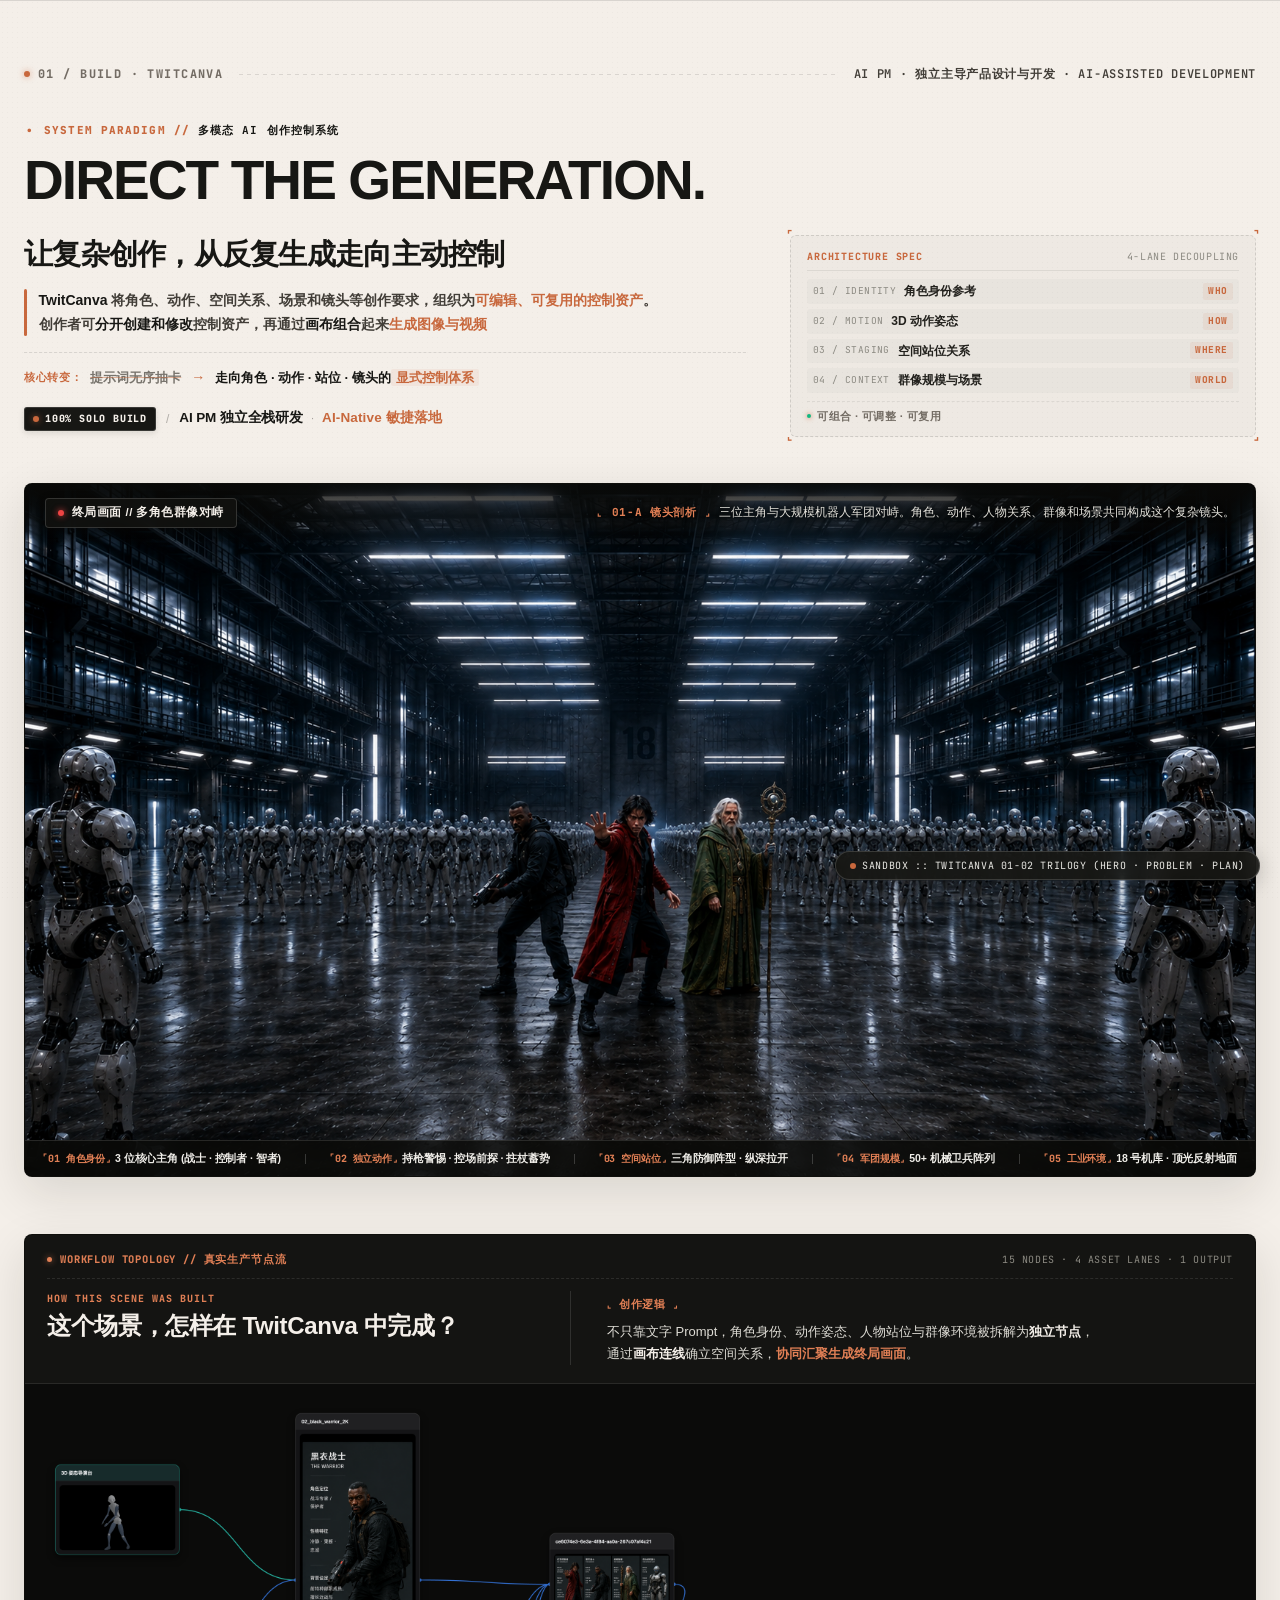
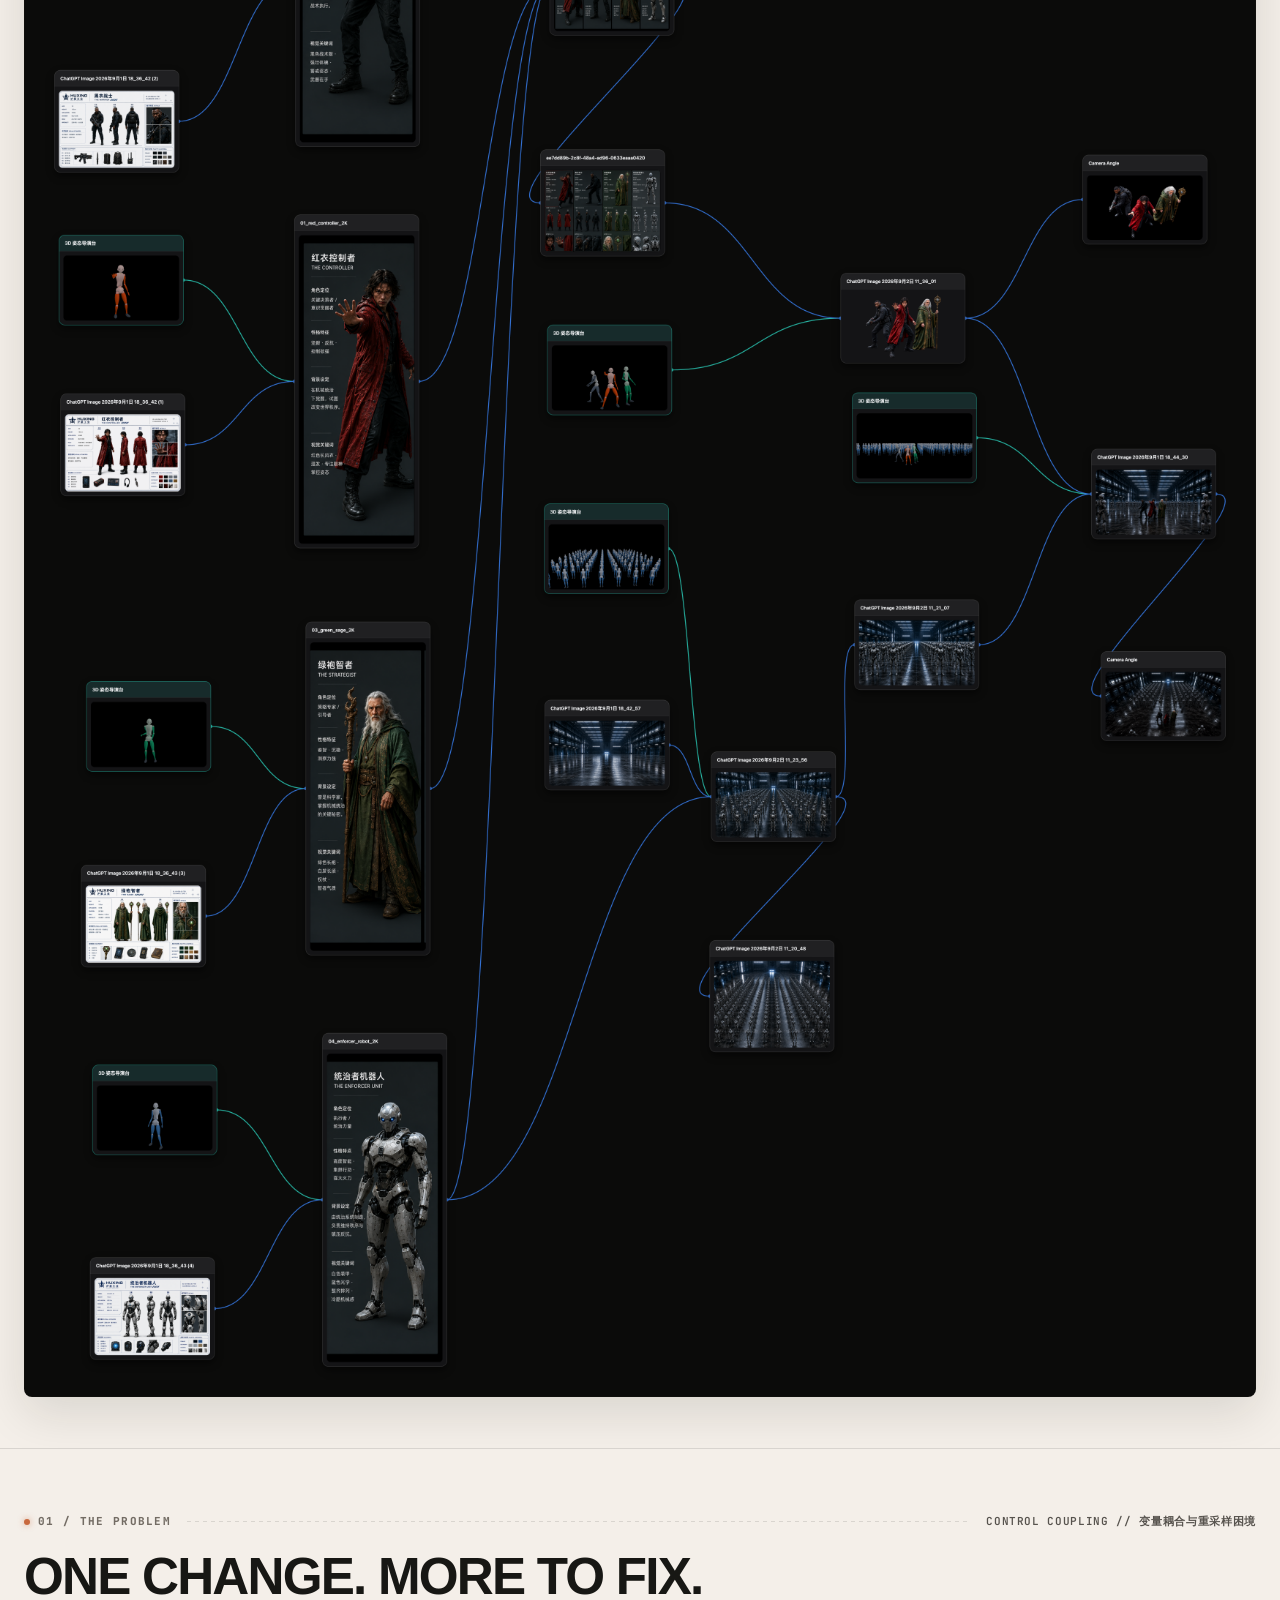
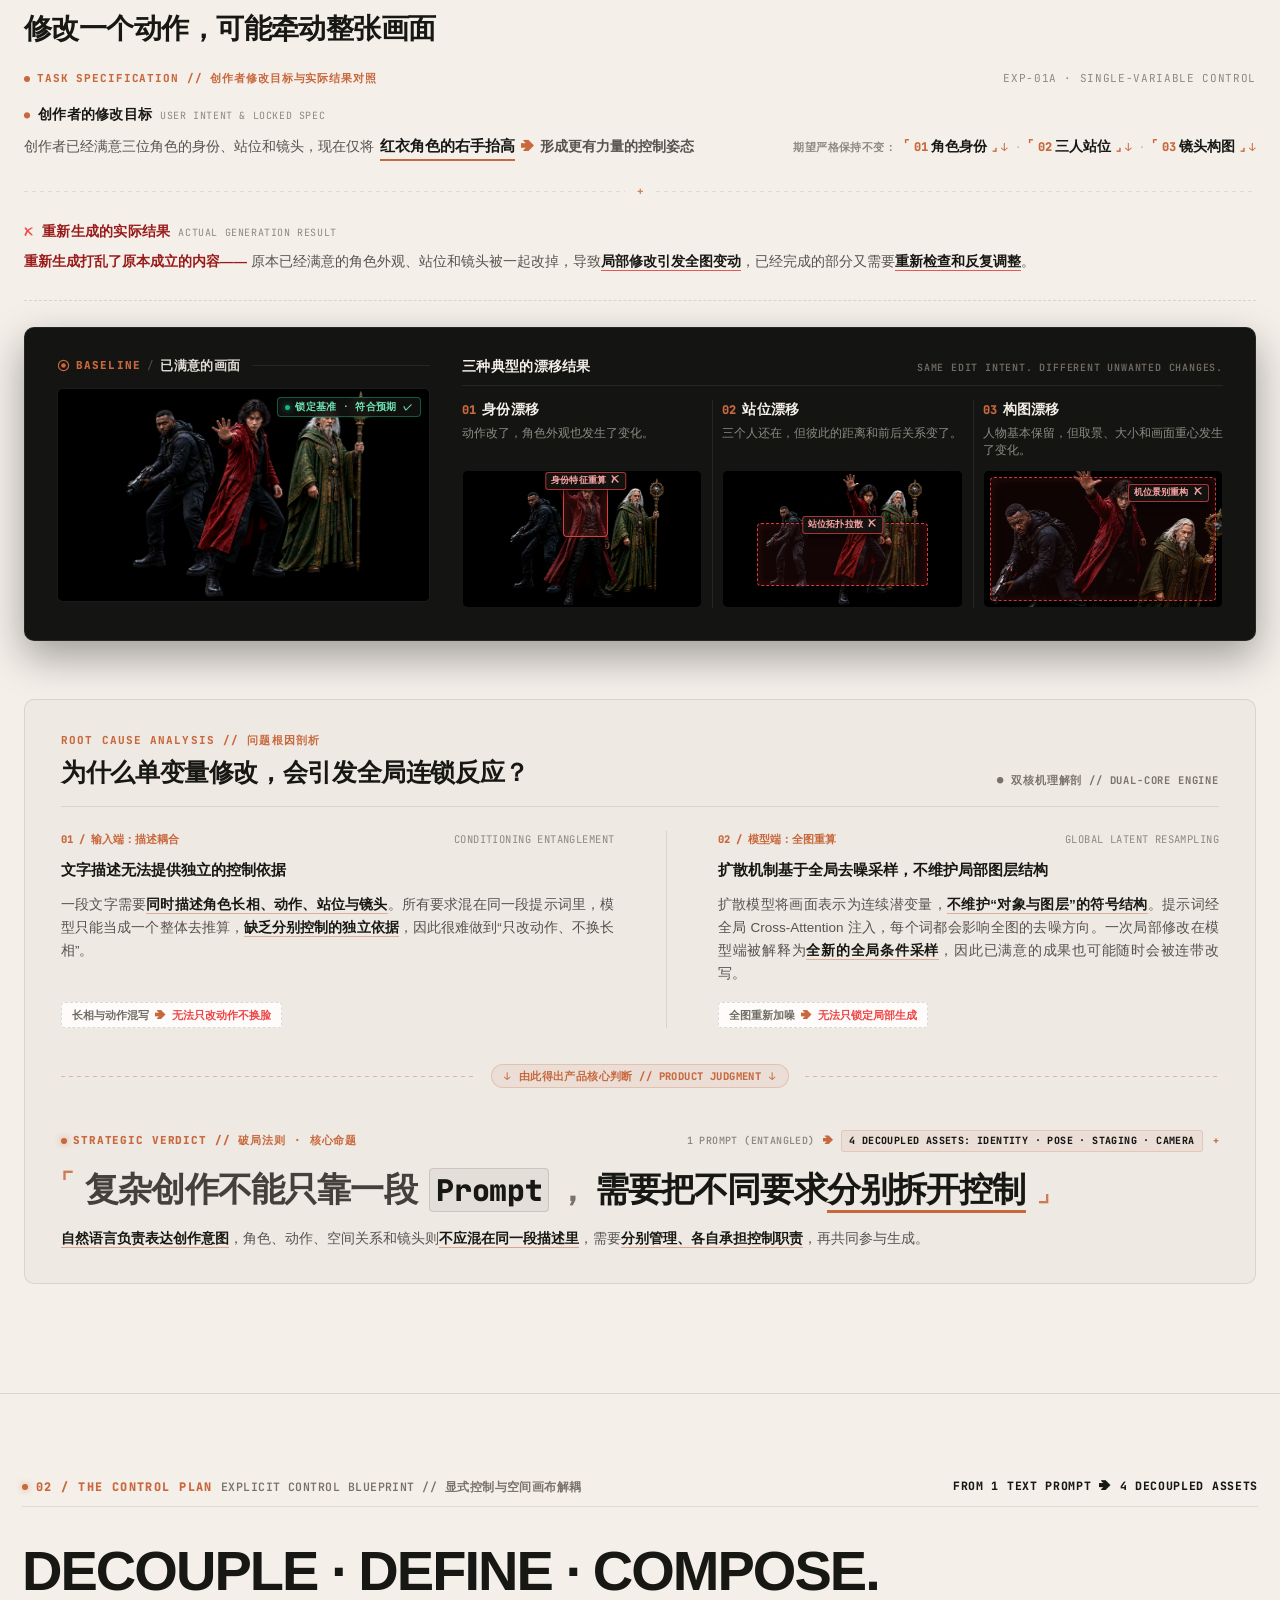
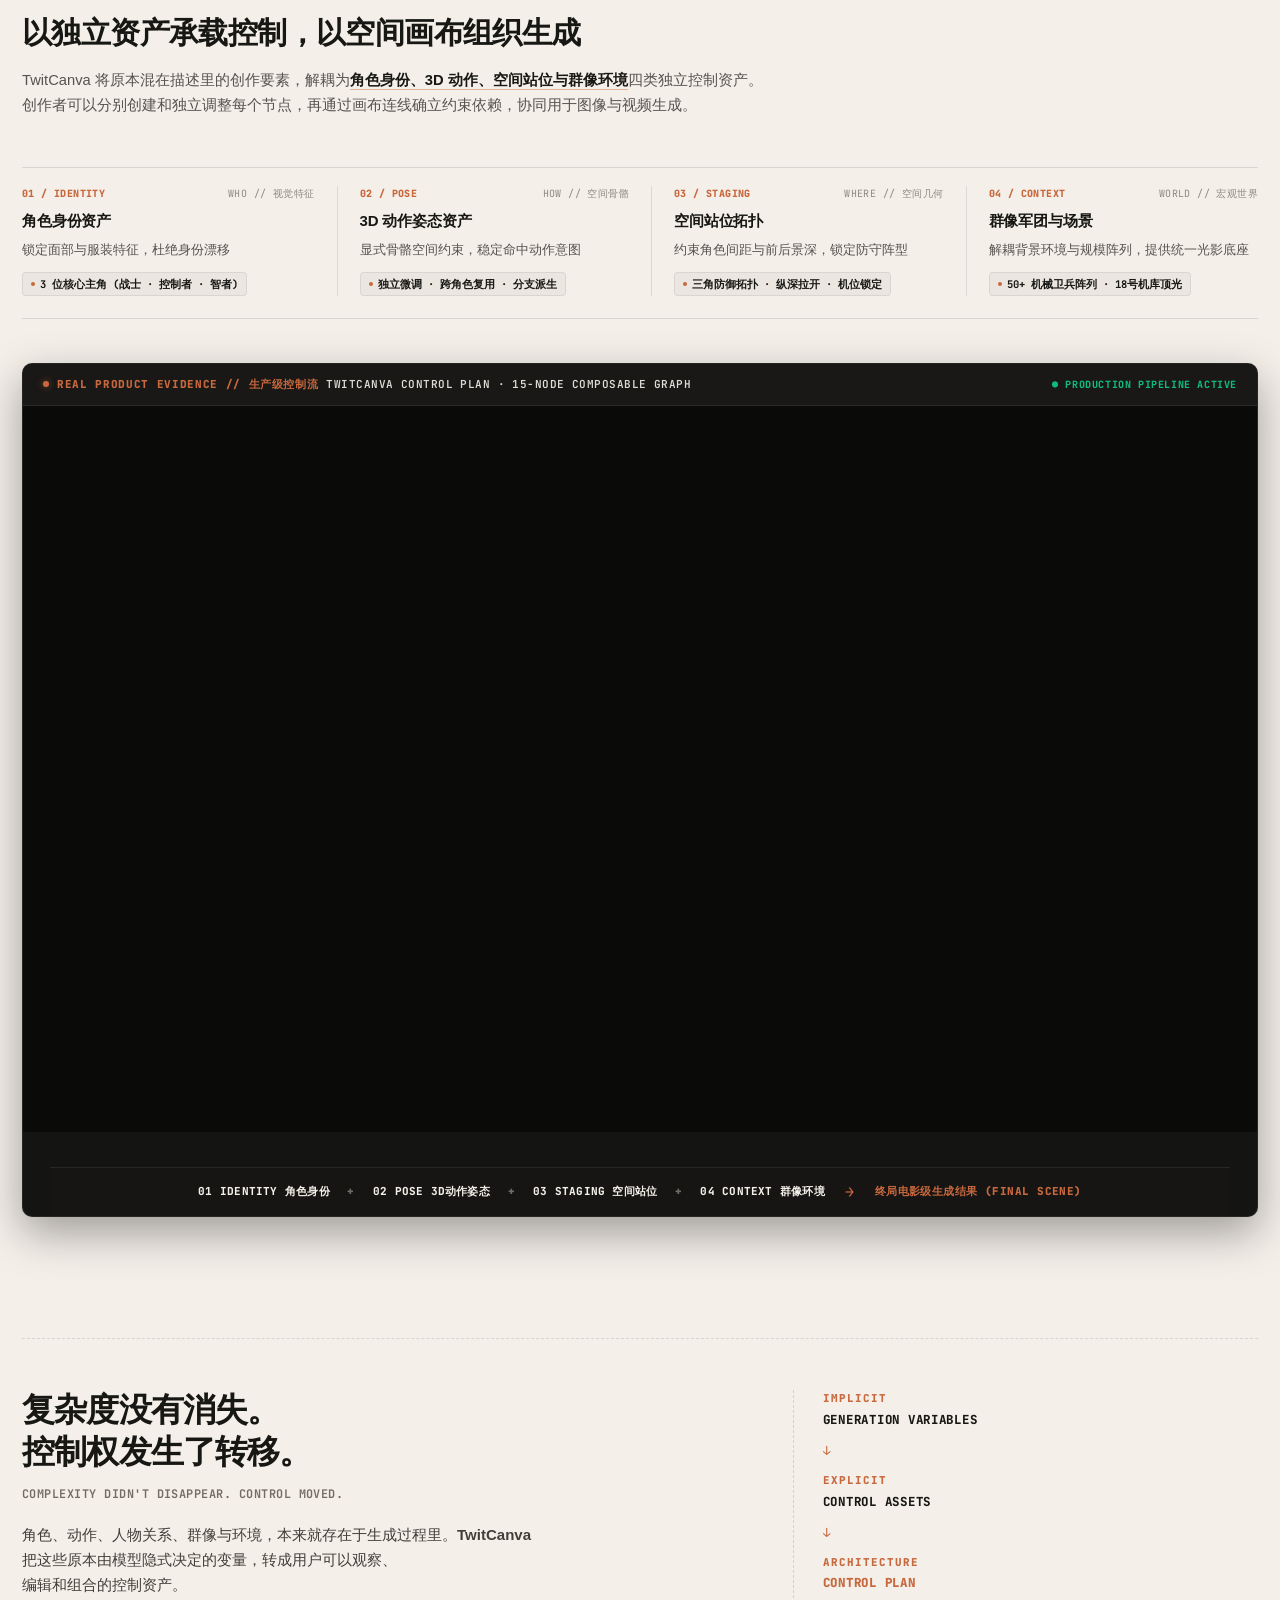
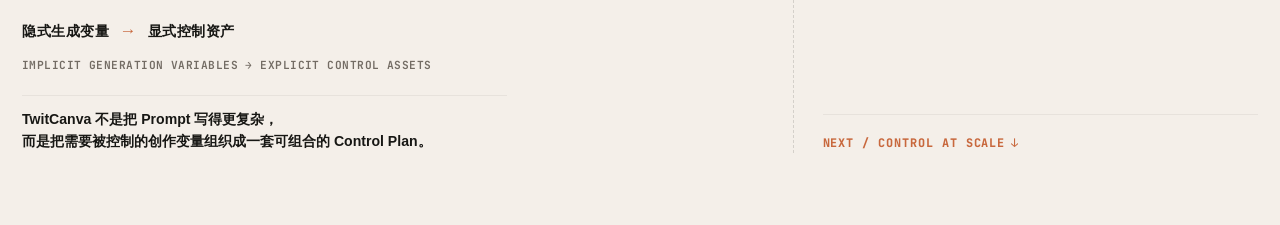
==== preview-01-02.html @ 0ec46e68 "feat(twitcanva-plan): restructure 02 plan with full-width banner, 4-lane decoupled asset strip, and " ====
<!DOCTYPE html>
<html lang="zh-CN">
<head>
  <meta charset="UTF-8">
  <meta name="viewport" content="width=device-width, initial-scale=1.0">
  <title>TwitCanva 01-02 Trilogy · Hero · Problem · Plan (Dedicated Sandbox)</title>
  <link rel="preconnect" href="https://fonts.googleapis.com">
  <link rel="preconnect" href="https://fonts.gstatic.com" crossorigin>
  <link href="https://fonts.googleapis.com/css2?family=Inter:wght@400;500;600;700;800;900&family=JetBrains+Mono:wght@400;500;600;700;800&family=Playfair+Display:ital,wght@0,600;0,700;0,800;1,700;1,800&display=swap" rel="stylesheet">
  <link rel="stylesheet" href="./styles.css">
  <link rel="stylesheet" href="./css/01-twitcanva-01-02-r2.css?v=20260909_init">
  <style>
    body {
      margin: 0;
      padding: 0;
      background: #f4efe9;
      font-family: -apple-system, BlinkMacSystemFont, "Segoe UI", Roboto, "PingFang SC", sans-serif;
    }
    .sandbox-floating-badge {
      position: fixed;
      bottom: 20px;
      right: 20px;
      background: rgba(23, 23, 20, 0.88);
      backdrop-filter: blur(8px);
      -webkit-backdrop-filter: blur(8px);
      color: #eae9e4;
      padding: 6px 14px;
      border-radius: 999px;
      border: 1px solid rgba(255, 255, 255, 0.15);
      font-family: var(--font-mono, monospace);
      font-size: 10px;
      letter-spacing: 0.06em;
      z-index: 99999;
      pointer-events: none;
      box-shadow: 0 4px 20px rgba(0, 0, 0, 0.2);
    }
    .sandbox-floating-badge .dot {
      display: inline-block;
      width: 6px;
      height: 6px;
      border-radius: 50%;
      background: #c8683d;
      margin-right: 6px;
    }
  </style>
</head>
<body>

  <!-- Standalone Sandbox Badge -->
  <div class="sandbox-floating-badge">
    <span class="dot"></span>SANDBOX :: TWITCANVA 01-02 TRILOGY (HERO · PROBLEM · PLAN)
  </div>

  <main>
    <section class="tc-h1-r1" id="twitcanva-h1-r1" aria-label="01 / BUILD · TwitCanva Hero">
      <div class="tc-h1-r1__container">

        <!-- 01. Meta Header (Engineering Ruler Bar) -->
        <header class="tc-h1-r1__header">
          <div class="tc-h1-r1__meta-left">
            <span class="pulse-dot"></span>
            <span>01 / BUILD · TWITCANVA</span>
          </div>
          <div class="tc-h1-r1__meta-ruler-line" aria-hidden="true"></div>
          <div class="tc-h1-r1__meta-right">
            <span>AI PM · 独立主导产品设计与开发 · AI-assisted Development</span>
          </div>
        </header>

        <!-- 02. Product Statement (Asymmetric 60:40 Editorial Grid with R5 Copy) -->
        <div class="tc-h1-r1__statement">
          <!-- Top Category Kicker -->
          <div class="tc-h1-r1__category">
            <span class="category-tag">SYSTEM PARADIGM //</span>
            <span class="category-text">多模态 AI 创作控制系统</span>
          </div>

          <!-- Single-line English Master Display -->
          <h1 class="tc-h1-r1__title">DIRECT THE GENERATION.</h1>

          <!-- Asymmetric 60:40 Body Grid -->
          <div class="tc-h1-r1__statement-grid">
            <!-- Left 64%: Core Headline & Main Narrative Paragraph -->
            <div class="tc-h1-r1__statement-left">
              <h2 class="tc-h1-r1__headline-zh">让复杂创作，从反复生成走向主动控制</h2>

              <div class="tc-h1-r1__lead-wrap">
                <span class="tc-h1-r1__lead-spine" aria-hidden="true"></span>
                <p class="tc-h1-r1__lead">
                  <strong class="tc-hl">TwitCanva</strong> 将角色、动作、空间关系、场景和镜头等创作要求，组织为<strong class="tc-hl tc-hl--orange">可编辑、可复用的控制资产</strong>。<br>创作者可<strong class="tc-hl">分开创建和修改</strong>控制资产，再通过<strong class="tc-hl">画布组合</strong>起来<strong class="tc-hl tc-hl--orange">生成图像与视频</strong>
                </p>
              </div>

              <!-- Pure Narrative Contrast Flow (No Box, Pure Text Stream) -->
              <div class="tc-h1-r1__contrast-flow" aria-label="核心转变对撞导轨">
                <span class="flow-prefix">核心转变：</span>
                <span class="flow-from">提示词无序抽卡</span>
                <span class="flow-arrow" aria-hidden="true">&rarr;</span>
                <span class="flow-to">走向<strong>角色 · 动作 · 站位 · 镜头</strong>的<span class="highlight-accent">显式控制体系</span></span>
              </div>

              <!-- De-boxed Pure Engineering Solo Credit Line (Zero Box Containers) -->
              <div class="tc-h1-r1__solo-line" aria-label="个人独立全栈研发凭证">
                <span class="solo-badge-tag"><span class="pulse-dot"></span> 100% SOLO BUILD</span>
                <span class="solo-sep" aria-hidden="true">/</span>
                <span class="solo-text">
                  <strong class="solo-role-hl">AI PM 独立全栈研发</strong>
                  <span class="solo-dot-sep">·</span>
                  <strong class="solo-paradigm-hl">AI-Native 敏捷落地</strong>
                </span>
              </div>
            </div>

            <!-- Right 36%: 4-Lane Decoupling Architectural Spec Rail -->
            <div class="tc-h1-r1__statement-right">
              <div class="tc-h1-r1__spec-rail-box">
                <span class="spec-corner spec-corner--tl">⌜</span>
                <span class="spec-corner spec-corner--tr">⌝</span>
                <span class="spec-corner spec-corner--bl">⌞</span>
                <span class="spec-corner spec-corner--br">⌟</span>
                <div class="spec-rail-header">
                  <span class="spec-badge">ARCHITECTURE SPEC</span>
                  <span class="spec-meta">4-LANE DECOUPLING</span>
                </div>
                <div class="spec-rail-list">
                  <div class="spec-rail-item">
                    <span class="item-code">01 / IDENTITY</span>
                    <span class="item-name">角色身份参考</span>
                    <span class="item-tag">WHO</span>
                  </div>
                  <div class="spec-rail-item">
                    <span class="item-code">02 / MOTION</span>
                    <span class="item-name">3D 动作姿态</span>
                    <span class="item-tag">HOW</span>
                  </div>
                  <div class="spec-rail-item">
                    <span class="item-code">03 / STAGING</span>
                    <span class="item-name">空间站位关系</span>
                    <span class="item-tag">WHERE</span>
                  </div>
                  <div class="spec-rail-item">
                    <span class="item-code">04 / CONTEXT</span>
                    <span class="item-name">群像规模与场景</span>
                    <span class="item-tag">WORLD</span>
                  </div>
                </div>
                <div class="spec-rail-footer">
                  <span class="telemetry-dot"></span>
                  <span>可组合 · 可调整 · 可复用</span>
                </div>
              </div>
            </div>
          </div>
        </div>

        <!-- 03. Final Scene Stage (Cinema Master Viewport - Integrated In-Canvas HUD) -->
        <div class="tc-h1-r1__result">
          <div class="tc-h1-r1__media-frame tc-h1-r1__media-frame--final">
            
            <!-- Top HUD Overlay (Scene Name & Lens Breakdown) -->
            <div class="tc-h1-r1__frame-top-hud">
              <div class="hud-badge">
                <span class="rec-dot"></span>
                <span class="hud-title">终局画面 // 多角色群像对峙</span>
              </div>
              <div class="hud-caption">
                <span class="caption-tag">⌞ 01-A 镜头剖析 ⌟</span>
                <span class="caption-text">三位主角与大规模机器人军团对峙。角色、动作、人物关系、群像和场景共同构成这个复杂镜头。</span>
              </div>
            </div>

            <!-- 16:9 Cinema Image -->
            <img class="tc-h1-r1__img--final" src="assets/images/twitcanva/twitcanva-h1-final-scene.png" alt="多角色群像对峙：三位核心角色 VS 机械军团" loading="eager" decoding="async">

            <!-- Bottom Dock Overlay (5-Dimension Scene Decoder) -->
            <div class="tc-h1-r1__frame-bottom-dock" aria-label="场景 5 维要素微解构">
              <div class="dock-item">
                <span class="dock-bracket">⌜01 角色身份⌟</span>
                <span class="dock-val">3 位核心主角 (战士 · 控制者 · 智者)</span>
              </div>
              <span class="dock-divider" aria-hidden="true"></span>
              <div class="dock-item">
                <span class="dock-bracket">⌜02 独立动作⌟</span>
                <span class="dock-val">持枪警惕 · 控场前探 · 拄杖蓄势</span>
              </div>
              <span class="dock-divider" aria-hidden="true"></span>
              <div class="dock-item">
                <span class="dock-bracket">⌜03 空间站位⌟</span>
                <span class="dock-val">三角防御阵型 · 纵深拉开</span>
              </div>
              <span class="dock-divider" aria-hidden="true"></span>
              <div class="dock-item">
                <span class="dock-bracket">⌜04 军团规模⌟</span>
                <span class="dock-val">50+ 机械卫兵阵列</span>
              </div>
              <span class="dock-divider" aria-hidden="true"></span>
              <div class="dock-item">
                <span class="dock-bracket">⌜05 工业环境⌟</span>
                <span class="dock-val">18 号机库 · 顶光反射地面</span>
              </div>
            </div>

          </div>
        </div>

        <!-- 04. Real Workflow Workbench (Option 1: Unified Workbench Housing) -->
        <div class="tc-h1-r1__control">
          
          <!-- Unified Workbench Window Housing (Solid Dark Header + Full Canvas Lower Bed) -->
          <div class="tc-h1-r1__workbench-window">
            
            <!-- Upper Control Bay (Solid Dark Header, Physically Attached to Canvas) -->
            <div class="workbench-control-bay">
              <div class="console-status-bar">
                <div class="status-left">
                  <span class="hud-pulse-dot"></span>
                  <span class="hud-badge-text">WORKFLOW TOPOLOGY // 真实生产节点流</span>
                </div>
                <div class="status-right">
                  <span class="hud-spec-tag">15 NODES · 4 ASSET LANES · 1 OUTPUT</span>
                </div>
              </div>

              <div class="console-main-grid">
                <!-- Left Title Block -->
                <div class="console-title-col">
                  <span class="console-kicker">HOW THIS SCENE WAS BUILT</span>
                  <h3 class="console-title">这个场景，怎样在 TwitCanva 中完成？</h3>
                </div>

                <!-- Center Divider -->
                <div class="console-divider" aria-hidden="true"></div>

                <!-- Right Narrative Block -->
                <div class="console-narrative-col">
                  <div class="narrative-tag">
                    <span class="bracket">⌞ 创作逻辑 ⌟</span>
                  </div>
                  <p class="console-desc">
                    不只靠文字 Prompt，角色身份、动作姿态、人物站位与群像环境被拆解为<strong class="desc-hl">独立节点</strong>，通过<strong class="desc-hl">画布连线</strong>确立空间关系，<span class="desc-accent">协同汇聚生成终局画面</span>。
                  </p>
                </div>
              </div>
            </div>

            <!-- Lower Canvas Bed (Full Natural Height, Zero Obstruction) -->
            <div class="workbench-canvas-bed">
              <img class="tc-h1-r1__img--canvas" src="assets/images/twitcanva/twitcanva-h1-control-canvas.png" alt="TwitCanva H1 控制画布工作流拓扑" loading="eager" decoding="async">
            </div>

          </div>
        </div>



      </div><!-- /.tc-h1-r1__container -->
    </section>

    <!-- ================================================================= -->
    <!-- 01 / THE PROBLEM — SCHEME 1 NEW PROPOSAL (Narrative & Mechanism)  -->
    <!-- ================================================================= -->
    <section class="tc-problem-r2" id="twitcanva-problem" aria-label="01 / THE PROBLEM · Control Coupling">
      <span id="twitcanva-problem-new" style="position:absolute; top:0; pointer-events:none;" aria-hidden="true"></span>
      <div class="tc-problem-r2__container">

        <!-- 01. Meta Header & Scheme Tag -->
        <header class="tc-problem-r2__header">
          <div class="tc-problem-r2__meta-left">
            <span class="pulse-dot"></span>
            <span>01 / THE PROBLEM</span>
          </div>
          <div class="tc-problem-r2__meta-ruler-line" aria-hidden="true"></div>
          <div class="tc-problem-r2__meta-right">
            <span>CONTROL COUPLING // 变量耦合与重采样困境</span>
          </div>
        </header>

        <!-- 02. Statement Block -->
        <div class="tc-problem-r2__statement">
          <h1 class="tc-problem-r2__title">ONE CHANGE. MORE TO FIX.</h1>
          <h2 class="tc-problem-r2__headline-zh">修改一个动作，可能牵动整张画面</h2>
        </div>

        <!-- 03. Dual-Track Specification Stream (双轨测绘对撞标尺 · 100% 去方块化) -->
        <div class="tc-problem-r2__dual-track-spec">
          
          <!-- Top Meta Row -->
          <div class="tc-problem-r2__track-meta-row">
            <div class="track-meta-badge">
              <span class="track-dot"></span>
              <span class="track-kicker">TASK SPECIFICATION // 创作者修改目标与实际结果对照</span>
            </div>
            <span class="track-spec-code">EXP-01A · SINGLE-VARIABLE CONTROL</span>
          </div>

          <!-- Rail 1: User Intent & Locked Baseline (创作者精密目标轨) -->
          <div class="tc-problem-r2__spec-rail tc-problem-r2__spec-rail--intent">
            <div class="rail-axis-tag">
              <span class="axis-icon">●</span>
              <strong class="axis-title">创作者的修改目标</strong>
              <span class="axis-sub">USER INTENT & LOCKED SPEC</span>
            </div>

            <div class="rail-statement-row">
              <div class="rail-intent-phrase">
                <span class="phrase-prefix">创作者已经满意三位角色的身份、站位和镜头，现在仅将</span>
                <strong class="phrase-target">红衣角色的右手抬高</strong>
                <span class="phrase-arrow">➔</span>
                <span class="phrase-goal">形成更有力量的控制姿态</span>
              </div>

              <div class="rail-locked-cluster">
                <span class="locked-kicker">期望严格保持不变：</span>
                <div class="locked-triad-stream">
                  <div class="locked-token-item">
                    <span class="token-bracket">⌜</span>
                    <span class="token-idx">01</span>
                    <strong class="token-name">角色身份</strong>
                    <span class="token-bracket">⌟</span>
                    <span class="token-trace-arrow" aria-hidden="true">↓</span>
                  </div>
                  <span class="token-sep">·</span>
                  <div class="locked-token-item">
                    <span class="token-bracket">⌜</span>
                    <span class="token-idx">02</span>
                    <strong class="token-name">三人站位</strong>
                    <span class="token-bracket">⌟</span>
                    <span class="token-trace-arrow" aria-hidden="true">↓</span>
                  </div>
                  <span class="token-sep">·</span>
                  <div class="locked-token-item">
                    <span class="token-bracket">⌜</span>
                    <span class="token-idx">03</span>
                    <strong class="token-name">镜头构图</strong>
                    <span class="token-bracket">⌟</span>
                    <span class="token-trace-arrow" aria-hidden="true">↓</span>
                  </div>
                </div>
              </div>
            </div>
          </div>

          <!-- Dividing Telemetry Hairline with Crosshairs -->
          <div class="tc-problem-r2__rail-divider" aria-hidden="true">
            <span class="divider-hairline"></span>
            <span class="divider-crosshair">+</span>
            <span class="divider-hairline"></span>
          </div>

          <!-- Rail 2: Actual Generation Result (重新生成的实际结果轨) -->
          <div class="tc-problem-r2__spec-rail tc-problem-r2__spec-rail--reality">
            <div class="rail-axis-tag rail-axis-tag--alert">
              <span class="axis-icon axis-icon--alert">✗</span>
              <strong class="axis-title">重新生成的实际结果</strong>
              <span class="axis-sub">ACTUAL GENERATION RESULT</span>
            </div>

            <div class="rail-reality-phrase">
              <span class="reality-lead">重新生成打乱了原本成立的内容——</span>
              <span class="reality-body">原本已经满意的角色外观、站位和镜头被一起改掉，导致<strong class="reality-highlight">局部修改引发全图变动</strong>，已经完成的部分又需要<strong class="reality-highlight">重新检查和反复调整</strong>。</span>
            </div>
          </div>

        </div>

        <!-- 04. Forensic Comparator Stage ("左 1 右 3" 暗室对照监视台) -->
        <div class="tc-problem-r2__stage-console">
          
          <!-- Left Column: Baseline (~33%) -->
          <div class="tc-problem-r2__baseline-panel">
            <div class="baseline-panel-head">
              <div class="baseline-panel-badge">
                <span class="baseline-target-dot" aria-hidden="true">
                  <svg width="13" height="13" viewBox="0 0 14 14" fill="none">
                    <circle cx="7" cy="7" r="5.5" stroke="#c8683d" stroke-width="1.3"/>
                    <circle cx="7" cy="7" r="2.5" fill="#c8683d"/>
                  </svg>
                </span>
                <span class="baseline-tag-en">BASELINE</span>
                <span class="baseline-tag-sep">/</span>
                <span class="baseline-tag-zh">已满意的画面</span>
              </div>
              <div class="baseline-head-hairline" aria-hidden="true"></div>
            </div>

            <div class="baseline-media-frame">
              <img src="assets/images/twitcanva/twitcanva-p1-baseline-thumb.png" alt="基准参照组：三人原始正确状态" loading="eager" decoding="async">
              <div class="baseline-status-badge">
                <span class="status-dot"></span>
                <span>锁定基准 · 符合预期 ✓</span>
              </div>
            </div>


          </div>

          <!-- Right Column: 3 Drift Failure Modes (~67%) -->
          <div class="tc-problem-r2__drifts-panel">
            <div class="drifts-panel-head">
              <h3 class="drifts-panel-title">三种典型的漂移结果</h3>
              <span class="drifts-panel-telemetry">SAME EDIT INTENT. DIFFERENT UNWANTED CHANGES.</span>
            </div>

            <div class="drifts-triad-grid">
              <!-- Drift 01: Character -->
              <div class="drift-channel-card">
                <div class="drift-channel-header">
                  <div class="drift-channel-title-row">
                    <span class="drift-channel-num">01</span>
                    <strong class="drift-channel-name">身份漂移</strong>
                  </div>
                  <p class="drift-channel-desc">动作改了，角色外观也发生了变化。</p>
                </div>
                <div class="drift-channel-media">
                  <img src="assets/images/twitcanva/twitcanva-p1-reroll-01-character-thumb.png" alt="Reroll 01: 角色身份漂移" loading="eager" decoding="async">
                  <!-- Forensic Error Box -->
                  <div class="drift-reticle-box drift-reticle-box--character">
                    <span class="drift-reticle-pill">身份特征重算 ✗</span>
                  </div>
                </div>
              </div>

              <!-- Drift 02: Relation -->
              <div class="drift-channel-card">
                <div class="drift-channel-header">
                  <div class="drift-channel-title-row">
                    <span class="drift-channel-num">02</span>
                    <strong class="drift-channel-name">站位漂移</strong>
                  </div>
                  <p class="drift-channel-desc">三个人还在，但彼此的距离和前后关系变了。</p>
                </div>
                <div class="drift-channel-media">
                  <img src="assets/images/twitcanva/twitcanva-p1-reroll-02-relation-thumb.png" alt="Reroll 02: 空间站位漂移" loading="eager" decoding="async">
                  <!-- Forensic Error Box -->
                  <div class="drift-reticle-box drift-reticle-box--relation">
                    <span class="drift-reticle-pill">站位拓扑拉散 ✗</span>
                  </div>
                </div>
              </div>

              <!-- Drift 03: Composition -->
              <div class="drift-channel-card">
                <div class="drift-channel-header">
                  <div class="drift-channel-title-row">
                    <span class="drift-channel-num">03</span>
                    <strong class="drift-channel-name">构图漂移</strong>
                  </div>
                  <p class="drift-channel-desc">人物基本保留，但取景、大小和画面重心发生了变化。</p>
                </div>
                <div class="drift-channel-media">
                  <img src="assets/images/twitcanva/twitcanva-p1-reroll-03-composition-thumb.png" alt="Reroll 03: 镜头构图漂移" loading="eager" decoding="async">
                  <!-- Forensic Error Box -->
                  <div class="drift-reticle-box drift-reticle-box--composition">
                    <span class="drift-reticle-pill">机位景别重构 ✗</span>
                  </div>
                </div>
              </div>
            </div>
          </div>

        </div>

        <!-- 05 & 06. Unified Diagnosis & Product Judgment Foundation (根因诊断与产品决断一体化底座) -->
        <div class="tc-problem-r2__insight-foundation">
          
          <!-- Upper Deck: Dual-Core Root Cause Diagnosis -->
          <div class="foundation-diagnosis">
            <div class="diagnosis-header">
              <div class="diagnosis-header-left">
                <span class="foundation-kicker">ROOT CAUSE ANALYSIS // 问题根因剖析</span>
                <h3 class="diagnosis-title">为什么单变量修改，会引发全局连锁反应？</h3>
              </div>
              <div class="diagnosis-telemetry">
                <span class="telemetry-pill">● 双核机理解剖 // DUAL-CORE ENGINE</span>
              </div>
            </div>

            <div class="diagnosis-grid">
              <!-- 01 Input Conditioning Entanglement -->
              <div class="diagnosis-column">
                <div class="diagnosis-col-top">
                  <span class="col-num">01 / 输入端：描述耦合</span>
                  <span class="col-tech">CONDITIONING ENTANGLEMENT</span>
                </div>
                <h4 class="col-title">文字描述无法提供独立的控制依据</h4>
                <p class="col-body">
                  一段文字需要<strong>同时描述角色长相、动作、站位与镜头</strong>。所有要求混在同一段提示词里，模型只能当成一个整体去推算，<strong>缺乏分别控制的独立依据</strong>，因此很难做到“只改动作、不换长相”。
                </p>
                <div class="col-formula">
                  <span class="formula-in">长相与动作混写</span>
                  <span class="formula-arrow">➔</span>
                  <span class="formula-out formula-out--err">无法只改动作不换脸</span>
                </div>
              </div>

              <!-- 02 Model Global Latent Resampling -->
              <div class="diagnosis-column">
                <div class="diagnosis-col-top">
                  <span class="col-num">02 / 模型端：全图重算</span>
                  <span class="col-tech">GLOBAL LATENT RESAMPLING</span>
                </div>
                <h4 class="col-title">扩散机制基于全局去噪采样，不维护局部图层结构</h4>
                <p class="col-body">
                  扩散模型将画面表示为连续潜变量，<strong>不维护“对象与图层”的符号结构</strong>。提示词经全局 Cross-Attention 注入，每个词都会影响全图的去噪方向。一次局部修改在模型端被解释为<strong>全新的全局条件采样</strong>，因此已满意的成果也可能随时会被连带改写。
                </p>
                <div class="col-formula">
                  <span class="formula-in">全图重新加噪</span>
                  <span class="formula-arrow">➔</span>
                  <span class="formula-out formula-out--err">无法只锁定局部生成</span>
                </div>
              </div>
            </div>
          </div>

          <!-- Pivot Bridge: Causal Deduction Line (因果演进推导桥梁) -->
          <div class="foundation-pivot-bridge" aria-hidden="true">
            <span class="pivot-hairline"></span>
            <div class="pivot-badge">
              <span class="pivot-arrow">↓</span>
              <span class="pivot-text">由此得出产品核心判断 // PRODUCT JUDGMENT</span>
              <span class="pivot-arrow">↓</span>
            </div>
            <span class="pivot-hairline"></span>
          </div>

          <!-- Lower Deck: Product Judgment & Strategic Verdict (战略定论思想纪念碑) -->
          <div class="foundation-verdict-deck">
            <div class="verdict-main-copy">
              
              <!-- Meta Header & Topology Telemetry Row -->
              <div class="verdict-kicker-row">
                <div class="verdict-kicker-left">
                  <span class="verdict-dot"></span>
                  <span class="verdict-kicker">STRATEGIC VERDICT // 破局法则 · 核心命题</span>
                </div>
                <div class="verdict-topology-spec">
                  <span class="topo-chip">1 PROMPT (ENTANGLED)</span>
                  <span class="topo-arrow">➔</span>
                  <span class="topo-chip topo-chip--accent">4 DECOUPLED ASSETS: IDENTITY · POSE · STAGING · CAMERA</span>
                  <span class="topo-crosshair" aria-hidden="true">+</span>
                </div>
              </div>

              <!-- Monument Headline with Semantic Contrast and Architectural Brackets -->
              <div class="verdict-monument-wrap">
                <h3 class="verdict-headline verdict-headline--monument">
                  <span class="bracket-lead" aria-hidden="true">⌜</span>
                  <span class="verdict-phrase-premise">复杂创作不能只靠一段 <code class="mono-code">Prompt</code></span><span class="verdict-comma">，</span><span class="verdict-phrase-thesis">需要把不同要求<strong class="thesis-action-target">分别拆开控制</strong></span>
                  <span class="bracket-tail" aria-hidden="true">⌟</span>
                </h3>
              </div>

              <!-- Supporting Monolithic Thesis Line -->
              <p class="verdict-lead">
                <strong>自然语言负责表达创作意图</strong>，角色、动作、空间关系和镜头则<strong>不应混在同一段描述里</strong>，需要<strong>分别管理、各自承担控制职责</strong>，再共同参与生成。
              </p>
            </div>
          </div>

        </div>

      </div><!-- /.tc-problem-r2__container -->
    </section>

    <!-- 02 / THE CONTROL PLAN — TWITCANVA DESIGN R1.1 (Compact System Blueprint) -->
    <section class="tc-plan-r1" id="twitcanva-control-plan-r1" aria-label="02 / THE CONTROL PLAN · Decompose Before Generate">
      <div class="tc-plan-r1__container">
        <!-- BEAT A: FULL-WIDTH STATEMENT & SPEC BANNER -->
        <div class="tc-plan-r1__banner">
          <header class="tc-plan-r1__meta-header">
            <div class="tc-plan-r1__meta-left">
              <span class="tc-plan-r1__pulse-dot"></span>
              <span class="tc-plan-r1__meta-eyebrow">02 / THE CONTROL PLAN</span>
              <span class="tc-plan-r1__meta-sub">EXPLICIT CONTROL BLUEPRINT // 显式控制与空间画布解耦</span>
            </div>
            <div class="tc-plan-r1__meta-right">
              <span>FROM 1 TEXT PROMPT ➔ 4 DECOUPLED ASSETS</span>
            </div>
          </header>

          <div class="tc-plan-r1__statement-deck">
            <h1 class="tc-plan-r1__title">
              <span>DECOUPLE · DEFINE · COMPOSE.</span>
            </h1>
            <h2 class="tc-plan-r1__headline-zh">以独立资产承载控制，以空间画布组织生成</h2>
            <p class="tc-plan-r1__lead">
              TwitCanva 将原本混在描述里的创作要素，解耦为<strong>角色身份、3D 动作、空间站位与群像环境</strong>四类独立控制资产。创作者可以分别创建和独立调整每个节点，再通过画布连线确立约束依赖，协同用于图像与视频生成。
            </p>
          </div>
        </div>

        <!-- BEAT B: 4-LANE DECOUPLED ASSET SPEC (四维解耦控制资产导轨) -->
        <div class="tc-plan-r1__asset-grid" aria-label="四维控制资产图谱">
          
          <!-- Column 01: Identity -->
          <div class="tc-plan-r1__asset-card">
            <div class="asset-card-head">
              <span class="asset-num">01 / IDENTITY</span>
              <span class="asset-role">WHO // 视觉特征</span>
            </div>
            <h3 class="asset-title">角色身份资产</h3>
            <p class="asset-core">锁定面部与服装特征，杜绝身份漂移</p>
            <div class="asset-spec-tag">
              <span class="tag-dot"></span>
              <span>3 位核心主角 (战士 · 控制者 · 智者)</span>
            </div>
          </div>

          <!-- Column 02: Pose -->
          <div class="tc-plan-r1__asset-card">
            <div class="asset-card-head">
              <span class="asset-num">02 / POSE</span>
              <span class="asset-role">HOW // 空间骨骼</span>
            </div>
            <h3 class="asset-title">3D 动作姿态资产</h3>
            <p class="asset-core">显式骨骼空间约束，稳定命中动作意图</p>
            <div class="asset-spec-tag">
              <span class="tag-dot"></span>
              <span>独立微调 · 跨角色复用 · 分支派生</span>
            </div>
          </div>

          <!-- Column 03: Staging -->
          <div class="tc-plan-r1__asset-card">
            <div class="asset-card-head">
              <span class="asset-num">03 / STAGING</span>
              <span class="asset-role">WHERE // 空间几何</span>
            </div>
            <h3 class="asset-title">空间站位拓扑</h3>
            <p class="asset-core">约束角色间距与前后景深，锁定防守阵型</p>
            <div class="asset-spec-tag">
              <span class="tag-dot"></span>
              <span>三角防御拓扑 · 纵深拉开 · 机位锁定</span>
            </div>
          </div>

          <!-- Column 04: Context -->
          <div class="tc-plan-r1__asset-card">
            <div class="asset-card-head">
              <span class="asset-num">04 / CONTEXT</span>
              <span class="asset-role">WORLD // 宏观世界</span>
            </div>
            <h3 class="asset-title">群像军团与场景</h3>
            <p class="asset-core">解耦背景环境与规模阵列，提供统一光影底座</p>
            <div class="asset-spec-tag">
              <span class="tag-dot"></span>
              <span>50+ 机械卫兵阵列 · 18号机库顶光</span>
            </div>
          </div>

        </div>

        <!-- BEAT C: REAL CONTROL PLAN CANVAS (1240px 真实生产节点流工作台) -->
        <div class="tc-plan-r1__canvas-workbench">
          <div class="workbench-bar">
            <div class="workbench-bar-left">
              <span class="workbench-dot"></span>
              <span class="workbench-kicker">REAL PRODUCT EVIDENCE // 生产级控制流</span>
              <span class="workbench-title">TWITCANVA CONTROL PLAN · 15-NODE COMPOSABLE GRAPH</span>
            </div>
            <div class="workbench-bar-right">
              <span class="workbench-status">● PRODUCTION PIPELINE ACTIVE</span>
            </div>
          </div>

          <div class="workbench-stage">
            <img class="tc-plan-r1__img-canvas" src="assets/images/twitcanva/twitcanva-p2-control-plan-canvas.png" alt="TwitCanva 02 Control Plan 真实控制画布蓝图" loading="eager" decoding="async">
          </div>

          <!-- System Formula Rail (Single Top Hairline, Pure Notation) -->
          <div class="tc-plan-r1__formula-rail" aria-label="四维生成系统公式">
            <span class="tc-plan-r1__formula-item">01 IDENTITY 角色身份</span>
            <span class="tc-plan-r1__formula-op">+</span>
            <span class="tc-plan-r1__formula-item">02 POSE 3D动作姿态</span>
            <span class="tc-plan-r1__formula-op">+</span>
            <span class="tc-plan-r1__formula-item">03 STAGING 空间站位</span>
            <span class="tc-plan-r1__formula-op">+</span>
            <span class="tc-plan-r1__formula-item">04 CONTEXT 群像环境</span>
            <span class="tc-plan-r1__formula-arrow" aria-hidden="true">&rarr;</span>
            <span class="tc-plan-r1__formula-dest">终局电影级生成结果 (FINAL SCENE)</span>
          </div>
        </div>

        <!-- BEAT D: PRODUCT JUDGMENT (ASYMMETRIC SPLIT: LEFT 62% + RIGHT 38%) -->
        <div class="tc-plan-r1__judgment-grid">
          <!-- Left 62%: Thesis & Definition -->
          <div class="tc-plan-r1__judgment-left">
            <h2 class="tc-plan-r1__judgment-headline">
              <span>复杂度没有消失。</span>
              <span>控制权发生了转移。</span>
            </h2>
            <div class="tc-plan-r1__judgment-sub-en">COMPLEXITY DIDN'T DISAPPEAR. CONTROL MOVED.</div>
            
            <p class="tc-plan-r1__judgment-lead">
              角色、动作、人物关系、群像与环境，本来就存在于生成过程里。TwitCanva 把这些原本由模型隐式决定的变量，转成用户可以观察、编辑和组合的控制资产。
            </p>

            <div class="tc-plan-r1__thesis-flow">
              <span>隐式生成变量</span>
              <span class="tc-plan-r1__thesis-arrow" aria-hidden="true">&rarr;</span>
              <span>显式控制资产</span>
            </div>
            <div class="tc-plan-r1__thesis-sub-en">IMPLICIT GENERATION VARIABLES &rarr; EXPLICIT CONTROL ASSETS</div>

            <div class="tc-plan-r1__definition-note">
              TwitCanva 不是把 Prompt 写得更复杂，而是把需要被控制的创作变量组织成一套可组合的 Control Plan。
            </div>
          </div>

          <!-- Right 38%: Vertical Concept Ladder -->
          <div class="tc-plan-r1__judgment-right">
            <div class="tc-plan-r1__ladder" aria-label="概念升维进阶链">
              <div class="tc-plan-r1__ladder-node">
                <span class="tc-plan-r1__ladder-kicker">IMPLICIT</span>
                <span class="tc-plan-r1__ladder-title">GENERATION VARIABLES</span>
              </div>
              
              <div class="tc-plan-r1__ladder-arrow" aria-hidden="true">&darr;</div>

              <div class="tc-plan-r1__ladder-node">
                <span class="tc-plan-r1__ladder-kicker">EXPLICIT</span>
                <span class="tc-plan-r1__ladder-title">CONTROL ASSETS</span>
              </div>

              <div class="tc-plan-r1__ladder-arrow" aria-hidden="true">&darr;</div>

              <div class="tc-plan-r1__ladder-node tc-plan-r1__ladder-node--target">
                <span class="tc-plan-r1__ladder-kicker">ARCHITECTURE</span>
                <span class="tc-plan-r1__ladder-title">CONTROL PLAN</span>
              </div>
            </div>

            <div class="tc-plan-r1__transition-wrap">
              <a href="#ui-skill-lab" class="tc-plan-r1__transition">
                <span>NEXT / CONTROL AT SCALE</span>
                <span aria-hidden="true">&darr;</span>
              </a>
            </div>
          </div>
        </div>
      </div>
    </section>

  </main>

</body>
</html>
---- styles.css ----
/* ==========================================================================
   AI PRODUCT PORTFOLIO — MODULAR MASTER STYLESHEET
   Architecture: Physically Isolated Sub-modules
   ========================================================================== */

@import "./css/00-global.css";
@import "./css/01-twitcanva.css";
@import "./css/01-twitcanva-h1-r1.css";
@import "./css/01-twitcanva-problem-r1.css";
@import "./css/01-twitcanva-control-plan-r1.css";
@import "./css/01-twitcanva-crowd-r2.css";
@import "./css/01-twitcanva-pose-r1.css";
@import "./css/01-twitcanva-system-r1.css?v=20260908_swiss_master";
@import "./css/01-twitcanva-thesis-r1.css";
@import "./css/02-hermes.css";
@import "./css/03-ui-skill-lab.css";
@import "./css/04-guangfan.css";
@import "./css/05-footer.css";
---- css/01-twitcanva-01-02-r2.css ----
/* ==========================================================================
   TWITCANVA 01-02 COGNITIVE TRILOGY SANDBOX STYLESHEET (R2)
   Covers: 01 HERO (h1-r1) · 01 PROBLEM (problem-r1) · 02 PLAN (control-plan-r1)
   Physical Isolation: preview-01-02.html ONLY
   ========================================================================== */

/* --- MODULE 01: HERO (R4 TASTESKILL REDESIGN) --- */
/* ==========================================================================
   MODULE 01: TWITCANVA 00 HERO — R4 TASTESKILL RECONSTRUCTION
   Namespace: .tc-h1-r1-*
   TasteSkill Calibration:
     VARIANCE: 7 (Editorial Asymmetry & High-Contrast Typography)
     MOTION: 4 (Restrained Micro-interactions)
     DENSITY: 4 (Airy Engineering Blueprint Whitespace)
     PALETTE: Warm Paper (#f4efe9), Deep Ink (#171714), Muted Orange (#c8683d)
   ========================================================================== */

.tc-h1-r1 {
  width: 100%;
  position: relative;
  background-color: var(--paper, #f4efe9);
  padding: clamp(3.5rem, 5vw, 5.5rem) 0 clamp(2.5rem, 4vw, 4rem);
  border-top: 1px solid var(--line, rgba(23, 23, 20, 0.12));
}

.tc-h1-r1__container {
  width: min(1240px, calc(100% - 48px));
  margin: 0 auto;
  display: flex;
  flex-direction: column;
}

/* --------------------------------------------------------------------------
   01. META HEADER (Engineering Ruler Bar)
   -------------------------------------------------------------------------- */
.tc-h1-r1__header {
  display: flex;
  align-items: center;
  justify-content: space-between;
  gap: 16px;
  margin-bottom: clamp(2rem, 3vw, 2.8rem);
  font-family: var(--font-mono, monospace);
  font-size: 11px;
}

.tc-h1-r1__meta-left {
  display: inline-flex;
  align-items: center;
  gap: 8px;
  font-weight: 750;
  letter-spacing: 0.12em;
  color: var(--muted, #736c64);
  text-transform: uppercase;
  flex-shrink: 0;
}

.tc-h1-r1__meta-left .pulse-dot {
  width: 6px;
  height: 6px;
  border-radius: 50%;
  background-color: #c8683d;
  box-shadow: 0 0 6px rgba(200, 104, 61, 0.6);
  animation: tcPulse 2.4s infinite ease-in-out;
}

@keyframes tcPulse {
  0%, 100% { opacity: 1; transform: scale(1); }
  50% { opacity: 0.4; transform: scale(0.85); }
}

.tc-h1-r1__meta-ruler-line {
  flex: 1;
  height: 1px;
  background: repeating-linear-gradient(90deg, rgba(23, 23, 20, 0.12) 0, rgba(23, 23, 20, 0.12) 4px, transparent 4px, transparent 8px);
}

.tc-h1-r1__meta-right {
  font-weight: 600;
  letter-spacing: 0.06em;
  color: var(--ink-secondary, #57534e);
  flex-shrink: 0;
}

/* --------------------------------------------------------------------------
   02. PRODUCT STATEMENT (Asymmetric 60:40 Editorial Grid with R5 Copy)
   -------------------------------------------------------------------------- */
.tc-h1-r1__statement {
  display: flex;
  flex-direction: column;
  margin-bottom: clamp(2.4rem, 3.6vw, 3.8rem);
}

.tc-h1-r1__category {
  display: inline-flex;
  align-items: center;
  gap: 8px;
  font-family: var(--font-mono, monospace);
  font-size: 11px;
  font-weight: 700;
  letter-spacing: 0.1em;
  text-transform: uppercase;
  margin-bottom: 12px;
}

.tc-h1-r1__category .category-tag {
  color: #c8683d;
  font-weight: 800;
}

.tc-h1-r1__category .category-text {
  color: #171714;
}

/* Single-Line Master Title */
.tc-h1-r1__title {
  font-family: var(--font-display, "Playfair Display", "Inter Tight", serif);
  font-size: clamp(34px, 4.3vw, 56px);
  font-weight: 850;
  line-height: 1.04;
  letter-spacing: -0.035em;
  color: var(--ink, #171714);
  text-transform: uppercase;
  margin: 0 0 clamp(20px, 2.5vw, 26px) 0;
  white-space: nowrap;
}

@media (max-width: 900px) {
  .tc-h1-r1__title {
    white-space: normal;
    word-break: break-word;
  }
}

/* Asymmetric Grid: 64% Narrative Left + 36% Architecture Spec Right */
.tc-h1-r1__statement-grid {
  display: grid;
  grid-template-columns: minmax(0, 1.55fr) minmax(0, 1fr);
  gap: clamp(24px, 3.5vw, 44px);
  align-items: start;
}

@media (max-width: 860px) {
  .tc-h1-r1__statement-grid {
    grid-template-columns: 1fr;
    gap: 20px;
  }
}

/* Left Narrative Column */
.tc-h1-r1__statement-left {
  display: flex;
  flex-direction: column;
  gap: 16px;
}

.tc-h1-r1__headline-zh {
  font-family: var(--font-sans, -apple-system, BlinkMacSystemFont, "PingFang SC", sans-serif);
  font-size: clamp(22px, 2.3vw, 29px);
  font-weight: 850;
  line-height: 1.32;
  color: var(--ink, #171714);
  letter-spacing: -0.025em;
  margin: 0;
  word-break: keep-all;
}

.tc-h1-r1__lead-wrap {
  display: flex;
  align-items: stretch;
  gap: 12px;
}

.tc-h1-r1__lead-spine {
  width: 2.5px;
  background-color: #c8683d;
  border-radius: 2px;
  flex-shrink: 0;
}

.tc-h1-r1__lead {
  font-size: 14px;
  line-height: 1.68;
  color: #423e38;
  margin: 0;
  word-break: keep-all;
}

.tc-h1-r1__lead strong,
.tc-h1-r1__lead .tc-hl {
  color: #171714;
  font-weight: 750;
}

.tc-h1-r1__lead .tc-hl--orange {
  color: #c8683d;
  font-weight: 800;
}

.tc-h1-r1__contrast-flow {
  display: flex;
  align-items: center;
  gap: 8px;
  flex-wrap: wrap;
  font-size: 13px;
  line-height: 1.5;
  color: #423e38;
  padding-top: 14px;
  border-top: 1px dashed rgba(23, 23, 20, 0.12);
  width: 100%;
}

.tc-h1-r1__contrast-flow .flow-prefix {
  font-family: var(--font-mono, monospace);
  font-size: 11px;
  font-weight: 750;
  color: #c8683d;
  letter-spacing: 0.06em;
}

.tc-h1-r1__contrast-flow .flow-from {
  color: #78746d;
  font-weight: 600;
  text-decoration: line-through;
  text-decoration-color: rgba(200, 104, 61, 0.45);
}

.tc-h1-r1__contrast-flow .flow-arrow {
  color: #c8683d;
  font-weight: 800;
  font-size: 14px;
  margin: 0 2px;
}

.tc-h1-r1__contrast-flow .flow-to {
  color: #171714;
  font-weight: 600;
}

.tc-h1-r1__contrast-flow .flow-to strong {
  color: #171714;
  font-weight: 750;
}

.tc-h1-r1__contrast-flow .highlight-accent {
  color: #c8683d;
  font-weight: 800;
  padding: 1px 5px;
  background: rgba(200, 104, 61, 0.08);
  border-radius: 2px;
}

/* De-boxed Pure Engineering Solo Credit Line (Zero Box Blocks) */
.tc-h1-r1__solo-line {
  display: flex;
  align-items: center;
  gap: 10px;
  flex-wrap: wrap;
  padding: 0;
  margin-top: 3px;
  background: transparent;
  border: none;
  box-shadow: none;
}

.tc-h1-r1__solo-line .solo-badge-tag {
  display: inline-flex;
  align-items: center;
  gap: 6px;
  font-family: var(--font-mono, monospace);
  font-size: 10px;
  font-weight: 800;
  color: #f4efe9;
  letter-spacing: 0.08em;
  background-color: #171714;
  padding: 3px 8px;
  border-radius: 3px;
  border: 1px solid rgba(255, 255, 255, 0.14);
  box-shadow: 0 2px 6px rgba(23, 23, 20, 0.12);
  flex-shrink: 0;
}

.tc-h1-r1__solo-line .pulse-dot {
  width: 6px;
  height: 6px;
  border-radius: 50%;
  background-color: #c8683d;
  box-shadow: 0 0 6px rgba(200, 104, 61, 0.6);
  animation: tcPulse 2.4s infinite ease-in-out;
}

.tc-h1-r1__solo-line .solo-sep {
  color: rgba(23, 23, 20, 0.3);
  font-size: 12px;
}

.tc-h1-r1__solo-line .solo-text {
  display: inline-flex;
  align-items: center;
  gap: 8px;
  font-size: 13.5px;
}

.tc-h1-r1__solo-line .solo-role-hl {
  color: #171714;
  font-weight: 850;
  letter-spacing: -0.01em;
}

.tc-h1-r1__solo-line .solo-dot-sep {
  color: #a8a29e;
  font-size: 11px;
}

.tc-h1-r1__solo-line .solo-paradigm-hl {
  color: #c8683d;
  font-weight: 850;
  letter-spacing: 0.01em;
}

/* Right 36% Architecture Spec Rail Box */
.tc-h1-r1__statement-right {
  display: flex;
  flex-direction: column;
}

.tc-h1-r1__spec-rail-box {
  position: relative;
  background: rgba(23, 23, 20, 0.022);
  border: 1px dashed rgba(23, 23, 20, 0.14);
  border-radius: 6px;
  padding: 13px 16px 11px;
  display: flex;
  flex-direction: column;
  gap: 8px;
  box-sizing: border-box;
}

.tc-h1-r1__spec-rail-box .spec-corner {
  position: absolute;
  font-family: var(--font-mono, monospace);
  font-size: 13px;
  font-weight: 700;
  color: #c8683d;
  line-height: 1;
  pointer-events: none;
}

.tc-h1-r1__spec-rail-box .spec-corner--tl { top: -6px; left: -4px; }
.tc-h1-r1__spec-rail-box .spec-corner--tr { top: -6px; right: -4px; }
.tc-h1-r1__spec-rail-box .spec-corner--bl { bottom: -6px; left: -4px; }
.tc-h1-r1__spec-rail-box .spec-corner--br { bottom: -6px; right: -4px; }

.tc-h1-r1__spec-rail-box .spec-rail-header {
  display: flex;
  justify-content: space-between;
  align-items: center;
  font-family: var(--font-mono, monospace);
  font-size: 10px;
  padding-bottom: 6px;
  border-bottom: 1px solid rgba(23, 23, 20, 0.08);
}

.tc-h1-r1__spec-rail-box .spec-badge {
  color: #c8683d;
  font-weight: 750;
  letter-spacing: 0.08em;
}

.tc-h1-r1__spec-rail-box .spec-meta {
  color: #8c8a82;
  letter-spacing: 0.06em;
}

.tc-h1-r1__spec-rail-box .spec-rail-list {
  display: flex;
  flex-direction: column;
  gap: 5px;
}

.tc-h1-r1__spec-rail-box .spec-rail-item {
  display: flex;
  justify-content: space-between;
  align-items: center;
  font-family: var(--font-mono, monospace);
  font-size: 11px;
  padding: 3px 6px;
  border-radius: 3px;
  background: rgba(23, 23, 20, 0.025);
}

.tc-h1-r1__spec-rail-box .item-code {
  color: #8c8a82;
  font-size: 9.5px;
  letter-spacing: 0.04em;
  flex-shrink: 0;
}

.tc-h1-r1__spec-rail-box .item-name {
  font-family: var(--font-sans, sans-serif);
  color: #22211d;
  font-weight: 650;
  font-size: 12px;
  flex: 1;
  margin: 0 8px;
}

.tc-h1-r1__spec-rail-box .item-tag {
  color: #c8683d;
  font-weight: 750;
  font-size: 9.5px;
  letter-spacing: 0.06em;
  background: rgba(200, 104, 61, 0.08);
  padding: 1px 5px;
  border-radius: 2px;
}

.tc-h1-r1__spec-rail-box .spec-rail-footer {
  display: flex;
  align-items: center;
  gap: 6px;
  font-family: var(--font-sans, -apple-system, BlinkMacSystemFont, "PingFang SC", sans-serif);
  font-size: 11px;
  font-weight: 600;
  color: #736c64;
  letter-spacing: 0.04em;
  padding-top: 6px;
  border-top: 1px dashed rgba(23, 23, 20, 0.08);
}

.tc-h1-r1__spec-rail-box .telemetry-dot {
  width: 4px;
  height: 4px;
  border-radius: 50%;
  background-color: #10b981;
}

/* --------------------------------------------------------------------------
   03. FINAL SCENE STAGE (Cinema Master Viewport - In-Canvas Overlays)
   -------------------------------------------------------------------------- */
.tc-h1-r1__result {
  display: flex;
  flex-direction: column;
  margin-bottom: clamp(3rem, 4.5vw, 4.5rem);
}

.tc-h1-r1__media-frame--final {
  position: relative;
  width: 100%;
  background: #0d0d0b;
  border-radius: 8px;
  overflow: hidden;
  box-shadow: 0 16px 48px rgba(23, 23, 20, 0.12);
  border: 1px solid rgba(23, 23, 20, 0.18);
}

.tc-h1-r1__img--final {
  width: 100%;
  height: auto;
  display: block;
  object-fit: cover;
  aspect-ratio: 16 / 9;
}

/* Top HUD Overlay (Scene Title & Lead-in Caption) */
.tc-h1-r1__frame-top-hud {
  position: absolute;
  top: 0;
  left: 0;
  right: 0;
  z-index: 3;
  display: flex;
  align-items: center;
  justify-content: space-between;
  flex-wrap: wrap;
  gap: 12px 20px;
  padding: 14px 20px 18px;
  background: linear-gradient(180deg, rgba(10, 10, 8, 0.88) 0%, rgba(10, 10, 8, 0.55) 60%, transparent 100%);
  pointer-events: none;
}

.tc-h1-r1__frame-top-hud .hud-badge {
  display: inline-flex;
  align-items: center;
  gap: 8px;
  background: rgba(18, 18, 16, 0.85);
  backdrop-filter: blur(8px);
  -webkit-backdrop-filter: blur(8px);
  border: 1px solid rgba(255, 255, 255, 0.15);
  padding: 5px 12px;
  border-radius: 4px;
  pointer-events: auto;
  box-shadow: 0 2px 8px rgba(0, 0, 0, 0.3);
}

.tc-h1-r1__frame-top-hud .rec-dot {
  width: 6px;
  height: 6px;
  border-radius: 50%;
  background-color: #ef4444;
  box-shadow: 0 0 6px #ef4444;
  flex-shrink: 0;
}

.tc-h1-r1__frame-top-hud .hud-title {
  font-family: var(--font-sans, -apple-system, BlinkMacSystemFont, "PingFang SC", sans-serif);
  font-size: 11.5px;
  font-weight: 700;
  letter-spacing: 0.04em;
  color: #f4efe9;
}

.tc-h1-r1__frame-top-hud .hud-caption {
  display: inline-flex;
  align-items: center;
  gap: 8px;
  font-size: 12px;
  color: #e5e3dc;
  max-width: 720px;
  text-shadow: 0 1px 4px rgba(0, 0, 0, 0.7);
  pointer-events: auto;
}

.tc-h1-r1__frame-top-hud .caption-tag {
  font-family: var(--font-mono, monospace);
  font-size: 11px;
  font-weight: 750;
  color: #e07f55;
  letter-spacing: 0.06em;
  flex-shrink: 0;
}

.tc-h1-r1__frame-top-hud .caption-text {
  line-height: 1.45;
  word-break: keep-all;
}

/* Bottom Dock Overlay (5-Dimension Scene Decoder Strip) */
.tc-h1-r1__frame-bottom-dock {
  position: absolute;
  bottom: 0;
  left: 0;
  right: 0;
  z-index: 3;
  display: flex;
  align-items: center;
  justify-content: space-between;
  flex-wrap: nowrap;
  gap: 8px;
  padding: 9px 18px;
  background: rgba(10, 10, 8, 0.85);
  backdrop-filter: blur(12px);
  -webkit-backdrop-filter: blur(12px);
  border-top: 1px solid rgba(255, 255, 255, 0.12);
  font-family: var(--font-mono, monospace);
  font-size: 10px;
  pointer-events: auto;
  box-sizing: border-box;
}

.tc-h1-r1__frame-bottom-dock .dock-item {
  display: inline-flex;
  align-items: center;
  gap: 5px;
  white-space: nowrap;
  flex-shrink: 0;
}

.tc-h1-r1__frame-bottom-dock .dock-bracket {
  color: #e07f55;
  font-weight: 750;
  font-size: 10px;
  letter-spacing: -0.01em;
}

.tc-h1-r1__frame-bottom-dock .dock-val {
  font-family: var(--font-sans, -apple-system, BlinkMacSystemFont, "PingFang SC", sans-serif);
  color: #f0eee9;
  font-weight: 600;
  font-size: 10.5px;
  letter-spacing: -0.01em;
}

.tc-h1-r1__frame-bottom-dock .dock-divider {
  width: 1px;
  height: 10px;
  background-color: rgba(255, 255, 255, 0.18);
  flex-shrink: 0;
  margin: 0 1px;
}

@media (max-width: 900px) {
  .tc-h1-r1__frame-top-hud {
    flex-direction: column;
    align-items: flex-start;
    gap: 8px;
  }
  .tc-h1-r1__frame-bottom-dock {
    flex-direction: column;
    align-items: flex-start;
    gap: 6px;
  }
  .tc-h1-r1__frame-bottom-dock .dock-divider {
    display: none;
  }
}

/* --------------------------------------------------------------------------
   04. REAL WORKFLOW WORKBENCH (Option 1: Unified Workbench Housing)
   -------------------------------------------------------------------------- */
.tc-h1-r1__control {
  display: flex;
  flex-direction: column;
  margin-bottom: clamp(3rem, 4.5vw, 4.5rem);
}

/* Unified Workbench Window Housing */
.tc-h1-r1__workbench-window {
  width: 100%;
  border-radius: 8px;
  overflow: hidden;
  background: #0d0d0b;
  border: 1px solid rgba(23, 23, 20, 0.18);
  box-shadow: 0 16px 48px rgba(23, 23, 20, 0.12);
  display: flex;
  flex-direction: column;
}

/* Upper Control Bay (Solid Dark Header, Seamlessly Attached to Canvas) */
.tc-h1-r1__workbench-window .workbench-control-bay {
  width: 100%;
  background: #141412;
  padding: 16px 22px 18px;
  border-bottom: 1px solid rgba(255, 255, 255, 0.09);
  box-sizing: border-box;
}

.tc-h1-r1__workbench-window .console-status-bar {
  display: flex;
  justify-content: space-between;
  align-items: center;
  padding-bottom: 10px;
  margin-bottom: 12px;
  border-bottom: 1px dashed rgba(255, 255, 255, 0.1);
  font-family: var(--font-mono, monospace);
  font-size: 10.5px;
}

.tc-h1-r1__workbench-window .status-left {
  display: inline-flex;
  align-items: center;
  gap: 8px;
}

.tc-h1-r1__workbench-window .hud-pulse-dot {
  width: 5px;
  height: 5px;
  border-radius: 50%;
  background-color: #e07f55;
  box-shadow: 0 0 6px rgba(224, 127, 85, 0.7);
  animation: tcPulse 2.4s infinite ease-in-out;
}

.tc-h1-r1__workbench-window .hud-badge-text {
  color: #e07f55;
  font-weight: 750;
  letter-spacing: 0.08em;
}

.tc-h1-r1__workbench-window .status-right {
  color: #8c8a82;
  letter-spacing: 0.06em;
  font-size: 10px;
}

.tc-h1-r1__workbench-window .console-main-grid {
  display: flex;
  align-items: flex-start;
  gap: clamp(20px, 3vw, 36px);
  flex-wrap: wrap;
}

.tc-h1-r1__workbench-window .console-title-col {
  flex: 1.05;
  display: flex;
  flex-direction: column;
  gap: 4px;
  min-width: 280px;
}

.tc-h1-r1__workbench-window .console-kicker {
  font-family: var(--font-mono, monospace);
  font-size: 10px;
  font-weight: 750;
  letter-spacing: 0.1em;
  color: #e07f55;
  text-transform: uppercase;
}

.tc-h1-r1__workbench-window .console-title {
  font-family: var(--font-sans, -apple-system, BlinkMacSystemFont, "PingFang SC", sans-serif);
  font-size: clamp(19px, 2.1vw, 24px);
  font-weight: 850;
  color: #f4efe9;
  margin: 0;
  letter-spacing: -0.015em;
  line-height: 1.32;
  word-break: keep-all;
}

.tc-h1-r1__workbench-window .console-divider {
  width: 1px;
  min-height: 52px;
  background-color: rgba(255, 255, 255, 0.12);
  align-self: stretch;
  flex-shrink: 0;
}

.tc-h1-r1__workbench-window .console-narrative-col {
  flex: 1.35;
  display: flex;
  flex-direction: column;
  gap: 6px;
  min-width: 280px;
}

.tc-h1-r1__workbench-window .narrative-tag .bracket {
  font-family: var(--font-mono, monospace);
  font-size: 10.5px;
  font-weight: 750;
  color: #e07f55;
  letter-spacing: 0.06em;
}

.tc-h1-r1__workbench-window .console-desc {
  font-size: 13px;
  line-height: 1.68;
  color: #dedcd5;
  margin: 0;
  word-break: keep-all;
}

.tc-h1-r1__workbench-window .console-desc .desc-hl {
  color: #f4efe9;
  font-weight: 750;
}

.tc-h1-r1__workbench-window .console-desc .desc-accent {
  color: #e07f55;
  font-weight: 800;
}

/* Lower Canvas Bed (Full Unobscured Canvas) */
.tc-h1-r1__workbench-window .workbench-canvas-bed {
  width: 100%;
  background: #0b0b0a;
  position: relative;
}

.tc-h1-r1__workbench-window .workbench-canvas-bed img {
  width: 100%;
  height: auto;
  display: block;
}

@media (max-width: 900px) {
  .tc-h1-r1__workbench-window .console-main-grid {
    flex-direction: column;
    gap: 14px;
  }
  .tc-h1-r1__workbench-window .console-divider {
    display: none;
  }
}

/* Clean Minimal Section Separator */
.tc-h1-r1__control {
  margin-bottom: 0;
}

/* ==========================================================================
   01 / THE PROBLEM — SCHEME 1 NEW PROPOSAL STYLESHEET (R2)
   Namespace: .tc-problem-r2-*
   Architecture: Task Context -> Asymmetric Sticky Baseline vs 3-Drift Stream -> 3 Mechanisms Grid
   ========================================================================== */

.tc-problem-r2 {
  width: 100%;
  position: relative;
  background-color: var(--paper, #f4efe9);
  padding: clamp(3.5rem, 5vw, 5rem) 0 clamp(2.5rem, 4vw, 3.5rem);
  border-top: 1px solid var(--line, rgba(23, 23, 20, 0.12));
}

.tc-problem-r2__container {
  width: min(1240px, calc(100% - 48px));
  margin: 0 auto;
  display: flex;
  flex-direction: column;
}

/* 01. Header */
.tc-problem-r2__header {
  display: flex;
  align-items: center;
  justify-content: space-between;
  gap: 16px;
  margin-bottom: 20px;
  font-family: var(--font-mono, monospace);
  font-size: 11px;
}

.tc-problem-r2__meta-left {
  display: inline-flex;
  align-items: center;
  gap: 8px;
  font-weight: 750;
  letter-spacing: 0.12em;
  color: var(--muted, #736c64);
  text-transform: uppercase;
  flex-shrink: 0;
}

.tc-problem-r2__meta-left .pulse-dot {
  width: 6px;
  height: 6px;
  border-radius: 50%;
  background-color: #c8683d;
  box-shadow: 0 0 6px rgba(200, 104, 61, 0.6);
  animation: tcPulse 2.4s infinite ease-in-out;
}

.tc-problem-r2__scheme-badge {
  background: rgba(200, 104, 61, 0.12);
  border: 1px solid rgba(200, 104, 61, 0.3);
  color: #c8683d;
  padding: 2px 7px;
  border-radius: 3px;
  font-size: 10px;
  font-weight: 750;
  letter-spacing: 0.04em;
}

.tc-problem-r2__meta-ruler-line {
  flex: 1;
  height: 1px;
  background: repeating-linear-gradient(90deg, rgba(23, 23, 20, 0.12) 0, rgba(23, 23, 20, 0.12) 4px, transparent 4px, transparent 8px);
}

.tc-problem-r2__meta-right {
  font-weight: 600;
  letter-spacing: 0.06em;
  color: #57534e;
  flex-shrink: 0;
}

/* 02. Statement */
.tc-problem-r2__statement {
  display: flex;
  flex-direction: column;
  gap: 8px;
  margin-bottom: 22px;
}

.tc-problem-r2__title {
  font-family: var(--font-display, "Playfair Display", "Inter Tight", serif);
  font-size: clamp(32px, 4vw, 52px);
  font-weight: 850;
  line-height: 1.04;
  letter-spacing: -0.035em;
  color: var(--ink, #171714);
  text-transform: uppercase;
  margin: 0;
}

.tc-problem-r2__headline-zh {
  font-family: var(--font-sans, -apple-system, BlinkMacSystemFont, "PingFang SC", sans-serif);
  font-size: clamp(20px, 2.2vw, 28px);
  font-weight: 850;
  line-height: 1.32;
  color: var(--ink, #171714);
  letter-spacing: -0.02em;
  margin: 0;
  word-break: keep-all;
}

/* 03. Dual-Track Specification Stream (双轨测绘对撞标尺 · 100% 去方块化) */
.tc-problem-r2__dual-track-spec {
  display: flex;
  flex-direction: column;
  gap: 14px;
  margin-bottom: 26px;
  padding-bottom: 22px;
  border-bottom: 1px dashed rgba(23, 23, 20, 0.12);
}

.tc-problem-r2__track-meta-row {
  display: flex;
  justify-content: space-between;
  align-items: center;
  flex-wrap: wrap;
  gap: 8px;
  font-family: var(--font-mono, monospace);
  font-size: 11px;
}

.tc-problem-r2__track-meta-row .track-meta-badge {
  display: inline-flex;
  align-items: center;
  gap: 7px;
}

.tc-problem-r2__track-meta-row .track-dot {
  width: 6px;
  height: 6px;
  border-radius: 50%;
  background-color: #c8683d;
}

.tc-problem-r2__track-meta-row .track-kicker {
  color: #c8683d;
  font-weight: 750;
  letter-spacing: 0.08em;
}

.tc-problem-r2__track-meta-row .track-spec-code {
  color: #8c8a82;
  letter-spacing: 0.06em;
}

/* Individual Specification Rail */
.tc-problem-r2__spec-rail {
  display: flex;
  flex-direction: column;
  gap: 8px;
  padding: 4px 0;
}

.tc-problem-r2__spec-rail .rail-axis-tag {
  display: inline-flex;
  align-items: baseline;
  gap: 8px;
  font-family: var(--font-mono, monospace);
}

.tc-problem-r2__spec-rail .axis-icon {
  font-size: 10px;
  color: #c8683d;
}

.tc-problem-r2__spec-rail .axis-icon--alert {
  color: #ef4444;
  font-weight: 800;
}

.tc-problem-r2__spec-rail .axis-title {
  font-family: var(--font-sans, -apple-system, BlinkMacSystemFont, "PingFang SC", sans-serif);
  font-size: 13.5px;
  font-weight: 800;
  color: #171714;
  letter-spacing: 0.02em;
  white-space: nowrap;
}

.tc-problem-r2__spec-rail .rail-axis-tag--alert .axis-title {
  color: #991b1b;
}

.tc-problem-r2__spec-rail .axis-sub {
  font-size: 10px;
  color: #8c8a82;
  letter-spacing: 0.06em;
  text-transform: uppercase;
}

/* Rail 1 Statement Row */
.tc-problem-r2__spec-rail--intent .rail-statement-row {
  display: flex;
  justify-content: space-between;
  align-items: baseline;
  flex-wrap: wrap;
  gap: 16px;
  font-size: 14px;
}

.rail-intent-phrase {
  display: inline-flex;
  align-items: baseline;
  flex-wrap: wrap;
  gap: 6px;
  line-height: 1.6;
}

.rail-intent-phrase .phrase-prefix {
  color: #57534e;
}

.rail-intent-phrase .phrase-target {
  color: #171714;
  font-weight: 850;
  font-size: 15px;
  border-bottom: 2px solid #c8683d;
  padding-bottom: 1px;
}

.rail-intent-phrase .phrase-arrow {
  color: #c8683d;
  font-weight: 800;
  font-size: 13px;
}

.rail-intent-phrase .phrase-goal {
  color: #57534e;
  font-weight: 600;
}

.rail-locked-cluster {
  display: inline-flex;
  align-items: baseline;
  flex-wrap: wrap;
  gap: 8px;
}

.rail-locked-cluster .locked-kicker {
  font-family: var(--font-mono, monospace);
  font-size: 11px;
  color: #8c8a82;
  font-weight: 600;
  letter-spacing: 0.04em;
}

.locked-triad-stream {
  display: inline-flex;
  align-items: baseline;
  gap: 8px;
}

.locked-token-item {
  display: inline-flex;
  align-items: baseline;
  gap: 3px;
  font-family: var(--font-mono, monospace);
  font-size: 13px;
  white-space: nowrap;
}

.locked-token-item .token-bracket {
  color: #c8683d;
  font-weight: 700;
  font-size: 14px;
}

.locked-token-item .token-idx {
  color: #c8683d;
  font-weight: 800;
  font-size: 12px;
}

.locked-token-item .token-name {
  font-family: var(--font-sans, -apple-system, BlinkMacSystemFont, "PingFang SC", sans-serif);
  font-weight: 750;
  color: #171714;
  font-size: 13.5px;
}

.locked-token-item .token-trace-arrow {
  color: #c8683d;
  font-weight: 700;
  font-size: 11px;
  margin-left: 1px;
}

.locked-triad-stream .token-sep {
  color: #b5b0a8;
  font-weight: 400;
}

/* Dividing Hairline */
.tc-problem-r2__rail-divider {
  display: flex;
  align-items: center;
  gap: 12px;
  padding: 4px 0;
  opacity: 0.8;
}

.tc-problem-r2__rail-divider .divider-hairline {
  flex: 1;
  height: 1px;
  background: repeating-linear-gradient(90deg, rgba(23, 23, 20, 0.12) 0, rgba(23, 23, 20, 0.12) 4px, transparent 4px, transparent 8px);
}

.tc-problem-r2__rail-divider .divider-crosshair {
  font-family: var(--font-mono, monospace);
  font-size: 11px;
  color: #c8683d;
  font-weight: 700;
}

/* Rail 2 Reality Phrase */
.rail-reality-phrase {
  font-size: 13.5px;
  line-height: 1.65;
  color: #57534e;
  word-break: keep-all;
}

.rail-reality-phrase .reality-lead {
  font-weight: 750;
  color: #991b1b;
}

.rail-reality-phrase .reality-highlight {
  color: #171714;
  font-weight: 850;
  border-bottom: 1.5px solid rgba(220, 38, 38, 0.75);
  padding-bottom: 1px;
}

.rail-reality-phrase .reality-tag {
  display: inline-block;
  font-family: var(--font-mono, monospace);
  font-size: 10.5px;
  font-weight: 750;
  color: #ef4444;
  background: rgba(239, 68, 68, 0.08);
  border: 1px solid rgba(239, 68, 68, 0.25);
  border-radius: 3px;
  padding: 1px 7px;
  margin-left: 8px;
  vertical-align: middle;
}

/* 04. Forensic Comparator Stage ("左 1 右 3" 暗室对照监视台) */
.tc-problem-r2__stage-console {
  display: grid;
  grid-template-columns: 32% calc(68% - 32px);
  gap: 32px;
  background: #141412;
  border: 1px solid rgba(255, 255, 255, 0.08);
  border-radius: 10px;
  padding: 28px 32px 32px;
  margin-bottom: clamp(3rem, 4.5vw, 4.5rem);
  box-shadow: 0 16px 40px rgba(0, 0, 0, 0.35);
  position: relative;
  overflow: hidden;
}

@media (max-width: 1080px) {
  .tc-problem-r2__stage-console {
    grid-template-columns: 1fr;
    gap: 28px;
    padding: 20px 20px 24px;
  }
}

/* --- Left Column: Baseline Panel (~32%) --- */
.tc-problem-r2__baseline-panel {
  display: flex;
  flex-direction: column;
  gap: 12px;
}

.tc-problem-r2__baseline-panel .baseline-panel-head {
  display: flex;
  align-items: center;
  gap: 12px;
}

.tc-problem-r2__baseline-panel .baseline-panel-badge {
  display: inline-flex;
  align-items: center;
  gap: 6px;
  font-family: var(--font-mono, monospace);
  font-size: 11px;
  letter-spacing: 0.06em;
  white-space: nowrap;
}

.tc-problem-r2__baseline-panel .baseline-target-dot {
  display: inline-flex;
  align-items: center;
  justify-content: center;
  color: #c8683d;
}

.tc-problem-r2__baseline-panel .baseline-tag-en {
  color: #c8683d;
  font-weight: 800;
  letter-spacing: 0.1em;
}

.tc-problem-r2__baseline-panel .baseline-tag-sep {
  color: #55524d;
  font-weight: 400;
}

.tc-problem-r2__baseline-panel .baseline-tag-zh {
  color: #dedcd5;
  font-family: var(--font-sans, -apple-system, BlinkMacSystemFont, "PingFang SC", sans-serif);
  font-weight: 700;
  font-size: 13px;
  letter-spacing: 0.02em;
}

.tc-problem-r2__baseline-panel .baseline-head-hairline {
  flex: 1;
  height: 1px;
  background: rgba(255, 255, 255, 0.08);
}

.tc-problem-r2__baseline-panel .baseline-media-frame {
  position: relative;
  width: 100%;
  aspect-ratio: 16 / 9.2;
  background: #000000;
  border-radius: 6px;
  overflow: hidden;
  border: 1px solid rgba(255, 255, 255, 0.1);
  box-shadow: inset 0 0 20px rgba(0, 0, 0, 0.6);
}

.tc-problem-r2__baseline-panel .baseline-media-frame img {
  width: 100%;
  height: 100%;
  object-fit: cover;
  object-position: center 25%;
  display: block;
}

.tc-problem-r2__baseline-panel .baseline-caption {
  font-family: var(--font-sans, -apple-system, BlinkMacSystemFont, "PingFang SC", sans-serif);
  font-size: 12px;
  line-height: 1.6;
  color: #8c8a82;
  margin: 0;
  letter-spacing: 0.01em;
}

/* --- Right Column: Drifts Panel (~68%) --- */
.tc-problem-r2__drifts-panel {
  display: flex;
  flex-direction: column;
  gap: 14px;
}

.tc-problem-r2__drifts-panel .drifts-panel-head {
  display: flex;
  align-items: baseline;
  justify-content: space-between;
  gap: 16px;
  padding-bottom: 8px;
  border-bottom: 1px solid rgba(255, 255, 255, 0.08);
}

.tc-problem-r2__drifts-panel .drifts-panel-title {
  font-family: var(--font-sans, -apple-system, BlinkMacSystemFont, "PingFang SC", sans-serif);
  font-size: 14px;
  font-weight: 750;
  color: #f4efe9;
  margin: 0;
  letter-spacing: 0.02em;
}

.tc-problem-r2__drifts-panel .drifts-panel-telemetry {
  font-family: var(--font-mono, monospace);
  font-size: 10px;
  font-weight: 600;
  color: #736c64;
  letter-spacing: 0.08em;
  text-transform: uppercase;
}

/* 3-card horizontal cluster */
.tc-problem-r2__drifts-panel .drifts-triad-grid {
  display: grid;
  grid-template-columns: repeat(3, 1fr);
  gap: 20px;
  align-items: stretch;
  position: relative;
}

@media (max-width: 640px) {
  .tc-problem-r2__drifts-panel .drifts-triad-grid {
    grid-template-columns: 1fr;
    gap: 24px;
  }
}

.drift-channel-card {
  display: flex;
  flex-direction: column;
  gap: 10px;
  background: transparent;
  min-width: 0;
  position: relative;
}

@media (min-width: 641px) {
  .drift-channel-card:not(:first-child)::before {
    content: '';
    position: absolute;
    top: 0;
    bottom: 0;
    left: -10px;
    width: 1px;
    background: rgba(255, 255, 255, 0.08);
  }
}

.drift-channel-header {
  display: flex;
  flex-direction: column;
  gap: 4px;
  min-height: 60px;
}

.drift-channel-title-row {
  display: inline-flex;
  align-items: baseline;
  gap: 6px;
}

.drift-channel-num {
  font-family: var(--font-mono, monospace);
  font-size: 12px;
  font-weight: 800;
  color: #c8683d;
}

.drift-channel-name {
  font-family: var(--font-sans, -apple-system, BlinkMacSystemFont, "PingFang SC", sans-serif);
  font-size: 13.5px;
  font-weight: 750;
  color: #f4efe9;
  letter-spacing: 0.02em;
}

.drift-channel-desc {
  font-family: var(--font-sans, -apple-system, BlinkMacSystemFont, "PingFang SC", sans-serif);
  font-size: 11.5px;
  line-height: 1.5;
  color: #8c8a82;
  margin: 0;
  word-break: break-all;
}

.drift-channel-media {
  position: relative;
  width: 100%;
  aspect-ratio: 16 / 9.2;
  background: #000000;
  border-radius: 6px;
  overflow: hidden;
  border: 1px solid rgba(255, 255, 255, 0.08);
  box-shadow: inset 0 0 16px rgba(0, 0, 0, 0.6);
  transition: border-color 0.2s ease, transform 0.2s ease;
}

.drift-channel-card:hover .drift-channel-media {
  border-color: rgba(200, 104, 61, 0.4);
}

.drift-channel-media img {
  width: 100%;
  height: 100%;
  object-fit: cover;
  object-position: center 25%;
  display: block;
}

/* --- Baseline Status Badge --- */
.baseline-status-badge {
  position: absolute;
  top: 8px;
  right: 8px;
  display: inline-flex;
  align-items: center;
  gap: 5px;
  background: rgba(18, 18, 16, 0.88);
  border: 1px solid rgba(16, 185, 129, 0.45);
  color: #6ee7b7;
  font-family: var(--font-mono, monospace);
  font-size: 9.5px;
  font-weight: 700;
  padding: 2px 7px;
  border-radius: 4px;
  letter-spacing: 0.03em;
  backdrop-filter: blur(4px);
  z-index: 2;
}

.baseline-status-badge .status-dot {
  width: 5px;
  height: 5px;
  border-radius: 50%;
  background: #10b981;
  box-shadow: 0 0 6px rgba(16, 185, 129, 0.8);
}

/* --- Forensic Error Bounding Boxes (高精侦测错误框) --- */
.drift-reticle-box {
  position: absolute;
  pointer-events: none;
  border-radius: 4px;
  z-index: 3;
}

/* Box 01: Character Identity Reticle */
.drift-reticle-box--character {
  top: 6%;
  left: 42%;
  width: 19%;
  height: 42%;
  border: 1.5px solid rgba(239, 68, 68, 0.9);
  background: rgba(239, 68, 68, 0.12);
  box-shadow: 0 0 0 1px rgba(0, 0, 0, 0.4), inset 0 0 8px rgba(239, 68, 68, 0.2);
}

/* Box 02: Relation Spatial Topology Reticle */
.drift-reticle-box--relation {
  top: 38%;
  left: 14%;
  width: 72%;
  height: 46%;
  border: 1.5px dashed rgba(239, 68, 68, 0.9);
  background: rgba(239, 68, 68, 0.08);
  box-shadow: 0 0 0 1px rgba(0, 0, 0, 0.3), inset 0 0 8px rgba(239, 68, 68, 0.15);
}

/* Box 03: Composition Viewfinder Reticle */
.drift-reticle-box--composition {
  inset: 6px;
  border: 1.5px dashed rgba(239, 68, 68, 0.85);
  background: rgba(239, 68, 68, 0.06);
  border-radius: 4px;
  box-shadow: 0 0 0 1px rgba(0, 0, 0, 0.3), inset 0 0 12px rgba(239, 68, 68, 0.15);
}

/* Floating Precision Pill on the Box */
.drift-reticle-pill {
  position: absolute;
  background: rgba(20, 20, 18, 0.95);
  color: #fca5a5;
  border: 1px solid rgba(239, 68, 68, 0.7);
  font-family: var(--font-mono, monospace);
  font-size: 9px;
  font-weight: 750;
  padding: 1px 5px;
  border-radius: 3px;
  white-space: nowrap;
  letter-spacing: 0.02em;
  box-shadow: 0 2px 8px rgba(0, 0, 0, 0.6);
}

.drift-reticle-box--character .drift-reticle-pill {
  top: -8px;
  left: 50%;
  transform: translateX(-50%);
}

.drift-reticle-box--relation .drift-reticle-pill {
  top: -8px;
  left: 50%;
  transform: translateX(-50%);
}

.drift-reticle-box--composition .drift-reticle-pill {
  top: 6px;
  right: 6px;
}


/* 05 & 06. Unified Diagnosis & Product Judgment Foundation (根因诊断与产品决断一体化底座) */
.tc-problem-r2__insight-foundation {
  display: flex;
  flex-direction: column;
  gap: 28px;
  margin-bottom: clamp(3rem, 4.5vw, 4.5rem);
  padding: 32px 36px;
  background: rgba(23, 23, 20, 0.024);
  border: 1px solid rgba(23, 23, 20, 0.1);
  border-radius: 10px;
  position: relative;
}

@media (max-width: 768px) {
  .tc-problem-r2__insight-foundation {
    padding: 24px 20px;
    gap: 22px;
  }
}

/* Upper Deck: Diagnosis Header */
.tc-problem-r2__insight-foundation .diagnosis-header {
  display: flex;
  justify-content: space-between;
  align-items: flex-end;
  gap: 16px;
  padding-bottom: 14px;
  border-bottom: 1px solid rgba(23, 23, 20, 0.1);
  margin-bottom: 24px;
}

.tc-problem-r2__insight-foundation .diagnosis-header-left {
  display: flex;
  flex-direction: column;
  gap: 4px;
}

.tc-problem-r2__insight-foundation .foundation-kicker {
  font-family: var(--font-mono, monospace);
  font-size: 11px;
  font-weight: 750;
  color: #c8683d;
  letter-spacing: 0.1em;
}

.tc-problem-r2__insight-foundation .diagnosis-title {
  font-family: var(--font-sans, -apple-system, BlinkMacSystemFont, "PingFang SC", sans-serif);
  font-size: clamp(20px, 2.2vw, 25px);
  font-weight: 850;
  color: #171714;
  margin: 0;
  letter-spacing: -0.015em;
  word-break: keep-all;
}

.tc-problem-r2__insight-foundation .telemetry-pill {
  font-family: var(--font-mono, monospace);
  font-size: 10.5px;
  font-weight: 700;
  color: #78716c;
  letter-spacing: 0.08em;
  text-transform: uppercase;
}

/* Dual-Core Columns Grid */
.tc-problem-r2__insight-foundation .diagnosis-grid {
  display: grid;
  grid-template-columns: repeat(2, 1fr);
  gap: clamp(28px, 4vw, 56px);
  align-items: stretch;
}

@media (max-width: 860px) {
  .tc-problem-r2__insight-foundation .diagnosis-grid {
    grid-template-columns: 1fr;
    gap: 28px;
  }
}

.tc-problem-r2__insight-foundation .diagnosis-column {
  display: flex;
  flex-direction: column;
  gap: 12px;
  position: relative;
}

@media (min-width: 861px) {
  .tc-problem-r2__insight-foundation .diagnosis-column:not(:first-child) {
    border-left: 1px solid rgba(23, 23, 20, 0.1);
    padding-left: clamp(28px, 4vw, 56px);
  }
}

.tc-problem-r2__insight-foundation .diagnosis-col-top {
  display: flex;
  justify-content: space-between;
  align-items: baseline;
  font-family: var(--font-mono, monospace);
  font-size: 10.5px;
}

.tc-problem-r2__insight-foundation .col-num {
  color: #c8683d;
  font-weight: 800;
}

.tc-problem-r2__insight-foundation .col-tech {
  color: #8c8a82;
  letter-spacing: 0.04em;
}

.tc-problem-r2__insight-foundation .col-title {
  font-size: 15px;
  font-weight: 800;
  color: #171714;
  line-height: 1.45;
  margin: 0;
  word-break: keep-all;
}

.tc-problem-r2__insight-foundation .col-body {
  font-size: 13.5px;
  line-height: 1.72;
  color: #57534e;
  margin: 0;
  word-break: normal;
  overflow-wrap: break-word;
  text-align: justify;
  flex: 1;
}

.tc-problem-r2__insight-foundation .col-body strong {
  color: #171714;
  font-weight: 800;
  border-bottom: 1.5px solid rgba(200, 104, 61, 0.45);
  padding-bottom: 1px;
}

.tc-problem-r2__insight-foundation .col-formula {
  display: inline-flex;
  align-items: center;
  gap: 6px;
  padding: 4px 10px;
  background: rgba(255, 255, 255, 0.85);
  border: 1px dashed rgba(23, 23, 20, 0.15);
  border-radius: 4px;
  font-family: var(--font-mono, monospace);
  font-size: 10.5px;
  width: fit-content;
  margin-top: 4px;
}

.tc-problem-r2__insight-foundation .formula-in {
  color: #736c64;
  font-weight: 600;
}

.tc-problem-r2__insight-foundation .formula-arrow {
  color: #c8683d;
  font-weight: 800;
}

.tc-problem-r2__insight-foundation .formula-out--err {
  color: #ef4444;
  font-weight: 750;
}

/* Pivot Bridge: Causal Deduction Line */
.tc-problem-r2__insight-foundation .foundation-pivot-bridge {
  display: flex;
  align-items: center;
  gap: 16px;
  margin: 8px 0;
}

.tc-problem-r2__insight-foundation .pivot-hairline {
  flex: 1;
  height: 1px;
  background: repeating-linear-gradient(90deg, rgba(200, 104, 61, 0.4) 0, rgba(200, 104, 61, 0.4) 4px, transparent 4px, transparent 8px);
}

.tc-problem-r2__insight-foundation .pivot-badge {
  display: inline-flex;
  align-items: center;
  gap: 8px;
  font-family: var(--font-mono, monospace);
  font-size: 10.5px;
  font-weight: 750;
  color: #c8683d;
  background: rgba(200, 104, 61, 0.08);
  border: 1px solid rgba(200, 104, 61, 0.25);
  padding: 3px 12px;
  border-radius: 20px;
  letter-spacing: 0.04em;
}

.tc-problem-r2__insight-foundation .pivot-arrow {
  font-weight: 800;
}

/* Lower Deck: Product Judgment & Strategic Verdict (战略定论思想纪念碑) */
.tc-problem-r2__insight-foundation .foundation-verdict-deck {
  display: flex;
  flex-direction: column;
  gap: 14px;
  padding-top: 6px;
  width: 100%;
}

.tc-problem-r2__insight-foundation .verdict-main-copy {
  display: flex;
  flex-direction: column;
  gap: 10px;
  width: 100%;
}

/* Meta & Decoupled Topology Spec Row */
.tc-problem-r2__insight-foundation .verdict-kicker-row {
  display: flex;
  justify-content: space-between;
  align-items: center;
  flex-wrap: wrap;
  gap: 12px;
  padding-bottom: 4px;
}

.tc-problem-r2__insight-foundation .verdict-kicker-left {
  display: inline-flex;
  align-items: center;
  gap: 6px;
}

.tc-problem-r2__insight-foundation .verdict-dot {
  width: 6px;
  height: 6px;
  border-radius: 50%;
  background-color: #c8683d;
  box-shadow: 0 0 6px rgba(200, 104, 61, 0.6);
}

.tc-problem-r2__insight-foundation .verdict-kicker {
  font-family: var(--font-mono, monospace);
  font-size: 11px;
  font-weight: 800;
  color: #c8683d;
  letter-spacing: 0.08em;
  text-transform: uppercase;
}

.tc-problem-r2__insight-foundation .verdict-topology-spec {
  display: inline-flex;
  align-items: center;
  gap: 8px;
  font-family: var(--font-mono, monospace);
  font-size: 10px;
  color: #78716c;
  letter-spacing: 0.04em;
}

.tc-problem-r2__insight-foundation .topo-chip {
  color: #8c8a82;
  font-weight: 600;
}

.tc-problem-r2__insight-foundation .topo-arrow {
  color: #c8683d;
  font-weight: 800;
}

.tc-problem-r2__insight-foundation .topo-chip--accent {
  color: #171714;
  font-weight: 750;
  background: rgba(200, 104, 61, 0.08);
  padding: 2px 7px;
  border-radius: 3px;
  border: 1px solid rgba(200, 104, 61, 0.2);
}

.tc-problem-r2__insight-foundation .topo-crosshair {
  color: #c8683d;
  font-weight: 700;
  margin-left: 2px;
}

/* Monument Headline Wrap */
.tc-problem-r2__insight-foundation .verdict-monument-wrap {
  position: relative;
  margin: 2px 0 6px;
}

.tc-problem-r2__insight-foundation .verdict-headline--monument {
  font-family: var(--font-sans, -apple-system, BlinkMacSystemFont, "PingFang SC", sans-serif);
  font-size: clamp(24px, 2.7vw, 34px);
  font-weight: 850;
  line-height: 1.25;
  letter-spacing: -0.025em;
  color: #171714;
  margin: 0;
  display: inline-flex;
  align-items: baseline;
  flex-wrap: wrap;
  gap: 2px;
}

.tc-problem-r2__insight-foundation .bracket-lead {
  color: #c8683d;
  font-weight: 400;
  font-size: 1.1em;
  margin-right: 4px;
  line-height: 1;
  opacity: 0.85;
}

.tc-problem-r2__insight-foundation .bracket-tail {
  color: #c8683d;
  font-weight: 400;
  font-size: 1.1em;
  margin-left: 4px;
  line-height: 1;
  opacity: 0.85;
}

.tc-problem-r2__insight-foundation .verdict-phrase-premise {
  color: #44403c;
  font-weight: 750;
}

.tc-problem-r2__insight-foundation .mono-code {
  font-family: var(--font-mono, monospace);
  font-size: 0.88em;
  font-weight: 800;
  color: #171714;
  background: rgba(23, 23, 20, 0.05);
  padding: 1px 6px;
  border-radius: 4px;
  border: 1px solid rgba(23, 23, 20, 0.12);
  margin: 0 4px;
  letter-spacing: -0.01em;
}

.tc-problem-r2__insight-foundation .verdict-comma {
  color: #78716c;
  margin-right: 4px;
}

.tc-problem-r2__insight-foundation .verdict-phrase-thesis {
  color: #171714;
  font-weight: 850;
}

.tc-problem-r2__insight-foundation .thesis-action-target {
  color: #171714;
  font-weight: 900;
  border-bottom: 3px solid #c8683d;
  padding-bottom: 2px;
}

/* Supporting Monolithic Thesis Line */
.tc-problem-r2__insight-foundation .verdict-lead {
  font-size: 14px;
  line-height: 1.75;
  color: #57534e;
  margin: 0;
  word-break: normal;
}

@media (min-width: 1040px) {
  .tc-problem-r2__insight-foundation .verdict-lead {
    white-space: nowrap;
  }
}

.tc-problem-r2__insight-foundation .verdict-lead strong {
  color: #171714;
  font-weight: 800;
  border-bottom: 1.5px solid rgba(200, 104, 61, 0.5);
  padding-bottom: 1px;
}

/* Comparison Notice Divider */
.tc-problem-r2__comparison-divider {
  display: flex;
  align-items: center;
  gap: 16px;
  margin-top: 36px;
  padding: 16px 0;
  opacity: 0.75;
}

.tc-problem-r2__comparison-divider .divider-line {
  flex: 1;
  height: 2px;
  background: repeating-linear-gradient(90deg, #c8683d 0, #c8683d 6px, transparent 6px, transparent 12px);
}

.tc-problem-r2__comparison-divider .divider-tag {
  font-family: var(--font-mono, monospace);
  font-size: 11px;
  font-weight: 750;
  color: #c8683d;
  letter-spacing: 0.06em;
  background: rgba(200, 104, 61, 0.08);
  padding: 4px 12px;
  border-radius: 4px;
  border: 1px solid rgba(200, 104, 61, 0.25);
}


/* --- MODULE 01: THE PROBLEM --- */
/* ==========================================================================
   MODULE 01: TWITCANVA 01 THE PROBLEM — DESIGN R3.5 (DE-BOXED & REFINED)
   Namespace: .tc-problem-r1-*
   Features:
     - Scroll-driven automatic sequential Tab switching with Sticky Pinning
     - Forensic Target Reticles & Visual Delta Problem Highlights
     - Structured Forensic Audit Notes (INTENT SPEC vs FORENSIC VERDICT)
     - Asymmetric Split Beat C: Left Analytical Proof + Right Golden Principle Pillar
     - Fully De-boxed Causal Flow (Zero Gray Background Block)
   TasteSkill: High Forensic Precision + Balanced Visual Mass + De-boxed
   ========================================================================== */

.tc-problem-r1 {
  width: 100%;
  position: relative;
  background-color: var(--paper, #f4efe9);
  border-top: 1px solid var(--line, rgba(23, 23, 20, 0.12));
}

/* Scroll track container: 260vh provides smooth scroll pacing across 3 tabs */
.tc-problem-r1__scroll-track {
  position: relative;
  min-height: 260vh;
  width: 100%;
}

.tc-problem-r1__sticky-box {
  position: sticky;
  top: 0;
  height: 100vh;
  width: 100%;
  display: flex;
  flex-direction: column;
  justify-content: space-between;
  padding: 5.2rem 0 2rem;
  box-sizing: border-box;
  overflow: hidden;
}

.tc-problem-r1__container {
  width: min(1240px, calc(100% - 44px));
  margin: 0 auto;
  display: flex;
  flex-direction: column;
  height: 100%;
  justify-content: space-between;
}

/* --------------------------------------------------------------------------
   BEAT A: PROBLEM STATEMENT
   -------------------------------------------------------------------------- */
.tc-problem-r1__statement-wrap {
  display: flex;
  flex-direction: column;
}

.tc-problem-r1__header {
  display: flex;
  align-items: center;
  justify-content: space-between;
  gap: 1.5rem;
  flex-wrap: wrap;
  margin-bottom: 0.35rem;
}

.tc-problem-r1__meta-left {
  font-family: var(--font-mono, monospace);
  font-size: 0.72rem;
  font-weight: 750;
  letter-spacing: 0.12em;
  color: var(--muted, #736c64);
  text-transform: uppercase;
}

.tc-problem-r1__meta-right {
  font-family: var(--font-mono, monospace);
  font-size: 0.72rem;
  font-weight: 700;
  letter-spacing: 0.1em;
  color: var(--ink-secondary, #423e38);
  text-transform: uppercase;
}

.tc-problem-r1__title-row {
  display: flex;
  align-items: baseline;
  justify-content: space-between;
  gap: 1.5rem;
  flex-wrap: wrap;
}

.tc-problem-r1__title {
  font-family: var(--font-display, sans-serif);
  font-size: clamp(1.8rem, 2.8vw, 2.6rem);
  font-weight: 800;
  line-height: 1.05;
  letter-spacing: -0.035em;
  color: var(--ink, #171714);
  margin: 0;
  display: flex;
  align-items: baseline;
  gap: 0.5rem;
}

.tc-problem-r1__lead {
  margin: 0.25rem 0 0;
  font-size: 0.88rem;
  font-weight: 600;
  line-height: 1.4;
  color: var(--ink-secondary, #423e38);
  max-width: 780px;
  word-break: keep-all;
}

/* --------------------------------------------------------------------------
   BEAT B: A/B COMPARATOR CONSOLE WITH DUAL STAGE
   -------------------------------------------------------------------------- */
.tc-problem-r1__comparator-console {
  display: flex;
  flex-direction: column;
  width: 100%;
  margin: 0.4rem 0;
}

/* Tab Bar / Evaluation Dimension Selector */
.tc-problem-r1__tab-bar-wrap {
  display: flex;
  align-items: center;
  justify-content: space-between;
  gap: 1.2rem;
  padding-bottom: 0.45rem;
  border-bottom: 1px solid rgba(23, 23, 20, 0.10);
  margin-bottom: 0.6rem;
  flex-wrap: wrap;
}

.tc-problem-r1__tab-label {
  font-family: var(--font-mono, monospace);
  font-size: 0.68rem;
  font-weight: 750;
  letter-spacing: 0.08em;
  color: var(--ink-secondary, #423e38);
  text-transform: uppercase;
  display: flex;
  align-items: center;
  gap: 0.45rem;
}

.tc-problem-r1__tab-label span.highlight {
  color: var(--accent, #c8683d);
}

.tc-problem-r1__tab-group {
  display: flex;
  align-items: center;
  gap: 0.4rem;
  flex-wrap: wrap;
}

.tc-problem-r1__tab-btn {
  font-family: var(--font-mono, monospace);
  font-size: 0.70rem;
  font-weight: 700;
  letter-spacing: 0.05em;
  padding: 0.28rem 0.65rem;
  border-radius: 4px;
  border: 1px solid rgba(23, 23, 20, 0.12);
  background: rgba(23, 23, 20, 0.03);
  color: var(--ink-secondary, #423e38);
  cursor: pointer;
  transition: all 0.2s ease;
  display: inline-flex;
  align-items: center;
  gap: 0.35rem;
}

.tc-problem-r1__tab-btn:hover {
  background: rgba(23, 23, 20, 0.07);
  border-color: rgba(23, 23, 20, 0.25);
  color: var(--ink, #171714);
}

.tc-problem-r1__tab-btn.is-active {
  background: var(--ink, #171714);
  color: #fff;
  border-color: var(--ink, #171714);
  box-shadow: 0 2px 8px rgba(23, 23, 20, 0.15);
}

.tc-problem-r1__tab-btn.is-active .badge-err {
  color: #ff9364;
}

.tc-problem-r1__tab-btn .badge-err {
  color: var(--accent, #c8683d);
  font-weight: 800;
}

/* Dual Stage Grid (Left: Baseline vs Right: Active Reroll) */
.tc-problem-r1__dual-stage {
  display: grid;
  grid-template-columns: minmax(0, 1fr) minmax(0, 1fr);
  gap: clamp(18px, 2vw, 28px);
  width: 100%;
}

.tc-problem-r1__pane {
  display: flex;
  flex-direction: column;
}

.tc-problem-r1__pane-header {
  display: flex;
  align-items: baseline;
  justify-content: space-between;
  margin-bottom: 0.4rem;
  font-family: var(--font-mono, monospace);
  font-size: 0.68rem;
  letter-spacing: 0.06em;
}

.tc-problem-r1__pane-title {
  font-weight: 750;
  color: var(--ink, #171714);
  text-transform: uppercase;
}

.tc-problem-r1__pane-tag {
  color: var(--muted, #736c64);
  font-weight: 650;
}

.tc-problem-r1__pane-tag--err {
  color: var(--accent, #c8683d);
  font-weight: 750;
}

/* 16:9 Black Contain Display Stage */
.tc-problem-r1__stage-box {
  width: 100%;
  aspect-ratio: 16 / 9;
  max-height: 305px;
  background: #000;
  border-radius: 6px;
  overflow: hidden;
  border: 1px solid rgba(23, 23, 20, 0.08);
  box-shadow: 0 4px 16px rgba(23, 23, 20, 0.04);
  display: flex;
  align-items: center;
  justify-content: center;
  position: relative;
}

.tc-problem-r1__stage-img {
  display: block;
  width: 100%;
  height: 100%;
  object-fit: contain;
}

/* --------------------------------------------------------------------------
   FORENSIC TARGET RETICLES & VISUAL DELTA HIGHLIGHTS OVERLAYS
   -------------------------------------------------------------------------- */
.tc-problem-r1__highlight-overlay {
  position: absolute;
  inset: 0;
  pointer-events: none;
  z-index: 2;
}

/* Highlight 1: Character Identity Reticle */
.tc-problem-r1__reticle-character {
  position: absolute;
  top: 9%;
  left: 46%;
  width: 18%;
  height: 40%;
  border: 1.5px solid rgba(200, 104, 61, 0.85);
  border-radius: 4px;
  background: rgba(200, 104, 61, 0.08);
  box-shadow: 0 0 0 1px rgba(0, 0, 0, 0.5), inset 0 0 12px rgba(200, 104, 61, 0.15);
  animation: tcPulse 2.5s infinite ease-in-out;
}

.tc-problem-r1__reticle-pill {
  position: absolute;
  top: -22px;
  left: 50%;
  transform: translateX(-50%);
  background: rgba(23, 23, 20, 0.92);
  color: #ff9364;
  border: 1px solid rgba(200, 104, 61, 0.6);
  font-family: var(--font-mono, monospace);
  font-size: 0.60rem;
  font-weight: 750;
  padding: 0.12rem 0.4rem;
  border-radius: 3px;
  white-space: nowrap;
  letter-spacing: 0.04em;
  box-shadow: 0 2px 6px rgba(0, 0, 0, 0.3);
}

/* Highlight 2: Spatial Topology Distance Measure */
.tc-problem-r1__reticle-relation {
  position: absolute;
  top: 45%;
  left: 32%;
  width: 54%;
  height: 24%;
  border-top: 1.5px dashed rgba(200, 104, 61, 0.85);
  border-bottom: 1.5px dashed rgba(200, 104, 61, 0.85);
  background: rgba(200, 104, 61, 0.05);
}

.tc-problem-r1__reticle-pill--relation {
  position: absolute;
  top: 50%;
  left: 50%;
  transform: translate(-50%, -50%);
  background: rgba(23, 23, 20, 0.92);
  color: #ff9364;
  border: 1px solid rgba(200, 104, 61, 0.6);
  font-family: var(--font-mono, monospace);
  font-size: 0.60rem;
  font-weight: 750;
  padding: 0.12rem 0.4rem;
  border-radius: 3px;
  white-space: nowrap;
  letter-spacing: 0.04em;
}

/* Highlight 3: Camera Angle & Framing Shift Reticle */
.tc-problem-r1__reticle-composition {
  position: absolute;
  inset: 6% 8%;
  border: 1.5px dashed rgba(200, 104, 61, 0.85);
  background: rgba(200, 104, 61, 0.04);
  border-radius: 4px;
}

.tc-problem-r1__reticle-pill--composition {
  position: absolute;
  top: -10px;
  right: 12px;
  background: rgba(23, 23, 20, 0.92);
  color: #ff9364;
  border: 1px solid rgba(200, 104, 61, 0.6);
  font-family: var(--font-mono, monospace);
  font-size: 0.60rem;
  font-weight: 750;
  padding: 0.12rem 0.4rem;
  border-radius: 3px;
  white-space: nowrap;
  letter-spacing: 0.04em;
}

@keyframes tcPulse {
  0%, 100% { opacity: 0.9; }
  50% { opacity: 0.65; }
}

/* Pane Footer: Key-Value Spec Rows */
.tc-problem-r1__pane-footer {
  margin-top: 0.5rem;
  display: flex;
  flex-direction: column;
  gap: 0.2rem;
}

.tc-problem-r1__spec-row {
  display: flex;
  align-items: center;
  justify-content: space-between;
  font-family: var(--font-mono, monospace);
  font-size: 0.68rem;
  letter-spacing: 0.04em;
  padding-bottom: 0.2rem;
  border-bottom: 1px solid rgba(23, 23, 20, 0.06);
}

.tc-problem-r1__spec-key {
  color: var(--muted, #736c64);
  font-weight: 700;
}

.tc-problem-r1__spec-val {
  color: var(--ink-secondary, #423e38);
  font-weight: 700;
}

.tc-problem-r1__spec-val--accent {
  color: var(--accent, #c8683d);
  font-weight: 750;
}

/* Structured Forensic Audit Notes */
.tc-problem-r1__audit-note {
  margin-top: 0.45rem;
  padding: 0.3rem 0 0.3rem 0.7rem;
  display: flex;
  flex-direction: column;
  gap: 0.15rem;
  position: relative;
  background: transparent;
  border-radius: 0;
}

.tc-problem-r1__audit-note--baseline {
  border-left: 2px solid rgba(23, 23, 20, 0.25);
}

.tc-problem-r1__audit-note--verdict {
  border-left: 2px solid var(--accent, #c8683d);
}

.tc-problem-r1__note-tag {
  font-family: var(--font-mono, monospace);
  font-size: 0.62rem;
  font-weight: 800;
  letter-spacing: 0.08em;
  text-transform: uppercase;
}

.tc-problem-r1__audit-note--baseline .tc-problem-r1__note-tag {
  color: var(--ink-secondary, #423e38);
}

.tc-problem-r1__audit-note--verdict .tc-problem-r1__note-tag {
  color: var(--accent, #c8683d);
}

.tc-problem-r1__note-body {
  margin: 0;
  font-family: var(--font-display, -apple-system, sans-serif);
  font-size: 0.78rem;
  font-weight: 600;
  color: var(--ink-secondary, #423e38);
  line-height: 1.4;
  word-break: keep-all;
}

.tc-problem-r1__note-body .highlight-text {
  color: var(--accent, #c8683d);
  font-weight: 750;
}

/* Reroll Pane Container */
.tc-problem-r1__reroll-view {
  display: none;
  width: 100%;
  flex-direction: column;
}

.tc-problem-r1__reroll-view.is-active {
  display: flex;
}

/* --------------------------------------------------------------------------
   BEAT C: ASYMMETRIC VERDICT ARCHITECTURE (LEFT PROOF 64% + RIGHT PRINCIPLE 36%)
   -------------------------------------------------------------------------- */
.tc-problem-r1__takeaway {
  padding-top: 0.85rem;
  border-top: 1px dashed rgba(23, 23, 20, 0.10);
  width: 100%;
}

.tc-problem-r1__takeaway-grid {
  display: grid;
  grid-template-columns: minmax(0, 1fr) minmax(320px, 390px);
  gap: clamp(24px, 3vw, 40px);
  align-items: stretch;
  width: 100%;
}

/* Left: Analytical Proof & Thesis */
.tc-problem-r1__takeaway-left {
  display: flex;
  flex-direction: column;
  gap: 0.35rem;
}

.tc-problem-r1__verdict-tag {
  font-family: var(--font-mono, monospace);
  font-size: 0.65rem;
  font-weight: 750;
  letter-spacing: 0.1em;
  color: var(--accent, #c8683d);
  text-transform: uppercase;
  display: inline-flex;
  align-items: center;
  gap: 0.4rem;
}

.tc-problem-r1__verdict-tag::before {
  content: "";
  display: inline-block;
  width: 4px;
  height: 4px;
  border-radius: 50%;
  background: var(--accent, #c8683d);
}

.tc-problem-r1__takeaway-headline {
  font-family: var(--font-display, sans-serif);
  font-size: clamp(1.15rem, 1.6vw, 1.45rem);
  font-weight: 800;
  line-height: 1.25;
  letter-spacing: -0.02em;
  color: var(--ink, #171714);
  margin: 0;
}

/* Causal Contrast Flow: Fully De-boxed on Warm Paper (Zero Gray Block) */
.tc-problem-r1__contrast-flow {
  display: inline-flex;
  align-items: center;
  gap: 0.45rem 0.75rem;
  flex-wrap: wrap;
  font-family: var(--font-display, -apple-system, sans-serif);
  font-size: 0.80rem;
  font-weight: 650;
  color: var(--ink, #171714);
  padding: 0.15rem 0 0.15rem 0.65rem;
  background: transparent;
  border-left: 2px solid var(--accent, #c8683d);
  border-radius: 0;
  margin: 0.1rem 0;
  max-width: max-content;
}

.tc-problem-r1__contrast-intent {
  color: var(--ink-secondary, #423e38);
}

.tc-problem-r1__contrast-arrow {
  color: var(--accent, #c8683d);
  font-weight: 850;
  font-size: 0.95rem;
}

.tc-problem-r1__contrast-reality {
  color: var(--accent, #c8683d);
  font-weight: 750;
}

.tc-problem-r1__takeaway-lead {
  font-size: 0.84rem;
  font-weight: 600;
  color: var(--ink-secondary, #423e38);
  margin: 0;
  line-height: 1.45;
  word-break: keep-all;
}

.tc-problem-r1__takeaway-lead strong {
  color: var(--ink, #171714);
  font-weight: 750;
}

/* Right: Golden Principle Highlight Pillar */
.tc-problem-r1__principle-card {
  display: flex;
  flex-direction: column;
  justify-content: space-between;
  padding: 1.1rem 1.3rem;
  background: rgba(200, 104, 61, 0.035);
  border: 1px solid rgba(200, 104, 61, 0.2);
  border-left: 3px solid var(--accent, #c8683d);
  border-radius: 6px;
  box-shadow: 0 2px 12px rgba(200, 104, 61, 0.04);
}

.tc-problem-r1__principle-top {
  display: flex;
  flex-direction: column;
}

.tc-problem-r1__principle-kicker {
  font-family: var(--font-mono, monospace);
  font-size: 0.65rem;
  font-weight: 800;
  letter-spacing: 0.1em;
  color: var(--accent, #c8683d);
  text-transform: uppercase;
  margin-bottom: 0.45rem;
}

.tc-problem-r1__principle-quote {
  font-family: var(--font-display, sans-serif);
  font-size: clamp(1.05rem, 1.25vw, 1.22rem);
  font-weight: 850;
  line-height: 1.35;
  color: var(--ink, #171714);
  margin: 0 0 0.35rem;
  letter-spacing: -0.02em;
  white-space: nowrap;
}

.tc-problem-r1__principle-sub {
  font-family: var(--font-mono, monospace);
  font-size: 0.68rem;
  font-weight: 650;
  letter-spacing: 0.04em;
  color: var(--muted, #736c64);
  margin: 0;
}

.tc-problem-r1__principle-link {
  font-family: var(--font-display, -apple-system, sans-serif);
  font-size: 0.80rem;
  font-weight: 750;
  color: var(--accent, #c8683d);
  text-decoration: none;
  display: inline-flex;
  align-items: center;
  gap: 0.35rem;
  margin-top: 0.85rem;
  padding-top: 0.65rem;
  border-top: 1px dashed rgba(200, 104, 61, 0.25);
  transition: opacity 0.2s ease;
}

.tc-problem-r1__principle-link:hover {
  opacity: 0.8;
}

/* --------------------------------------------------------------------------
   RESPONSIVE OVERRIDES
   -------------------------------------------------------------------------- */
@media (max-width: 960px) {
  .tc-problem-r1__takeaway-grid {
    grid-template-columns: 1fr;
    gap: 1.5rem;
  }
}

@media (max-width: 900px) {
  .tc-problem-r1__scroll-track {
    min-height: auto;
  }
  .tc-problem-r1__sticky-box {
    position: static;
    height: auto;
    min-height: auto;
    padding: 3.5rem 0 2rem;
  }
  .tc-problem-r1__dual-stage {
    grid-template-columns: 1fr;
    gap: 1.5rem;
  }
}

@media (max-width: 768px) {
  .tc-problem-r1__tab-bar-wrap {
    flex-direction: column;
    align-items: flex-start;
  }
}

@media (max-width: 480px) {
  .tc-problem-r1__tab-btn {
    width: 100%;
    justify-content: space-between;
  }
  .tc-problem-r1__contrast-flow {
    font-size: 0.76rem;
    gap: 0.4rem;
  }
}


/* --- MODULE 02: THE CONTROL PLAN --- */
/* ==========================================================================
   MODULE 01: TWITCANVA 02 THE CONTROL PLAN — DESIGN R1.1 (COMPACT BLUEPRINT)
   Namespace: .tc-plan-r1-*
   Layout: 60/40 Top Split + 1240px 3-Col Taxonomy Rail + 1180px Canvas + 62/38 Judgment
   Architecture: Editorial + Blueprint Reveal + De-boxed + 1240px Spine
   ========================================================================== */

.tc-plan-r1 {
  width: 100%;
  position: relative;
  background-color: var(--paper, #f4efe9);
  padding: clamp(5rem, 6.5vw, 6.8rem) 0 4.5rem;
  border-top: 1px solid var(--line, rgba(23, 23, 20, 0.12));
}

.tc-plan-r1__container {
  width: min(1240px, calc(100% - 44px));
  margin: 0 auto;
  display: flex;
  flex-direction: column;
}

/* --------------------------------------------------------------------------
   BEAT A: FULL-WIDTH STATEMENT & SPEC BANNER
   -------------------------------------------------------------------------- */
.tc-plan-r1__banner {
  display: flex;
  flex-direction: column;
  gap: 1.2rem;
  margin-bottom: clamp(2.6rem, 3.8vw, 3.6rem);
}

.tc-plan-r1__meta-header {
  display: flex;
  justify-content: space-between;
  align-items: center;
  flex-wrap: wrap;
  gap: 12px;
  padding-bottom: 8px;
  border-bottom: 1px solid rgba(23, 23, 20, 0.1);
}

.tc-plan-r1__meta-left {
  display: inline-flex;
  align-items: center;
  gap: 8px;
  font-family: var(--font-mono, monospace);
  font-size: 0.72rem;
}

.tc-plan-r1__pulse-dot {
  width: 6px;
  height: 6px;
  border-radius: 50%;
  background-color: #c8683d;
  box-shadow: 0 0 6px rgba(200, 104, 61, 0.6);
}

.tc-plan-r1__meta-eyebrow {
  font-weight: 800;
  letter-spacing: 0.12em;
  color: var(--accent, #c8683d);
  text-transform: uppercase;
}

.tc-plan-r1__meta-sub {
  color: #78716c;
  font-weight: 600;
  letter-spacing: 0.04em;
}

.tc-plan-r1__meta-right {
  font-family: var(--font-mono, monospace);
  font-size: 0.72rem;
  font-weight: 750;
  letter-spacing: 0.06em;
  color: var(--ink, #171714);
}

.tc-plan-r1__statement-deck {
  display: flex;
  flex-direction: column;
  gap: 6px;
}

.tc-plan-r1__title {
  font-family: var(--font-display, "Playfair Display", "Inter Tight", serif);
  font-size: clamp(34px, 4.4vw, 56px);
  font-weight: 850;
  line-height: 1.05;
  letter-spacing: -0.035em;
  color: var(--ink, #171714);
  text-transform: uppercase;
  margin: 0;
}

.tc-plan-r1__headline-zh {
  font-family: var(--font-sans, -apple-system, BlinkMacSystemFont, "PingFang SC", sans-serif);
  font-size: clamp(22px, 2.4vw, 30px);
  font-weight: 850;
  color: var(--ink, #171714);
  line-height: 1.32;
  margin: 0.4rem 0 0;
  letter-spacing: -0.02em;
  word-break: keep-all;
}

.tc-plan-r1__lead {
  margin: 0.6rem 0 0;
  font-size: clamp(14px, 1.15vw, 16px);
  font-weight: 500;
  line-height: 1.7;
  color: #57534e;
  max-width: 860px;
  word-break: keep-all;
}

.tc-plan-r1__lead strong {
  color: #171714;
  font-weight: 800;
  border-bottom: 1.5px solid rgba(200, 104, 61, 0.45);
  padding-bottom: 1px;
}

/* --------------------------------------------------------------------------
   BEAT B: 4-LANE DECOUPLED ASSET SPEC (四维解耦控制资产导轨)
   -------------------------------------------------------------------------- */
.tc-plan-r1__asset-grid {
  display: grid;
  grid-template-columns: repeat(4, 1fr);
  gap: clamp(14px, 1.8vw, 22px);
  margin-bottom: clamp(2.4rem, 3.4vw, 3.2rem);
  padding: 18px 0 22px;
  border-top: 1px solid rgba(23, 23, 20, 0.12);
  border-bottom: 1px solid rgba(23, 23, 20, 0.12);
}

@media (max-width: 960px) {
  .tc-plan-r1__asset-grid {
    grid-template-columns: repeat(2, 1fr);
    gap: 20px;
  }
}

@media (max-width: 540px) {
  .tc-plan-r1__asset-grid {
    grid-template-columns: 1fr;
    gap: 18px;
  }
}

.tc-plan-r1__asset-card {
  display: flex;
  flex-direction: column;
  gap: 8px;
  position: relative;
}

@media (min-width: 961px) {
  .tc-plan-r1__asset-card:not(:first-child) {
    border-left: 1px solid rgba(23, 23, 20, 0.1);
    padding-left: clamp(14px, 1.8vw, 22px);
  }
}

.tc-plan-r1__asset-card .asset-card-head {
  display: flex;
  justify-content: space-between;
  align-items: baseline;
  font-family: var(--font-mono, monospace);
  font-size: 10px;
}

.tc-plan-r1__asset-card .asset-num {
  font-weight: 800;
  color: #c8683d;
  letter-spacing: 0.04em;
}

.tc-plan-r1__asset-card .asset-role {
  color: #8c8a82;
  letter-spacing: 0.04em;
}

.tc-plan-r1__asset-card .asset-title {
  font-family: var(--font-sans, -apple-system, BlinkMacSystemFont, "PingFang SC", sans-serif);
  font-size: 15px;
  font-weight: 800;
  color: #171714;
  margin: 0;
  letter-spacing: -0.01em;
}

.tc-plan-r1__asset-card .asset-core {
  font-size: 12.5px;
  line-height: 1.55;
  color: #57534e;
  margin: 0;
  word-break: keep-all;
  flex: 1;
}

.tc-plan-r1__asset-card .asset-spec-tag {
  display: inline-flex;
  align-items: center;
  gap: 5px;
  font-family: var(--font-mono, monospace);
  font-size: 10.5px;
  color: #171714;
  font-weight: 700;
  background: rgba(23, 23, 20, 0.035);
  border: 1px solid rgba(23, 23, 20, 0.08);
  padding: 3px 8px;
  border-radius: 4px;
  width: fit-content;
  margin-top: 4px;
}

.tc-plan-r1__asset-card .asset-spec-tag .tag-dot {
  width: 4px;
  height: 4px;
  border-radius: 50%;
  background: #c8683d;
}

/* --------------------------------------------------------------------------
   BEAT C: REAL CONTROL PLAN CANVAS WORKBENCH FRAME (1240px)
   -------------------------------------------------------------------------- */
.tc-plan-r1__canvas-workbench {
  display: flex;
  flex-direction: column;
  background: #141412;
  border: 1px solid rgba(255, 255, 255, 0.08);
  border-radius: 10px;
  overflow: hidden;
  margin-bottom: clamp(3.2rem, 4.5vw, 4.2rem);
  box-shadow: 0 16px 44px rgba(0, 0, 0, 0.35);
}

.tc-plan-r1__canvas-workbench .workbench-bar {
  display: flex;
  justify-content: space-between;
  align-items: center;
  flex-wrap: wrap;
  gap: 12px;
  padding: 12px 20px;
  background: #191816;
  border-bottom: 1px solid rgba(255, 255, 255, 0.08);
  font-family: var(--font-mono, monospace);
  font-size: 11px;
}

.tc-plan-r1__canvas-workbench .workbench-bar-left {
  display: inline-flex;
  align-items: center;
  gap: 8px;
}

.tc-plan-r1__canvas-workbench .workbench-dot {
  width: 6px;
  height: 6px;
  border-radius: 50%;
  background: #c8683d;
  box-shadow: 0 0 6px rgba(200, 104, 61, 0.6);
}

.tc-plan-r1__canvas-workbench .workbench-kicker {
  color: #c8683d;
  font-weight: 800;
  letter-spacing: 0.06em;
}

.tc-plan-r1__canvas-workbench .workbench-title {
  color: #dedcd5;
  font-weight: 600;
  letter-spacing: 0.04em;
}

.tc-plan-r1__canvas-workbench .workbench-status {
  color: #10b981;
  font-weight: 750;
  font-size: 10px;
  letter-spacing: 0.06em;
}

.tc-plan-r1__canvas-workbench .workbench-stage {
  position: relative;
  width: 100%;
  background: #0a0a08;
}

.tc-plan-r1__canvas-workbench .tc-plan-r1__img-canvas {
  width: 100%;
  height: auto;
  display: block;
}

.tc-plan-r1__canvas-workbench .tc-plan-r1__formula-rail {
  display: flex;
  align-items: center;
  justify-content: center;
  flex-wrap: wrap;
  gap: 8px 12px;
  padding: 12px 20px;
  background: #161513;
  border-top: 1px solid rgba(255, 255, 255, 0.08);
  font-family: var(--font-mono, monospace);
  font-size: 11px;
  color: #dedcd5;
}

.tc-plan-r1__canvas-workbench .tc-plan-r1__formula-item {
  color: #f4efe9;
  font-weight: 750;
  letter-spacing: 0.02em;
}

.tc-plan-r1__canvas-workbench .tc-plan-r1__formula-op {
  color: #736c64;
  font-weight: 800;
}

.tc-plan-r1__canvas-workbench .tc-plan-r1__formula-arrow {
  color: #c8683d;
  font-weight: 800;
}

.tc-plan-r1__canvas-workbench .tc-plan-r1__formula-dest {
  color: #c8683d;
  font-weight: 800;
  letter-spacing: 0.04em;
}
/* --------------------------------------------------------------------------
   BEAT D: PRODUCT JUDGMENT (ASYMMETRIC SPLIT: LEFT 62% + RIGHT 38%)
   -------------------------------------------------------------------------- */
.tc-plan-r1__judgment-grid {
  display: grid;
  grid-template-columns: minmax(0, 1.55fr) minmax(280px, 1fr);
  gap: clamp(32px, 4vw, 56px);
  align-items: start;
  padding-top: clamp(3rem, 4vw, 3.8rem);
  border-top: 1px dashed rgba(23, 23, 20, 0.12);
  margin-top: clamp(3.5rem, 5vw, 4.5rem);
}

/* Left Column: Thesis & Definition (62%) */
.tc-plan-r1__judgment-left {
  display: flex;
  flex-direction: column;
  gap: 0.45rem;
}

.tc-plan-r1__judgment-headline {
  font-family: var(--font-display, sans-serif);
  font-size: clamp(1.8rem, 2.6vw, 2.45rem);
  font-weight: 780;
  line-height: 1.18;
  letter-spacing: -0.025em;
  color: var(--ink, #171714);
  margin: 0;
  display: flex;
  flex-direction: column;
  gap: 0.15rem;
}

.tc-plan-r1__judgment-headline span {
  display: block;
}

.tc-plan-r1__judgment-sub-en {
  font-family: var(--font-mono, monospace);
  font-size: 0.74rem;
  font-weight: 650;
  letter-spacing: 0.04em;
  color: var(--muted, #736c64);
  margin: 0.4rem 0 0.8rem;
}

.tc-plan-r1__judgment-lead {
  font-size: 0.94rem;
  font-weight: 550;
  color: var(--ink-secondary, #423e38);
  line-height: 1.65;
  margin: 0;
  max-width: 62ch;
  word-break: keep-all;
}

/* Thesis Contrast Rail */
.tc-plan-r1__thesis-flow {
  display: inline-flex;
  align-items: center;
  gap: 0.65rem;
  font-family: var(--font-display, -apple-system, sans-serif);
  font-size: 0.90rem;
  font-weight: 750;
  letter-spacing: 0.04em;
  color: var(--ink, #171714);
  margin: 0.8rem 0 0.4rem;
}

.tc-plan-r1__thesis-arrow {
  color: var(--accent, #c8683d);
  font-weight: 850;
  font-size: 1.05rem;
}

.tc-plan-r1__thesis-sub-en {
  font-family: var(--font-mono, monospace);
  font-size: 0.70rem;
  font-weight: 650;
  letter-spacing: 0.04em;
  color: var(--muted, #736c64);
  margin: 0 0 0.8rem;
}

.tc-plan-r1__definition-note {
  font-family: var(--font-display, -apple-system, sans-serif);
  font-size: 0.88rem;
  font-weight: 600;
  color: var(--ink, #171714);
  line-height: 1.55;
  max-width: 62ch;
  padding-top: 0.85rem;
  border-top: 1px solid rgba(23, 23, 20, 0.06);
  word-break: keep-all;
}

/* Right Column: Vertical Concept Ladder (38%) */
.tc-plan-r1__judgment-right {
  border-left: 1px dashed rgba(23, 23, 20, 0.14);
  padding-left: clamp(1.4rem, 2.2vw, 2.2rem);
  display: flex;
  flex-direction: column;
  justify-content: space-between;
  height: 100%;
  gap: 1.8rem;
}

.tc-plan-r1__ladder {
  display: flex;
  flex-direction: column;
  gap: 0.65rem;
}

.tc-plan-r1__ladder-node {
  display: flex;
  flex-direction: column;
  gap: 0.15rem;
}

.tc-plan-r1__ladder-kicker {
  font-family: var(--font-mono, monospace);
  font-size: 0.68rem;
  font-weight: 800;
  letter-spacing: 0.1em;
  color: var(--accent, #c8683d);
  text-transform: uppercase;
}

.tc-plan-r1__ladder-title {
  font-family: var(--font-mono, monospace);
  font-size: 0.78rem;
  font-weight: 750;
  letter-spacing: 0.06em;
  color: var(--ink, #171714);
  text-transform: uppercase;
}

.tc-plan-r1__ladder-node--target .tc-plan-r1__ladder-title {
  color: var(--accent, #c8683d);
  font-weight: 850;
}

.tc-plan-r1__ladder-arrow {
  font-family: var(--font-mono, monospace);
  font-size: 0.78rem;
  font-weight: 800;
  color: var(--accent, #c8683d);
  padding: 0.1rem 0;
}

.tc-plan-r1__transition-wrap {
  display: flex;
  justify-content: flex-start;
  padding-top: 1.2rem;
  border-top: 1px solid rgba(23, 23, 20, 0.06);
}

.tc-plan-r1__transition {
  font-family: var(--font-mono, monospace);
  font-size: 0.74rem;
  font-weight: 750;
  letter-spacing: 0.08em;
  color: var(--accent, #c8683d);
  text-transform: uppercase;
  text-decoration: none;
  display: inline-flex;
  align-items: center;
  gap: 0.35rem;
  transition: opacity 0.2s ease;
}

.tc-plan-r1__transition:hover {
  opacity: 0.8;
}

/* --------------------------------------------------------------------------
   RESPONSIVE OVERRIDES
   -------------------------------------------------------------------------- */
@media (max-width: 1024px) {
  .tc-plan-r1__top-grid {
    grid-template-columns: 1fr;
    gap: 2rem;
  }
  .tc-plan-r1__top-right {
    border-left: none;
    border-top: 1px dashed rgba(23, 23, 20, 0.12);
    padding-left: 0;
    padding-top: 1.5rem;
  }
  .tc-plan-r1__judgment-grid {
    grid-template-columns: 1fr;
    gap: 2rem;
  }
  .tc-plan-r1__judgment-right {
    border-left: none;
    border-top: 1px dashed rgba(23, 23, 20, 0.12);
    padding-left: 0;
    padding-top: 1.5rem;
  }
}

@media (max-width: 768px) {
  .tc-plan-r1 {
    padding: 3.8rem 0 3rem;
  }
  .tc-plan-r1__taxonomy-rail {
    grid-template-columns: 1fr;
    gap: 1.4rem;
  }
}

@media (max-width: 480px) {
  .tc-plan-r1__meta-header {
    flex-direction: column;
    align-items: flex-start;
    gap: 0.4rem;
  }
}
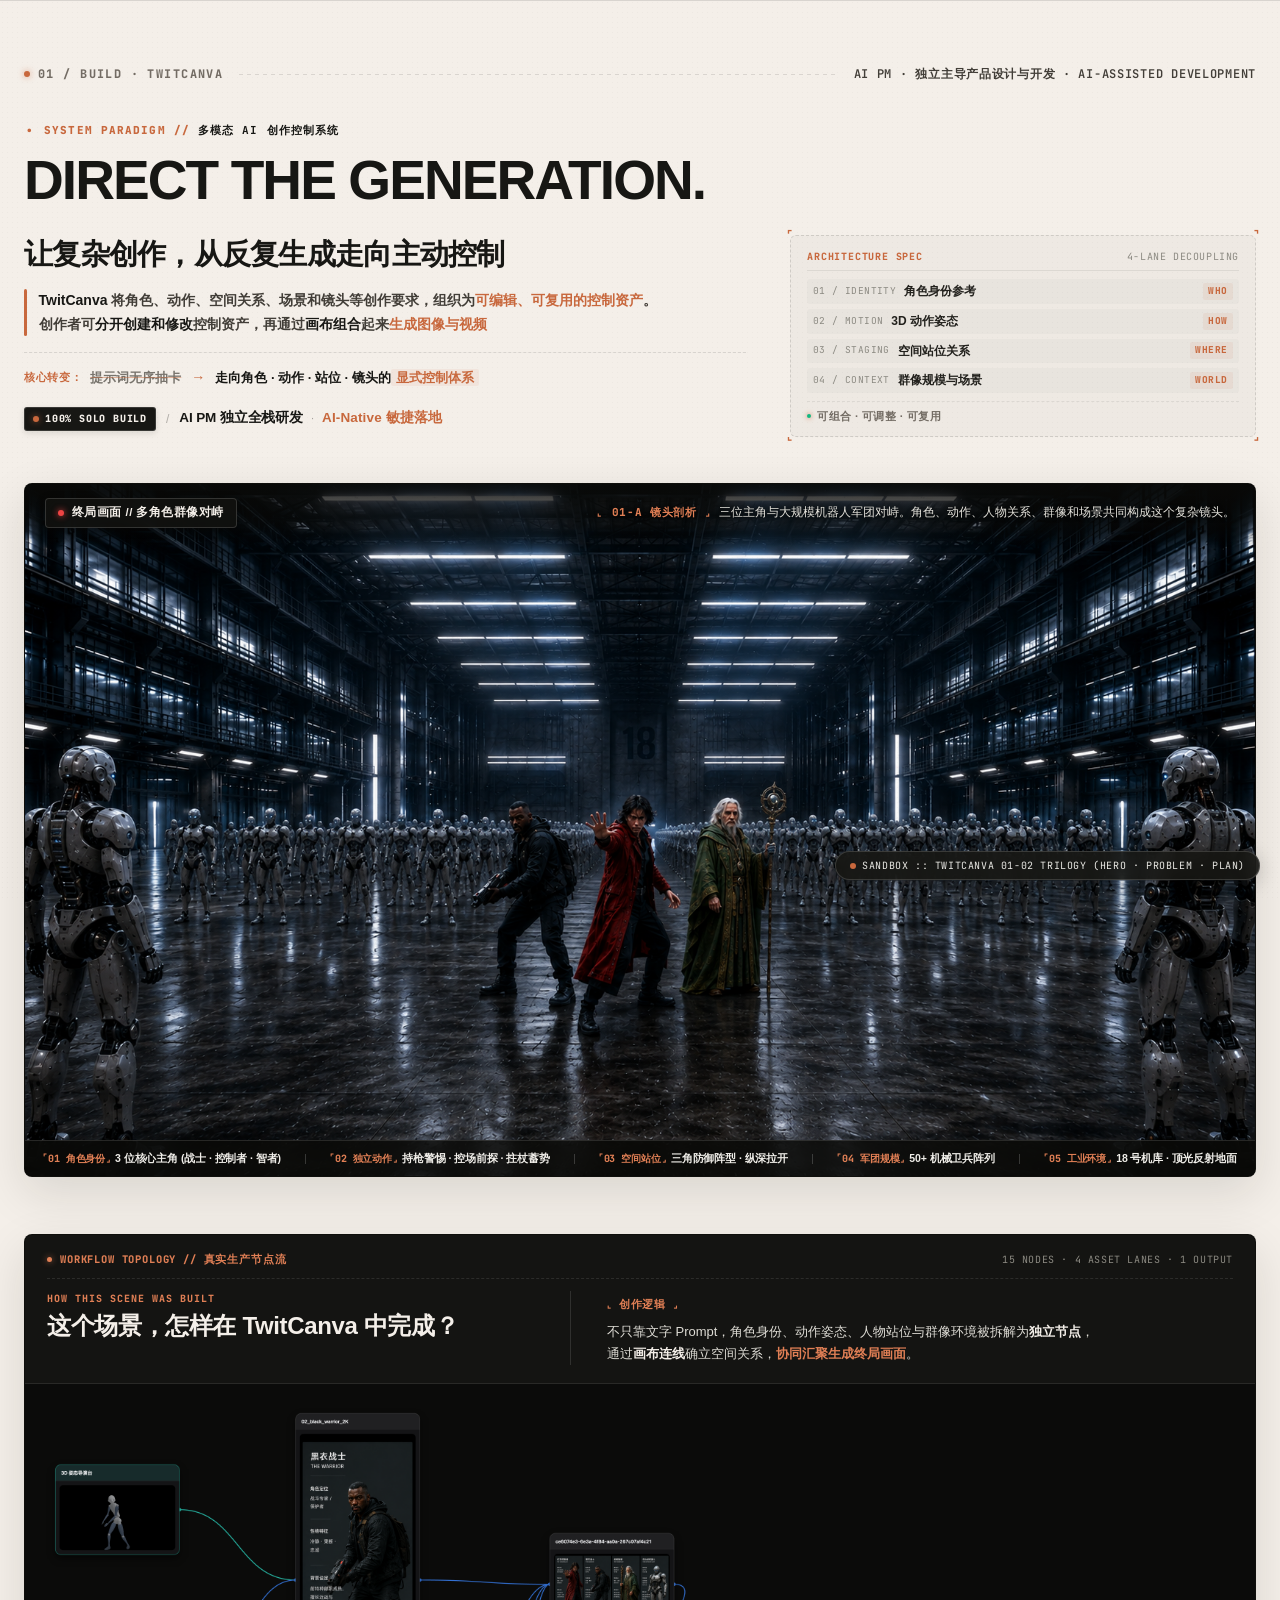
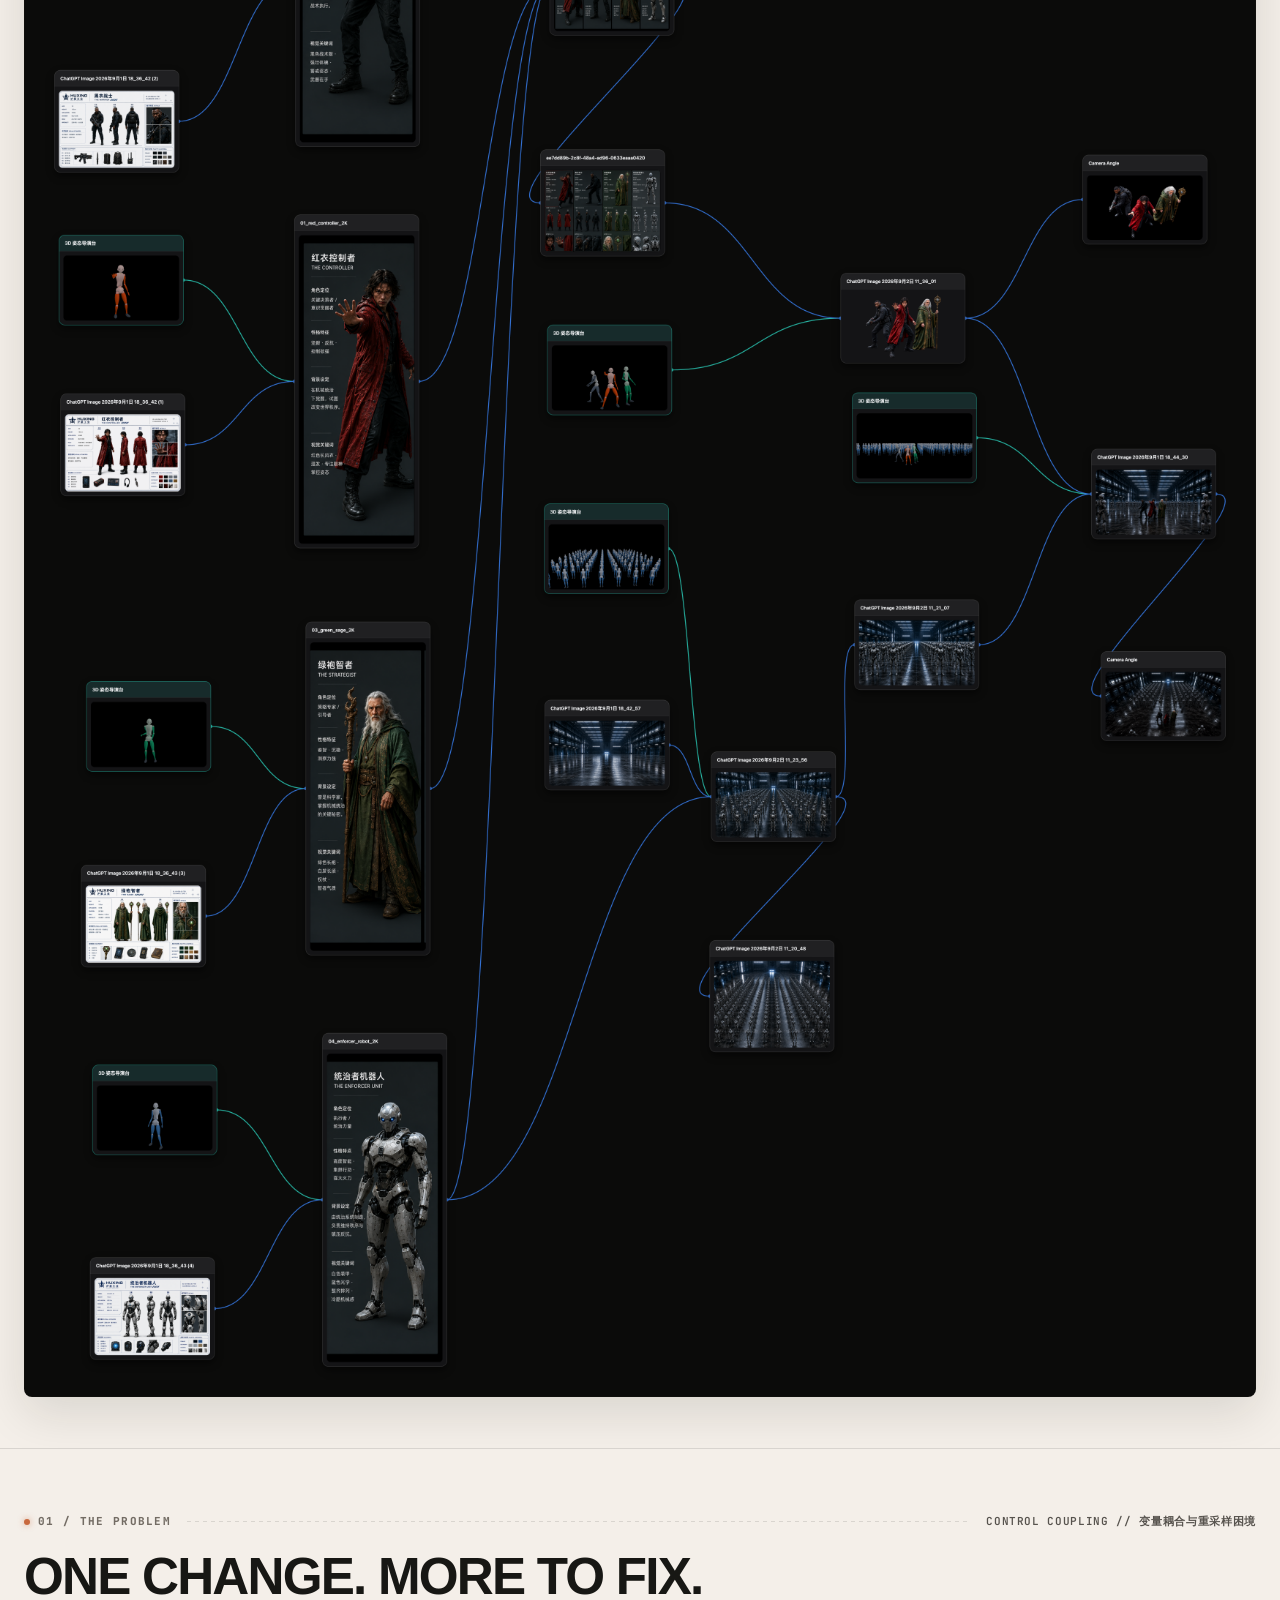
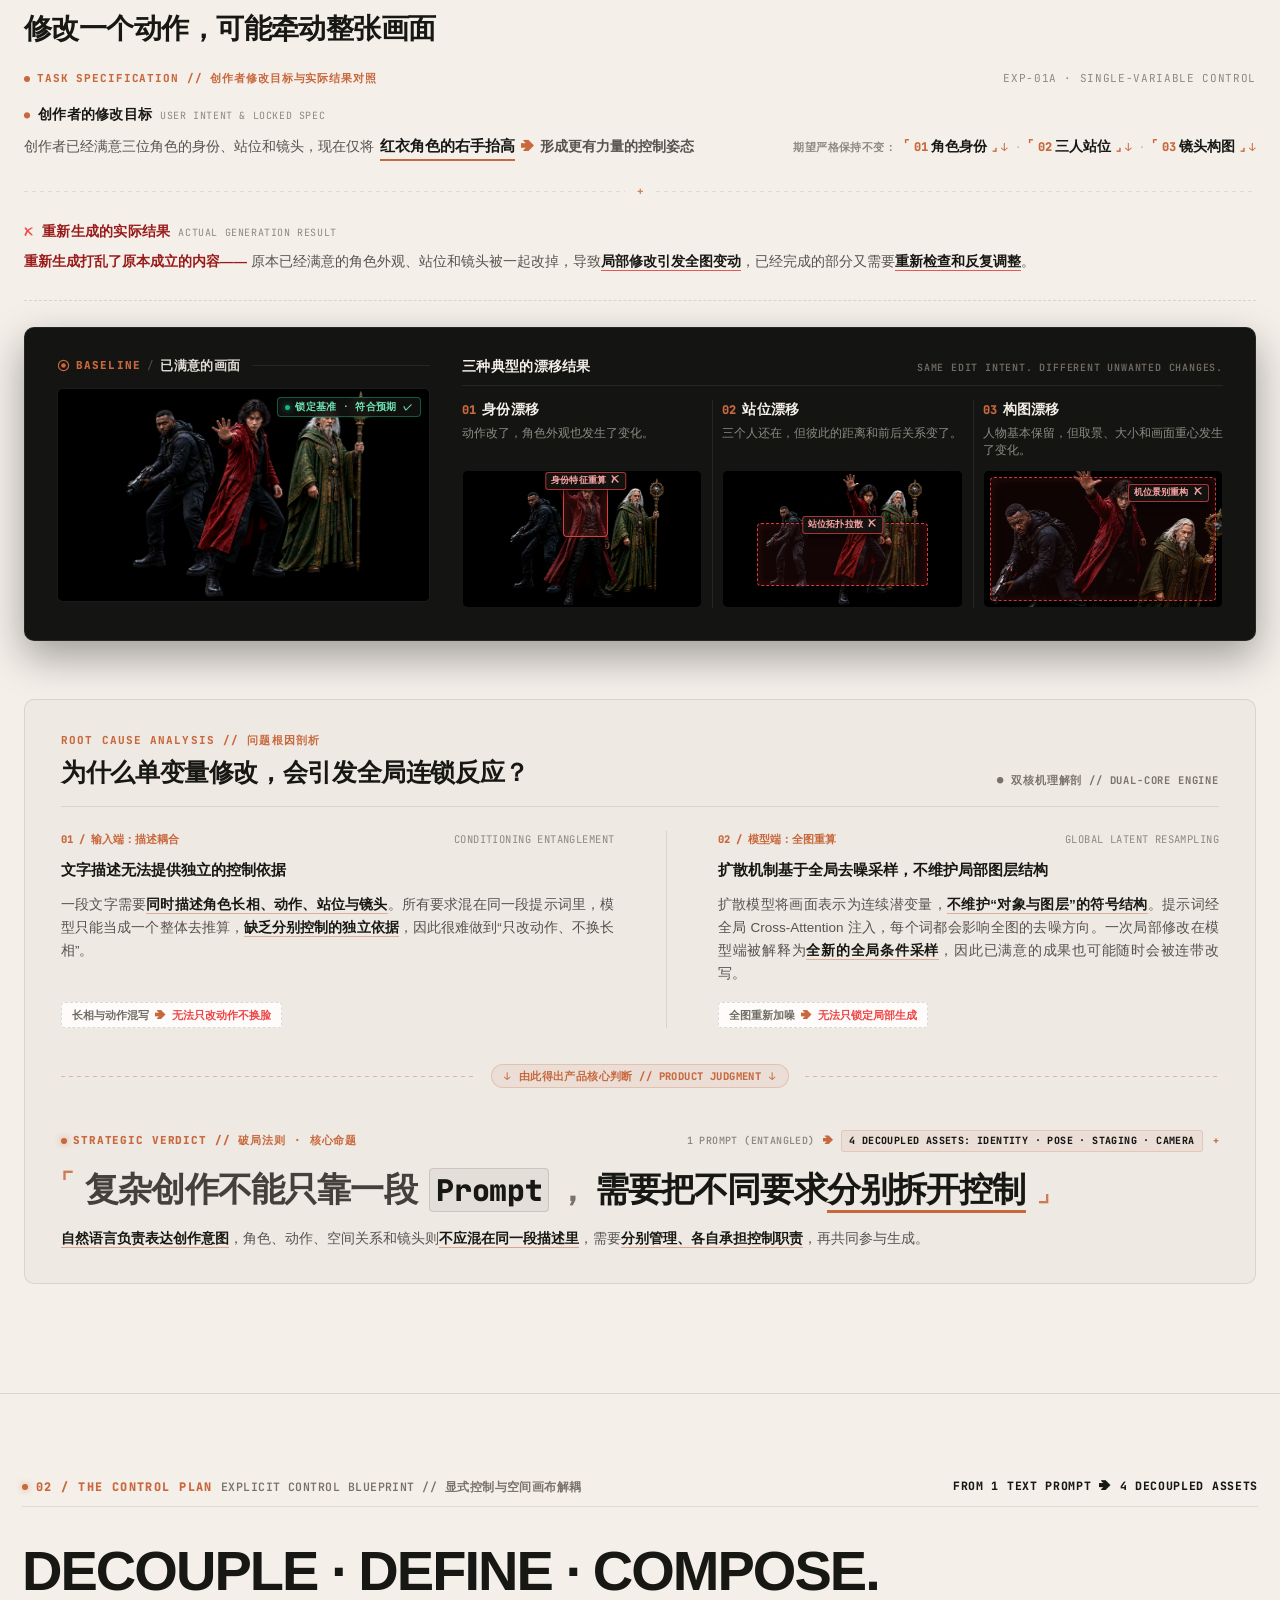
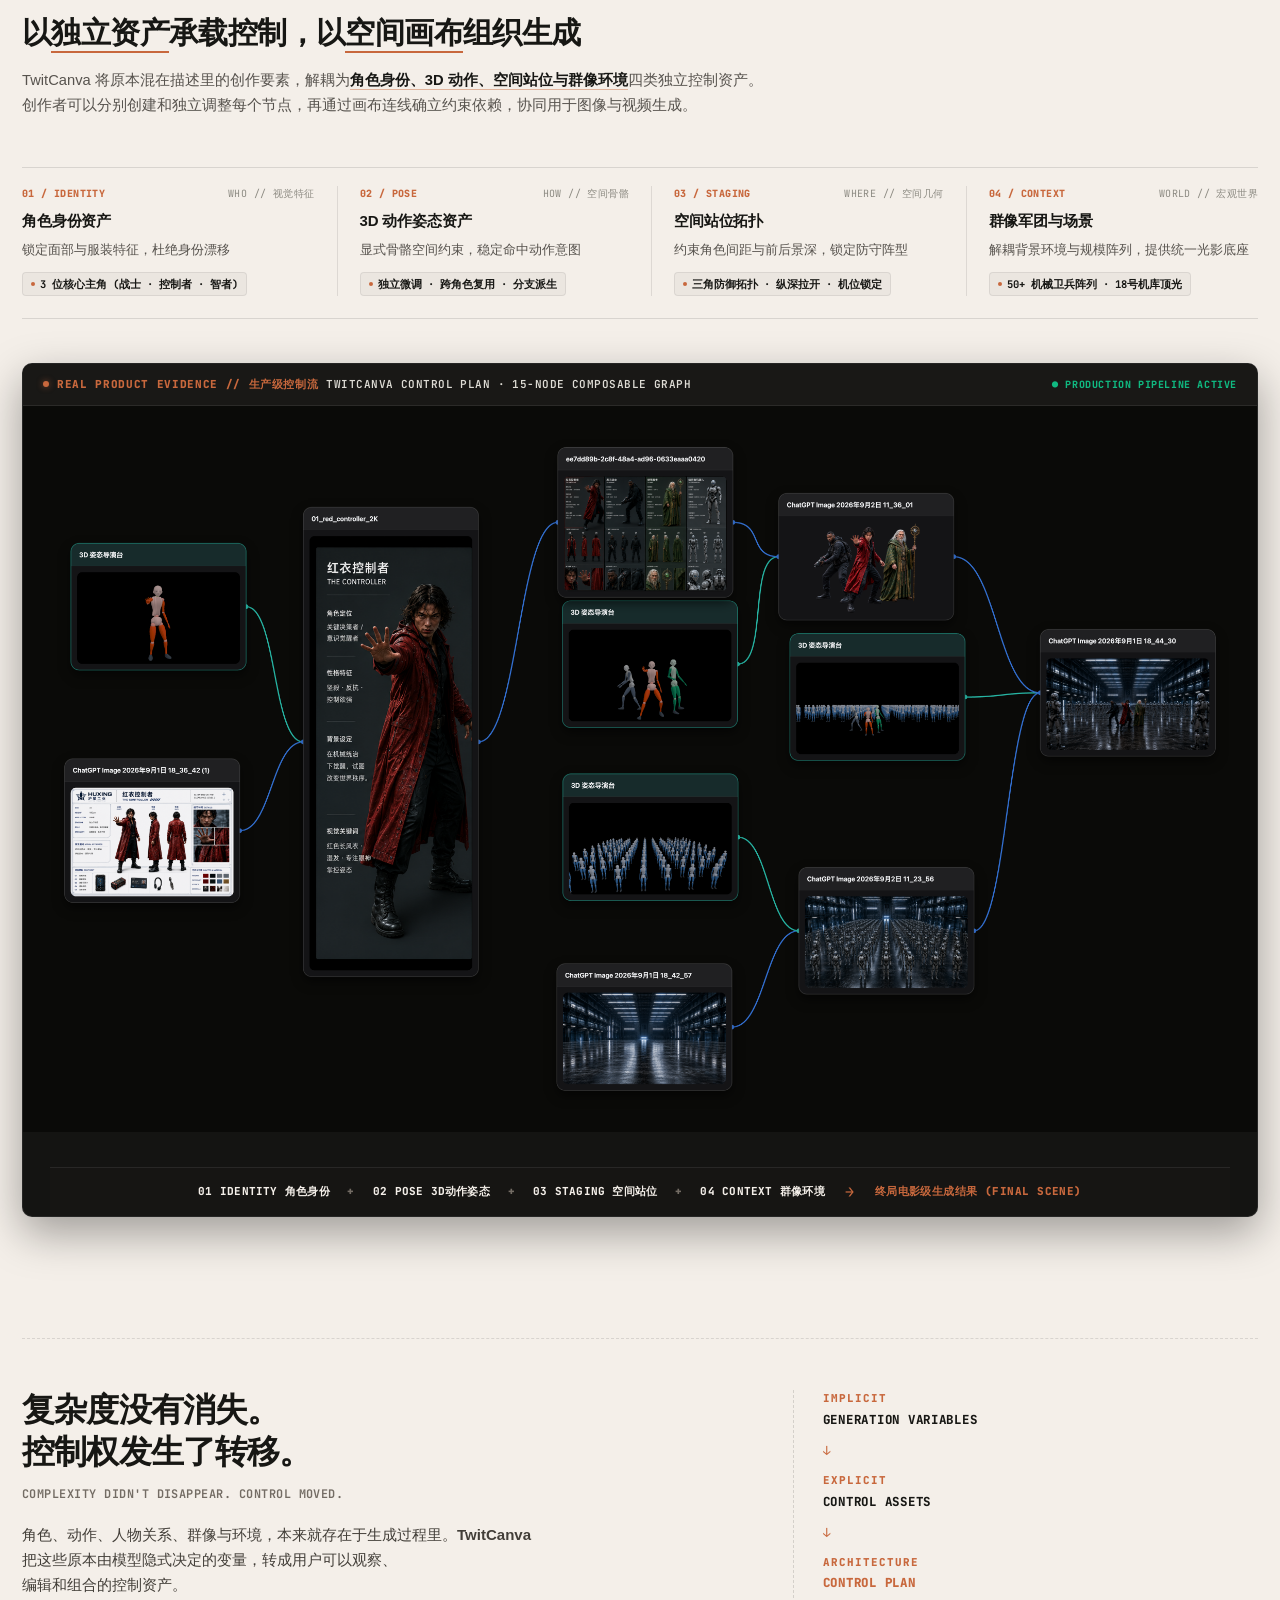
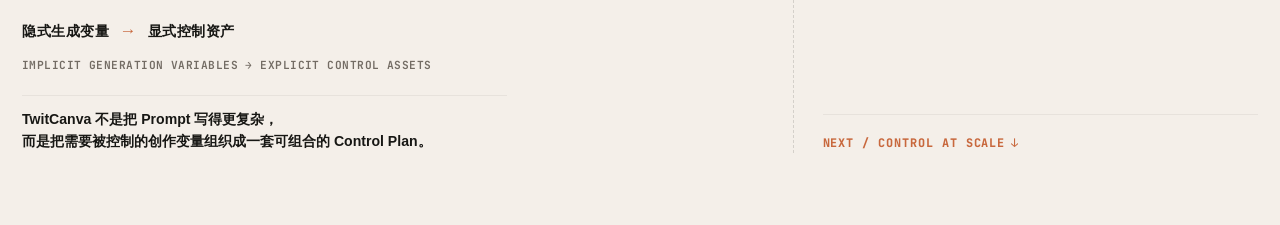
==== commit c3626c88: "feat(twitcanva-plan): highlight core dual-pillar keywords independent assets and spatial canvas in 0" ====
--- a/preview-01-02.html
+++ b/preview-01-02.html
@@ -582,7 +582,7 @@
             <h1 class="tc-plan-r1__title">
               <span>DECOUPLE · DEFINE · COMPOSE.</span>
             </h1>
-            <h2 class="tc-plan-r1__headline-zh">以独立资产承载控制，以空间画布组织生成</h2>
+            <h2 class="tc-plan-r1__headline-zh">以<strong>独立资产</strong>承载控制，以<strong>空间画布</strong>组织生成</h2>
             <p class="tc-plan-r1__lead">
               TwitCanva 将原本混在描述里的创作要素，解耦为<strong>角色身份、3D 动作、空间站位与群像环境</strong>四类独立控制资产。创作者可以分别创建和独立调整每个节点，再通过画布连线确立约束依赖，协同用于图像与视频生成。
             </p>
--- a/css/01-twitcanva-01-02-r2.css
+++ b/css/01-twitcanva-01-02-r2.css
@@ -2656,6 +2656,13 @@
   margin: 0.4rem 0 0;
   letter-spacing: -0.02em;
   word-break: keep-all;
+}
+
+.tc-plan-r1__headline-zh strong {
+  color: #171714;
+  font-weight: 900;
+  border-bottom: 2.5px solid #c8683d;
+  padding-bottom: 2px;
 }
 
 .tc-plan-r1__lead {
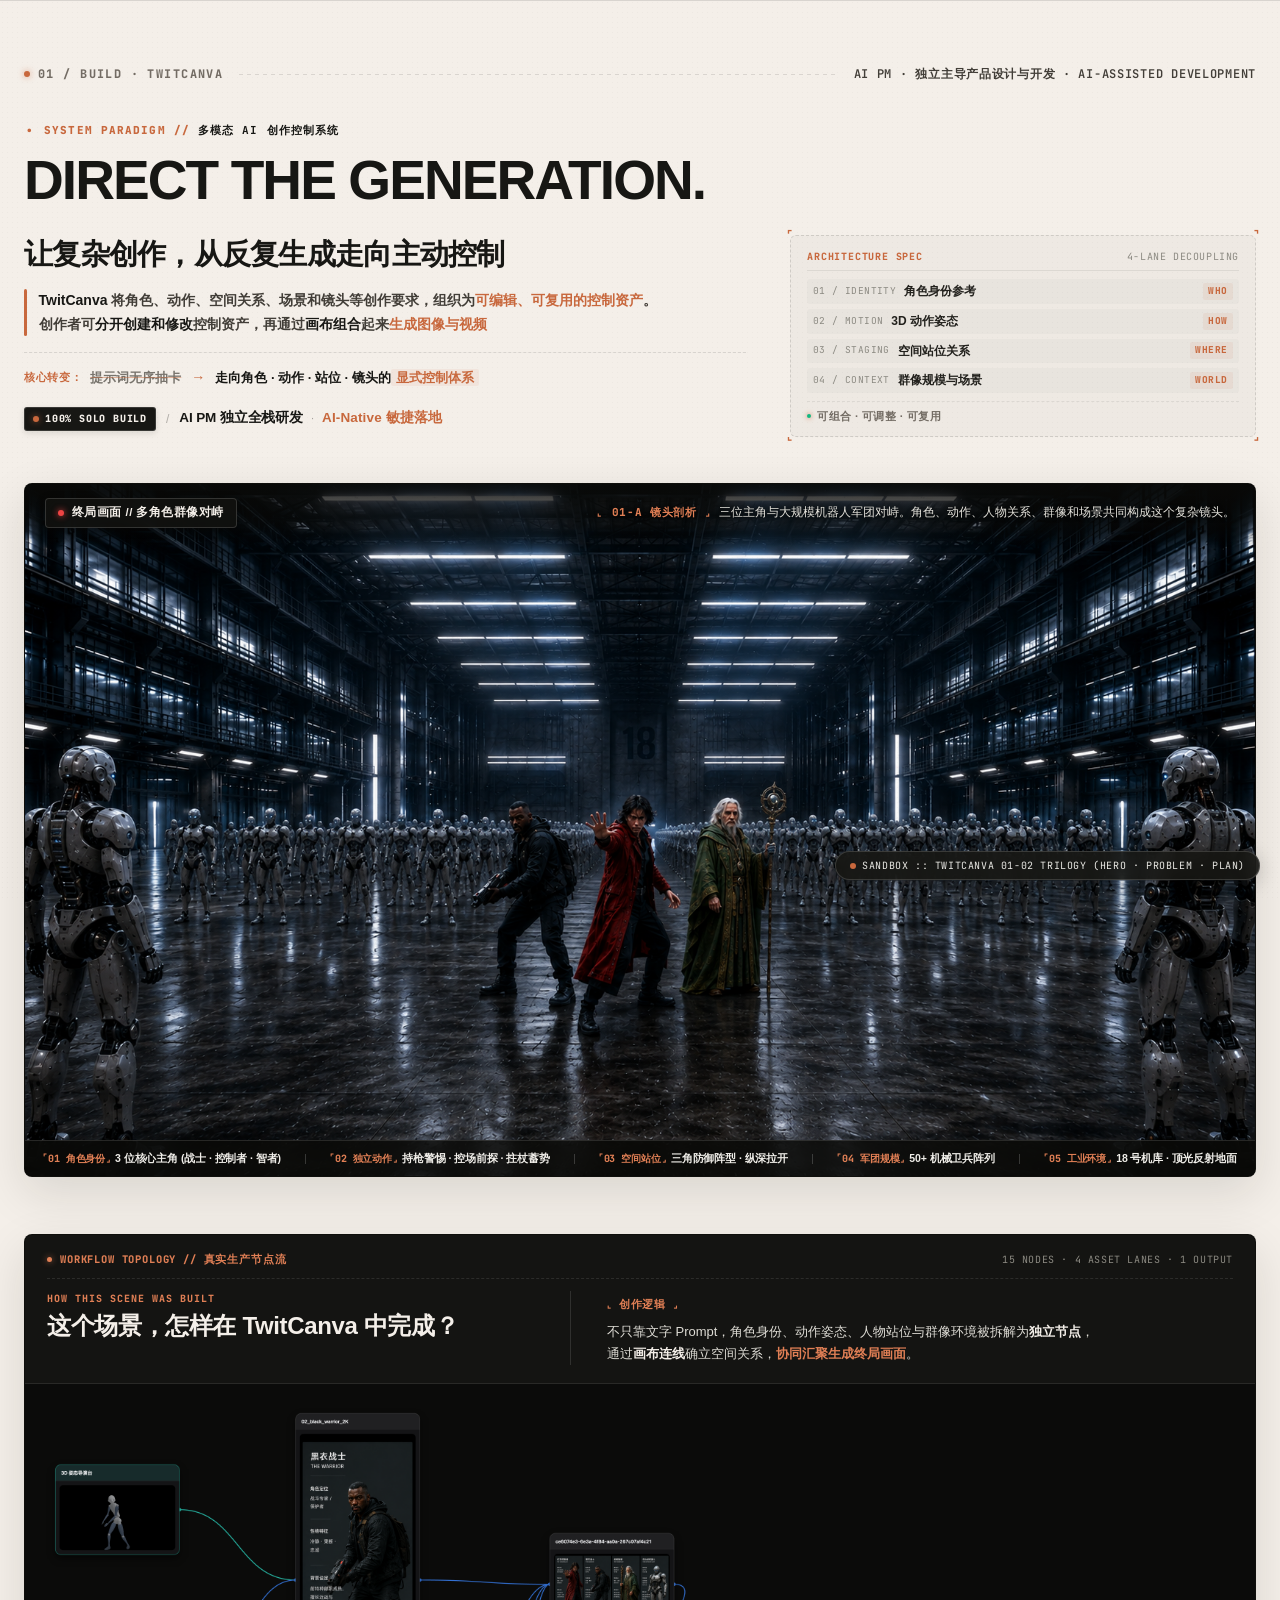
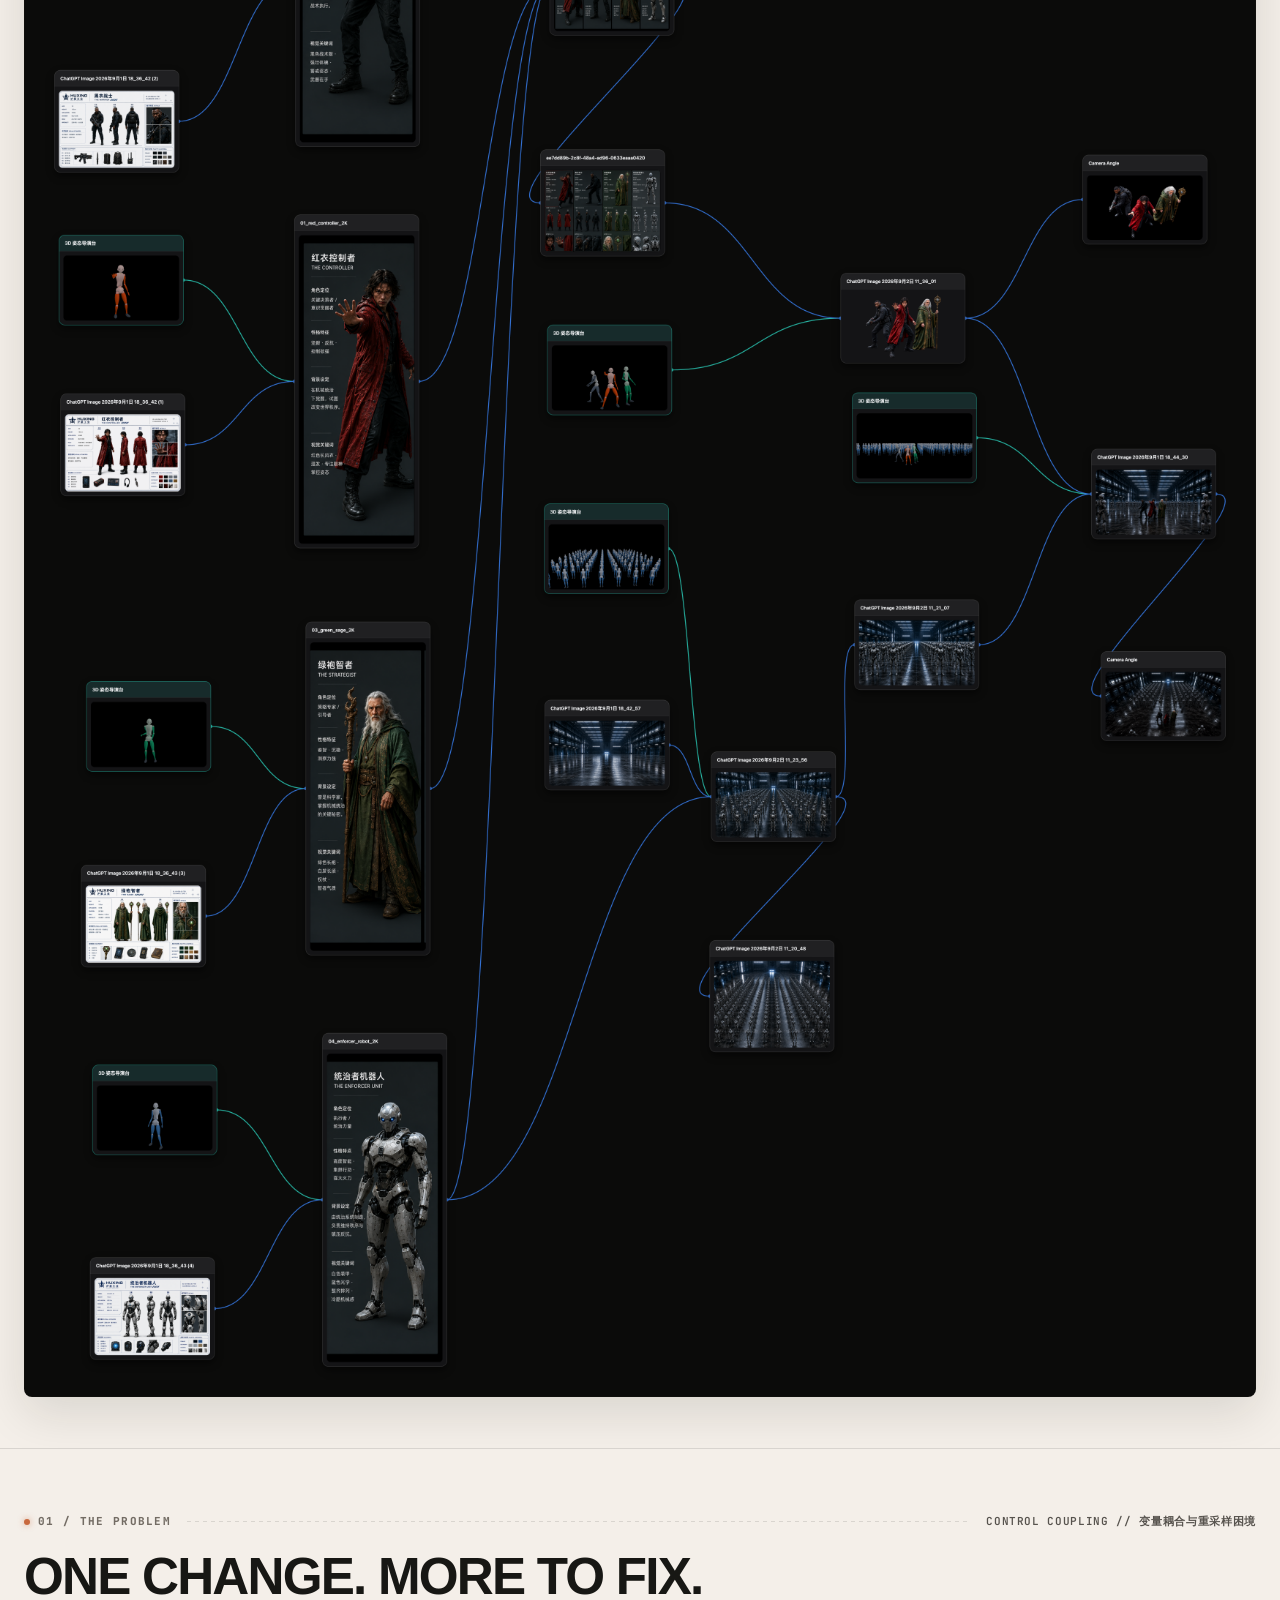
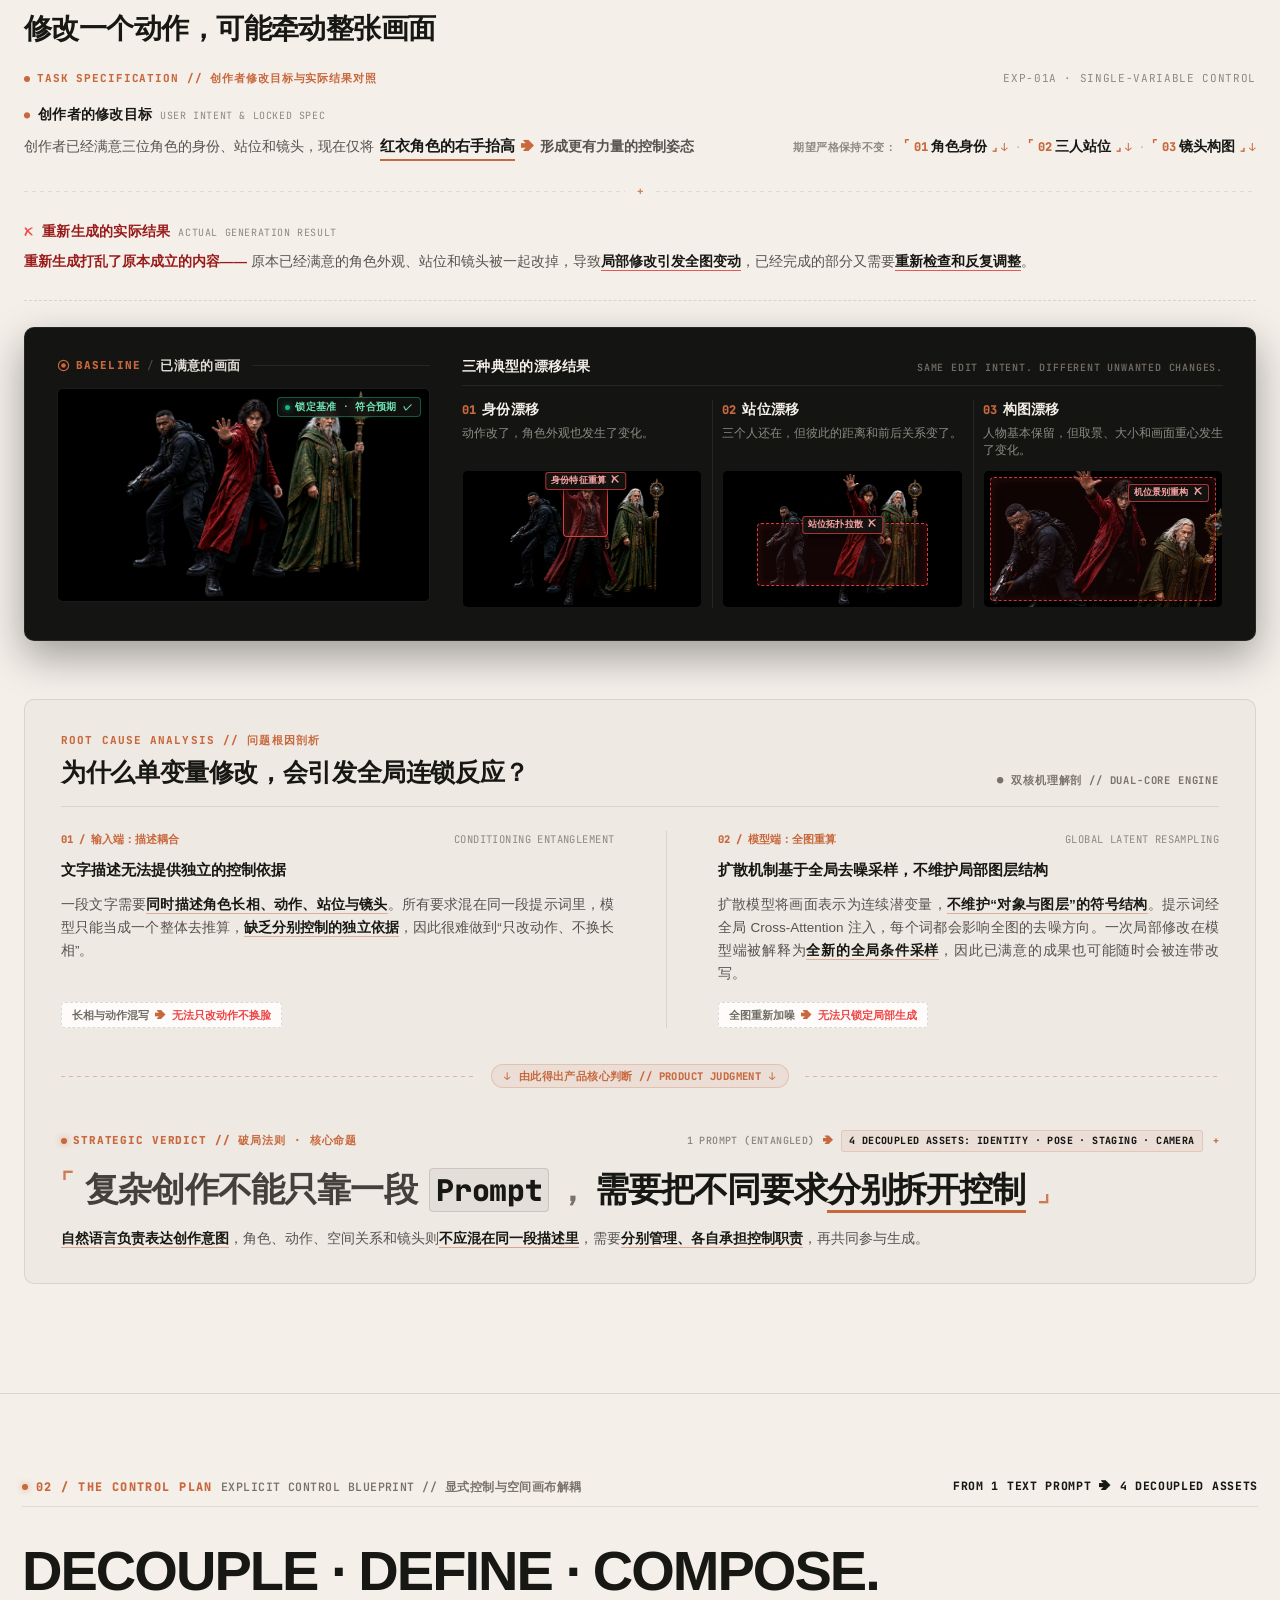
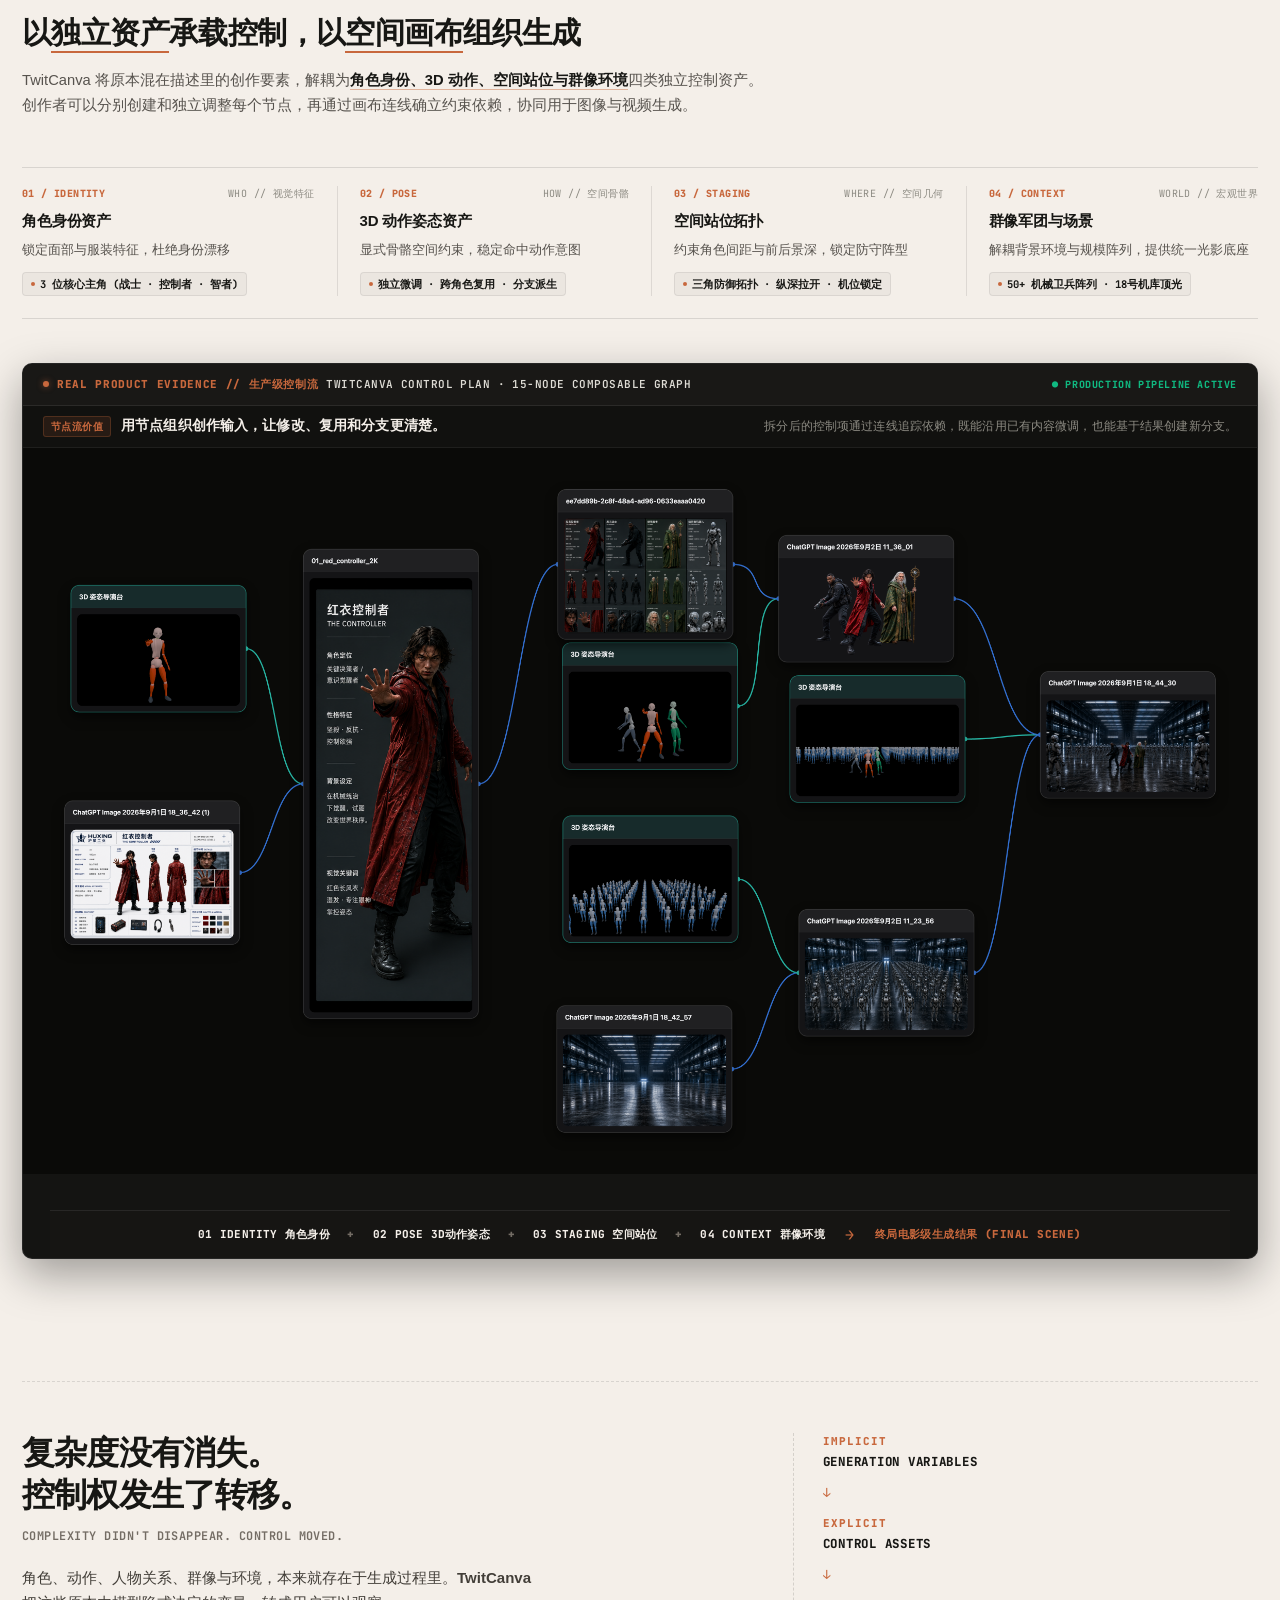
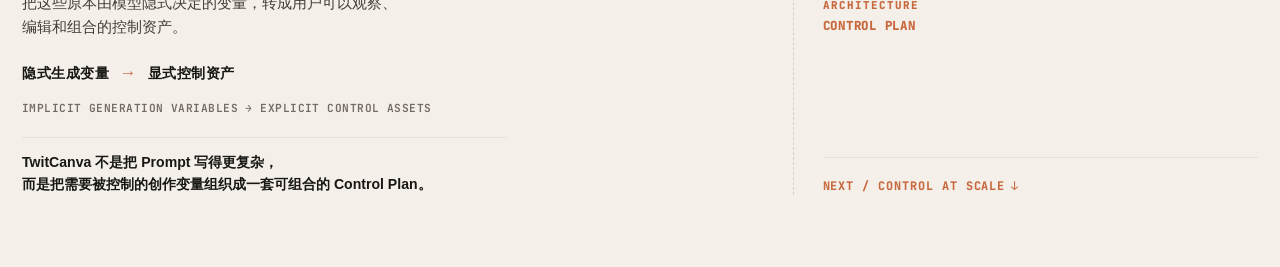
==== commit 9c87bd7e: "feat(twitcanva-plan): embed node workflow insight sub-bar directly into 15-node workbench frame" ====
--- a/preview-01-02.html
+++ b/preview-01-02.html
@@ -663,6 +663,14 @@
             </div>
           </div>
 
+          <div class="workbench-sub-bar">
+            <div class="workbench-sub-left">
+              <span class="sub-bar-tag">节点流价值</span>
+              <strong class="sub-bar-main">用节点组织创作输入，让修改、复用和分支更清楚。</strong>
+            </div>
+            <span class="sub-bar-hint">拆分后的控制项通过连线追踪依赖，既能沿用已有内容微调，也能基于结果创建新分支。</span>
+          </div>
+
           <div class="workbench-stage">
             <img class="tc-plan-r1__img-canvas" src="assets/images/twitcanva/twitcanva-p2-control-plan-canvas.png" alt="TwitCanva 02 Control Plan 真实控制画布蓝图" loading="eager" decoding="async">
           </div>
--- a/css/01-twitcanva-01-02-r2.css
+++ b/css/01-twitcanva-01-02-r2.css
@@ -2841,6 +2841,52 @@
   font-weight: 750;
   font-size: 10px;
   letter-spacing: 0.06em;
+}
+
+/* Workbench Explanatory Sub-Bar */
+.tc-plan-r1__canvas-workbench .workbench-sub-bar {
+  display: flex;
+  justify-content: space-between;
+  align-items: center;
+  flex-wrap: wrap;
+  gap: 12px 20px;
+  padding: 10px 20px;
+  background: #11110f;
+  border-bottom: 1px solid rgba(255, 255, 255, 0.06);
+}
+
+.tc-plan-r1__canvas-workbench .workbench-sub-left {
+  display: inline-flex;
+  align-items: center;
+  gap: 10px;
+}
+
+.tc-plan-r1__canvas-workbench .sub-bar-tag {
+  font-family: var(--font-mono, monospace);
+  font-size: 10px;
+  font-weight: 800;
+  color: #c8683d;
+  background: rgba(200, 104, 61, 0.12);
+  border: 1px solid rgba(200, 104, 61, 0.25);
+  padding: 2px 7px;
+  border-radius: 3px;
+  letter-spacing: 0.04em;
+  white-space: nowrap;
+}
+
+.tc-plan-r1__canvas-workbench .sub-bar-main {
+  font-family: var(--font-sans, -apple-system, BlinkMacSystemFont, "PingFang SC", sans-serif);
+  font-size: 13.5px;
+  font-weight: 750;
+  color: #f4efe9;
+  letter-spacing: 0.01em;
+}
+
+.tc-plan-r1__canvas-workbench .sub-bar-hint {
+  font-family: var(--font-sans, -apple-system, BlinkMacSystemFont, "PingFang SC", sans-serif);
+  font-size: 12px;
+  color: #8c8a82;
+  letter-spacing: 0.01em;
 }
 
 .tc-plan-r1__canvas-workbench .workbench-stage {
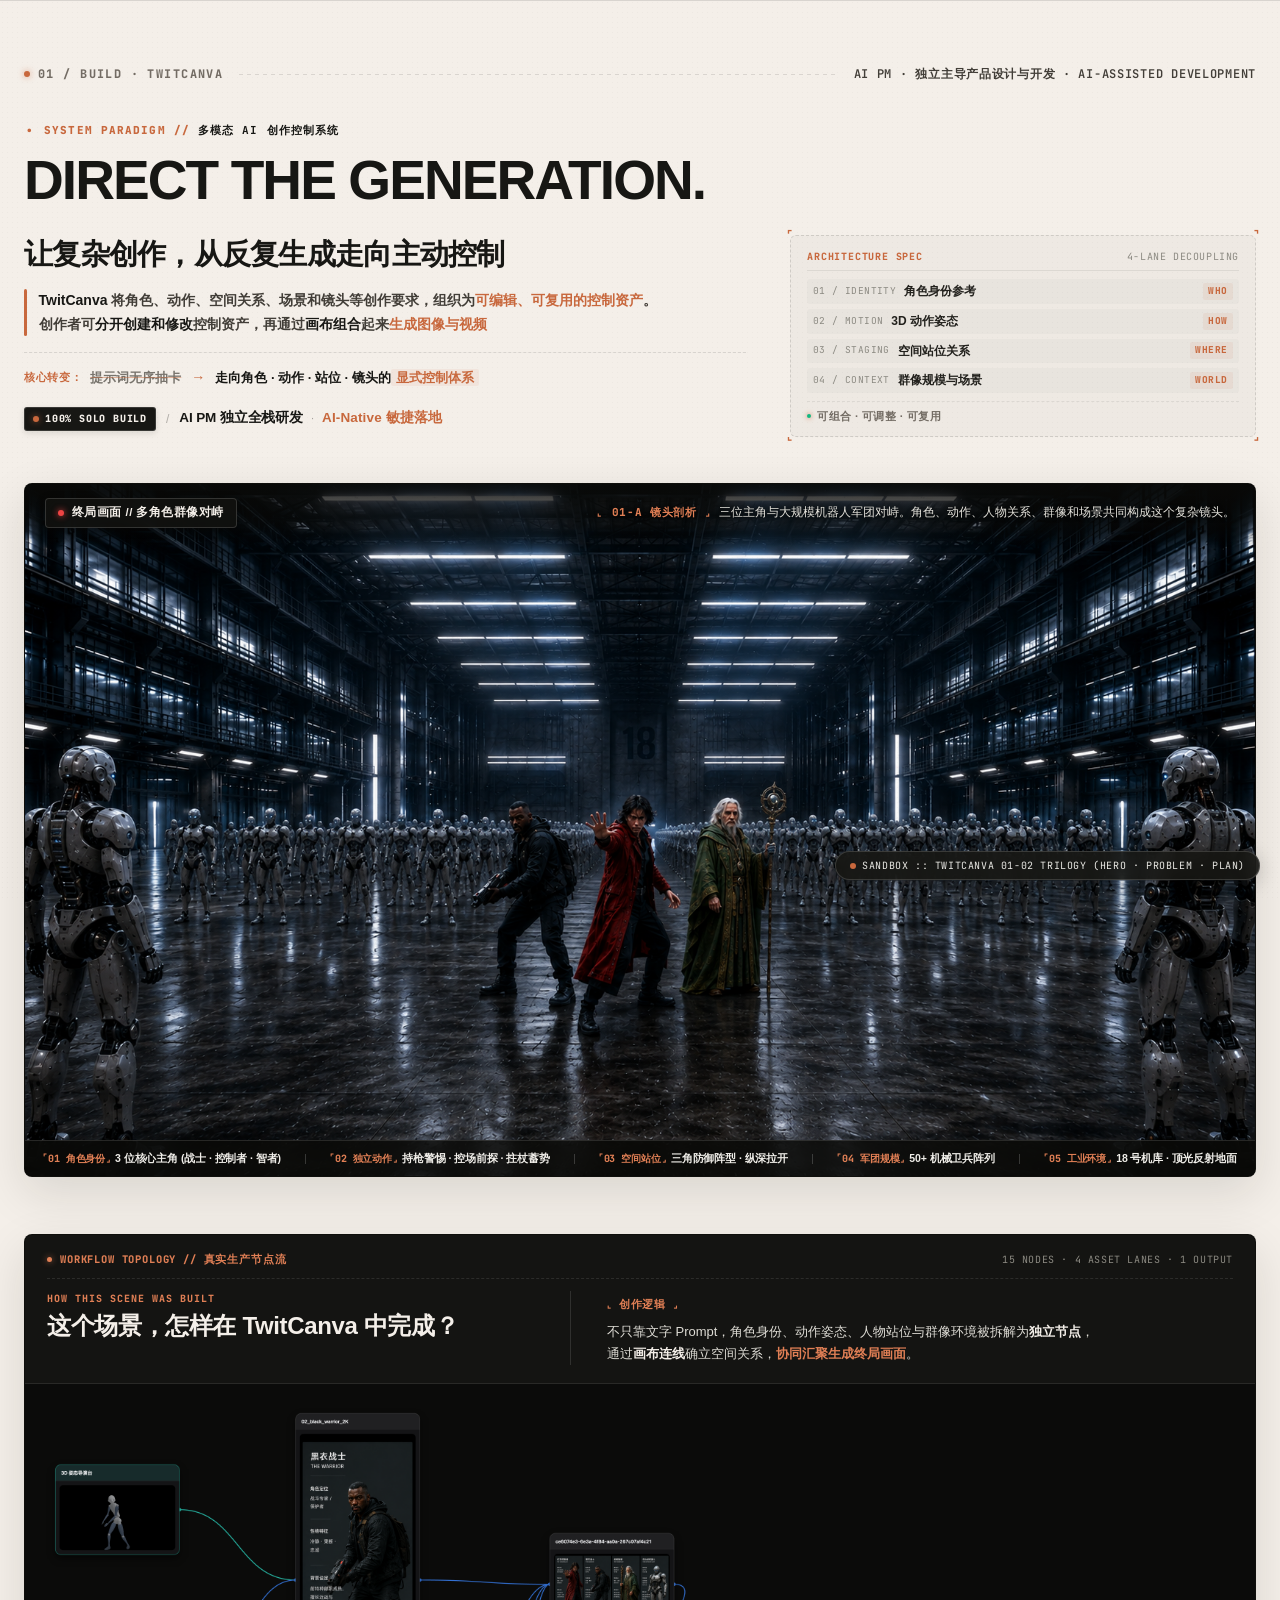
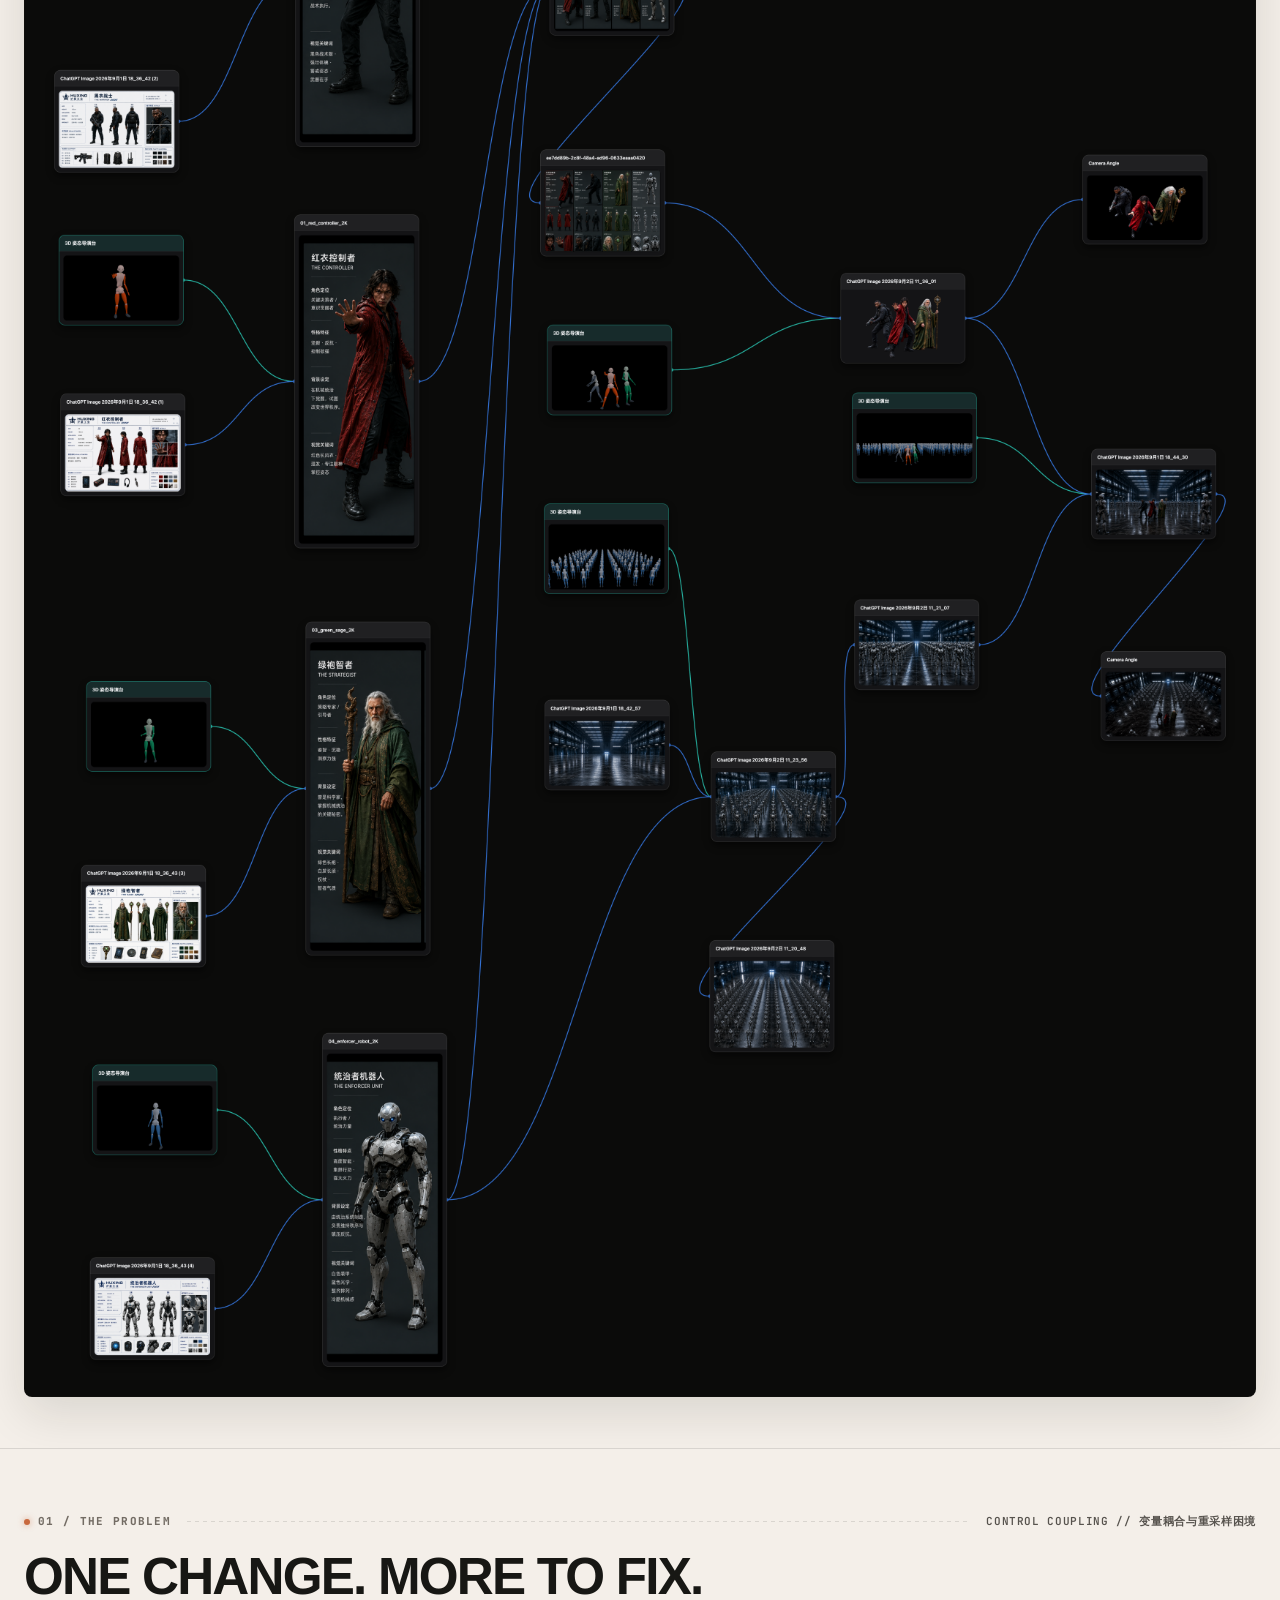
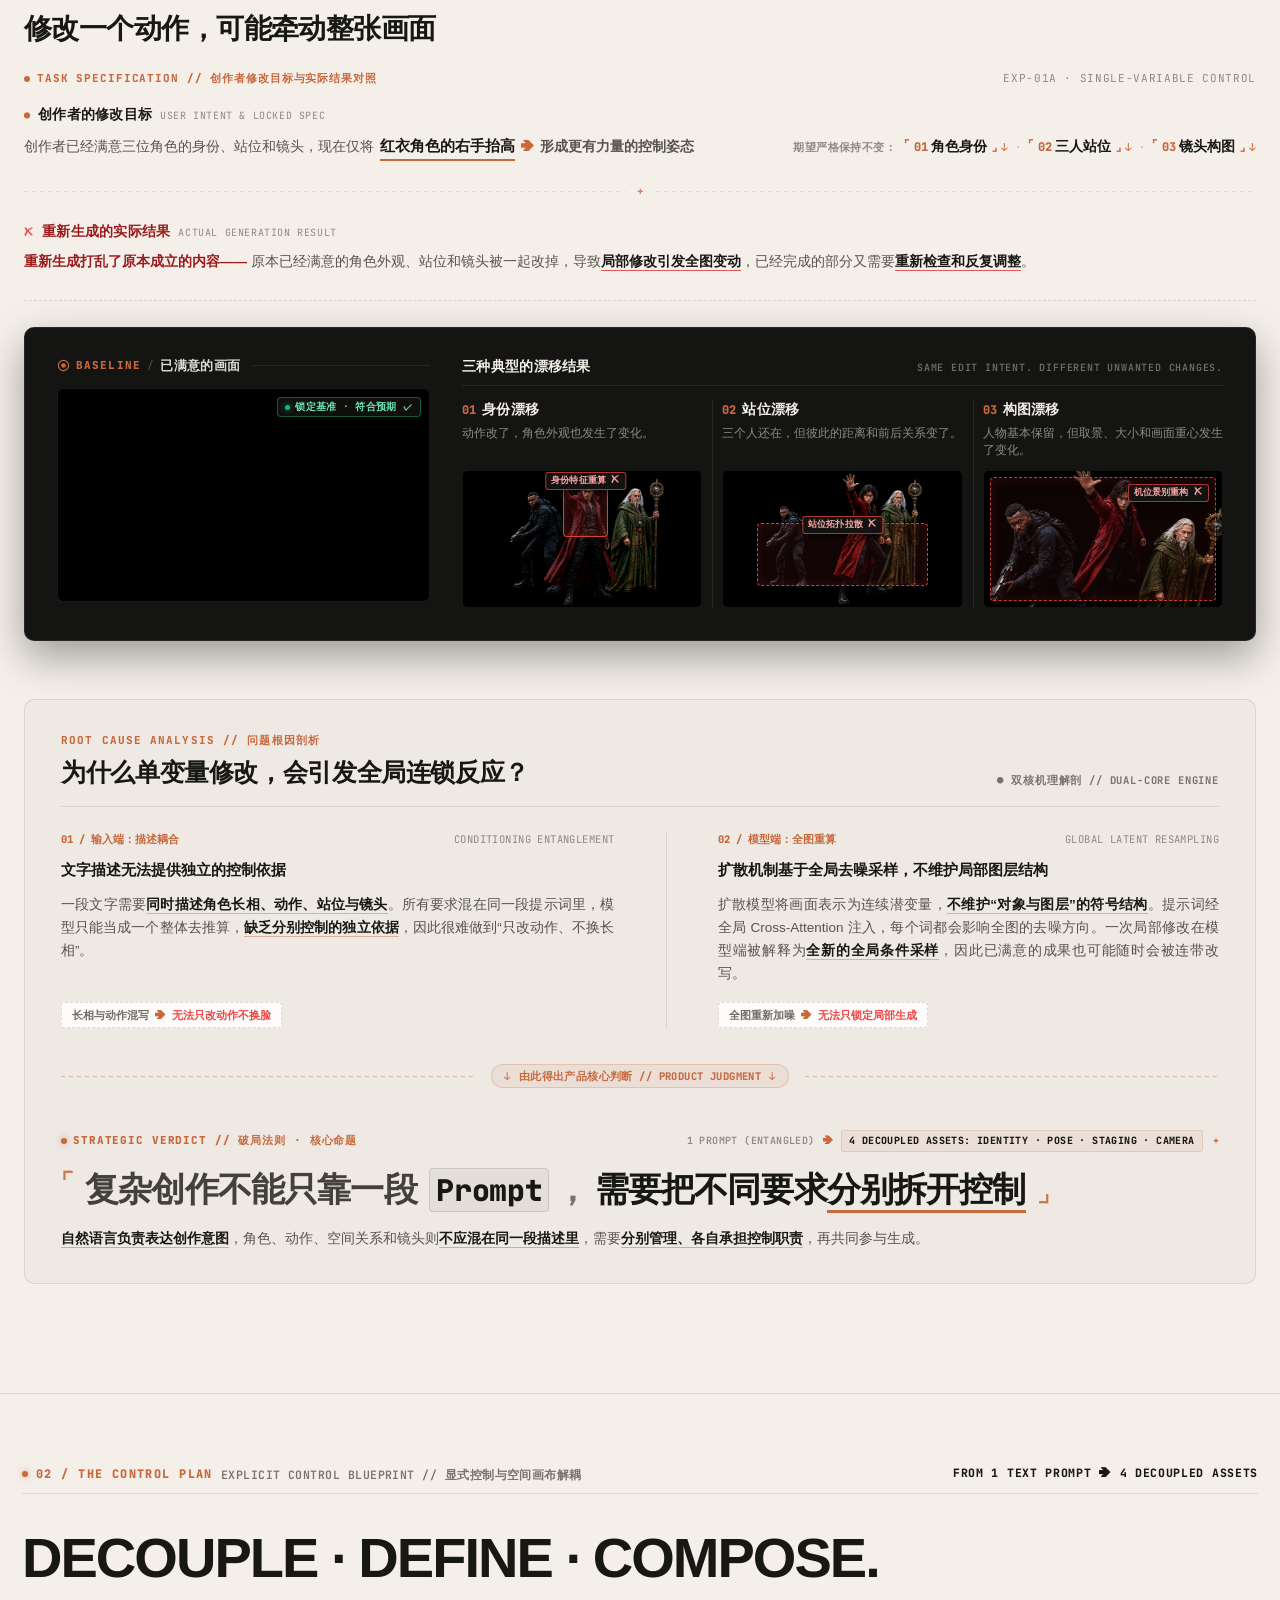
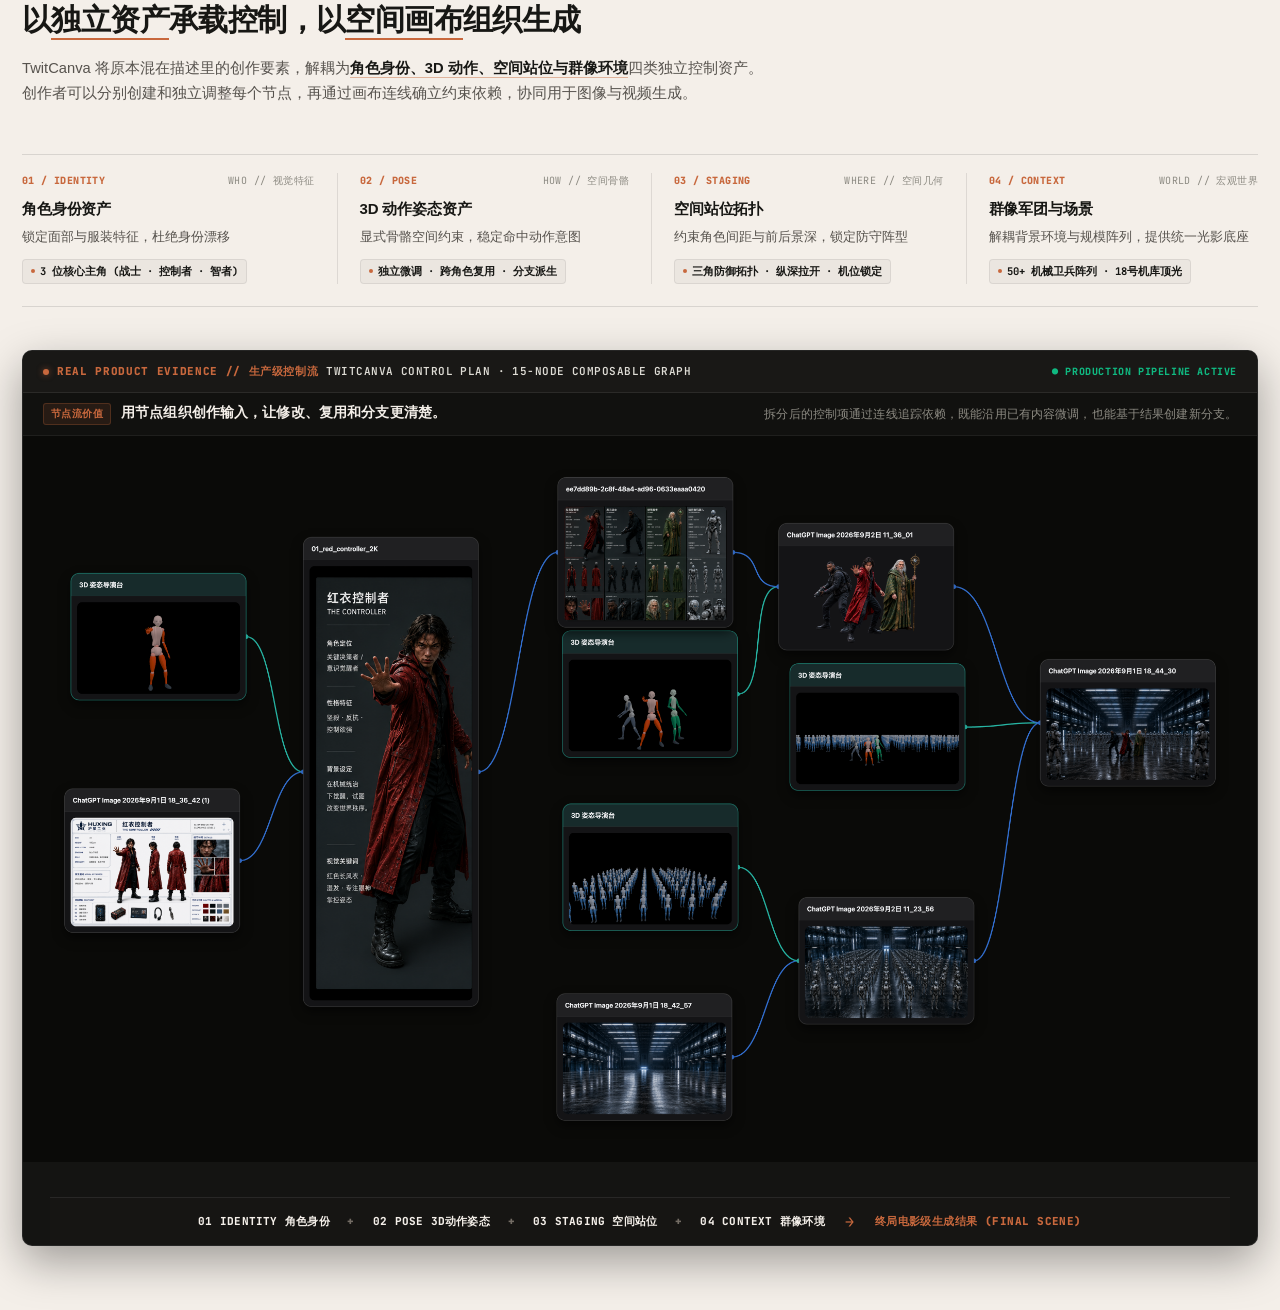
==== commit 2fca0121: "refactor(twitcanva-plan): cleanly delete redundant trailing judgment block so 02 plan climaxes at 15" ====
--- a/preview-01-02.html
+++ b/preview-01-02.html
@@ -689,63 +689,6 @@
           </div>
         </div>
 
-        <!-- BEAT D: PRODUCT JUDGMENT (ASYMMETRIC SPLIT: LEFT 62% + RIGHT 38%) -->
-        <div class="tc-plan-r1__judgment-grid">
-          <!-- Left 62%: Thesis & Definition -->
-          <div class="tc-plan-r1__judgment-left">
-            <h2 class="tc-plan-r1__judgment-headline">
-              <span>复杂度没有消失。</span>
-              <span>控制权发生了转移。</span>
-            </h2>
-            <div class="tc-plan-r1__judgment-sub-en">COMPLEXITY DIDN'T DISAPPEAR. CONTROL MOVED.</div>
-            
-            <p class="tc-plan-r1__judgment-lead">
-              角色、动作、人物关系、群像与环境，本来就存在于生成过程里。TwitCanva 把这些原本由模型隐式决定的变量，转成用户可以观察、编辑和组合的控制资产。
-            </p>
-
-            <div class="tc-plan-r1__thesis-flow">
-              <span>隐式生成变量</span>
-              <span class="tc-plan-r1__thesis-arrow" aria-hidden="true">&rarr;</span>
-              <span>显式控制资产</span>
-            </div>
-            <div class="tc-plan-r1__thesis-sub-en">IMPLICIT GENERATION VARIABLES &rarr; EXPLICIT CONTROL ASSETS</div>
-
-            <div class="tc-plan-r1__definition-note">
-              TwitCanva 不是把 Prompt 写得更复杂，而是把需要被控制的创作变量组织成一套可组合的 Control Plan。
-            </div>
-          </div>
-
-          <!-- Right 38%: Vertical Concept Ladder -->
-          <div class="tc-plan-r1__judgment-right">
-            <div class="tc-plan-r1__ladder" aria-label="概念升维进阶链">
-              <div class="tc-plan-r1__ladder-node">
-                <span class="tc-plan-r1__ladder-kicker">IMPLICIT</span>
-                <span class="tc-plan-r1__ladder-title">GENERATION VARIABLES</span>
-              </div>
-              
-              <div class="tc-plan-r1__ladder-arrow" aria-hidden="true">&darr;</div>
-
-              <div class="tc-plan-r1__ladder-node">
-                <span class="tc-plan-r1__ladder-kicker">EXPLICIT</span>
-                <span class="tc-plan-r1__ladder-title">CONTROL ASSETS</span>
-              </div>
-
-              <div class="tc-plan-r1__ladder-arrow" aria-hidden="true">&darr;</div>
-
-              <div class="tc-plan-r1__ladder-node tc-plan-r1__ladder-node--target">
-                <span class="tc-plan-r1__ladder-kicker">ARCHITECTURE</span>
-                <span class="tc-plan-r1__ladder-title">CONTROL PLAN</span>
-              </div>
-            </div>
-
-            <div class="tc-plan-r1__transition-wrap">
-              <a href="#ui-skill-lab" class="tc-plan-r1__transition">
-                <span>NEXT / CONTROL AT SCALE</span>
-                <span aria-hidden="true">&darr;</span>
-              </a>
-            </div>
-          </div>
-        </div>
       </div>
     </section>
 
--- a/css/01-twitcanva-01-02-r2.css
+++ b/css/01-twitcanva-01-02-r2.css
@@ -2562,7 +2562,7 @@
   width: 100%;
   position: relative;
   background-color: var(--paper, #f4efe9);
-  padding: clamp(5rem, 6.5vw, 6.8rem) 0 4.5rem;
+  padding: clamp(4rem, 5.5vw, 6rem) 0 clamp(3.5rem, 5vw, 5rem);
   border-top: 1px solid var(--line, rgba(23, 23, 20, 0.12));
 }
 
@@ -2793,7 +2793,7 @@
   border: 1px solid rgba(255, 255, 255, 0.08);
   border-radius: 10px;
   overflow: hidden;
-  margin-bottom: clamp(3.2rem, 4.5vw, 4.2rem);
+  margin-bottom: 0;
   box-shadow: 0 16px 44px rgba(0, 0, 0, 0.35);
 }
 
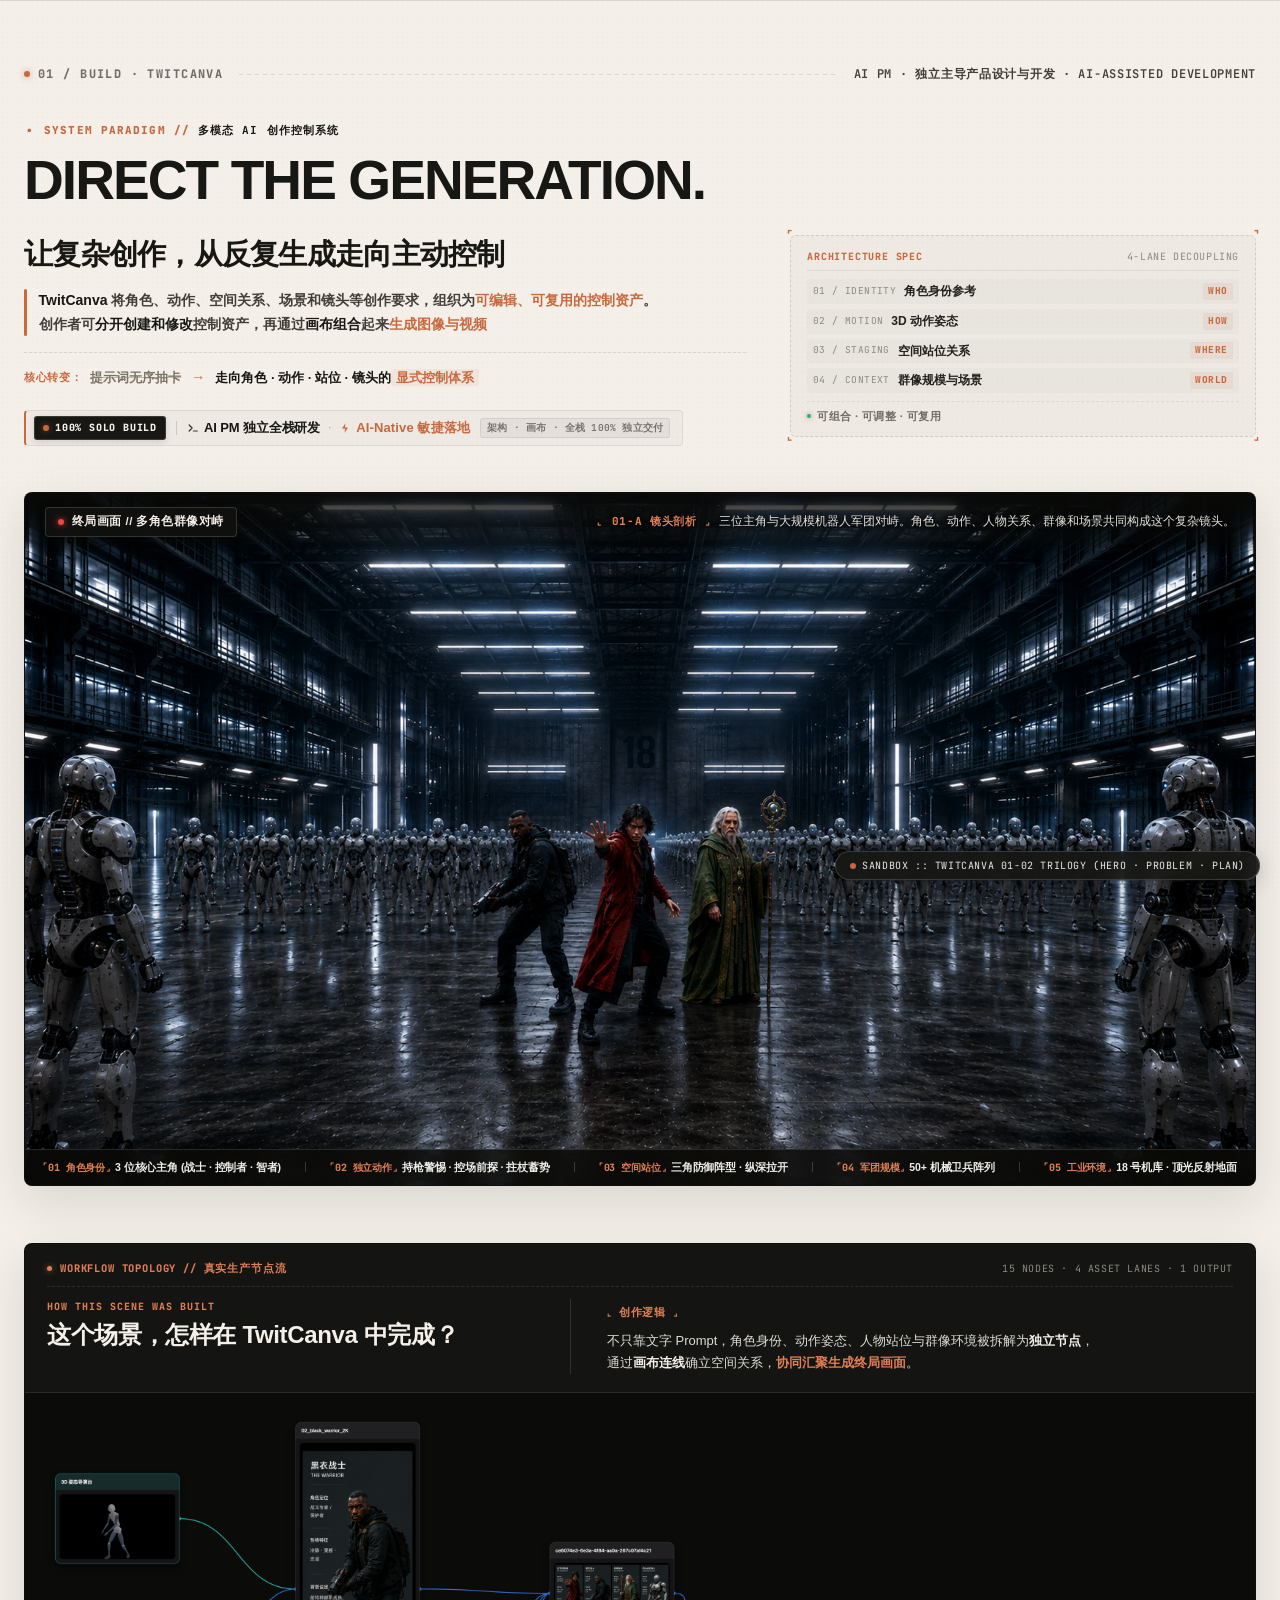
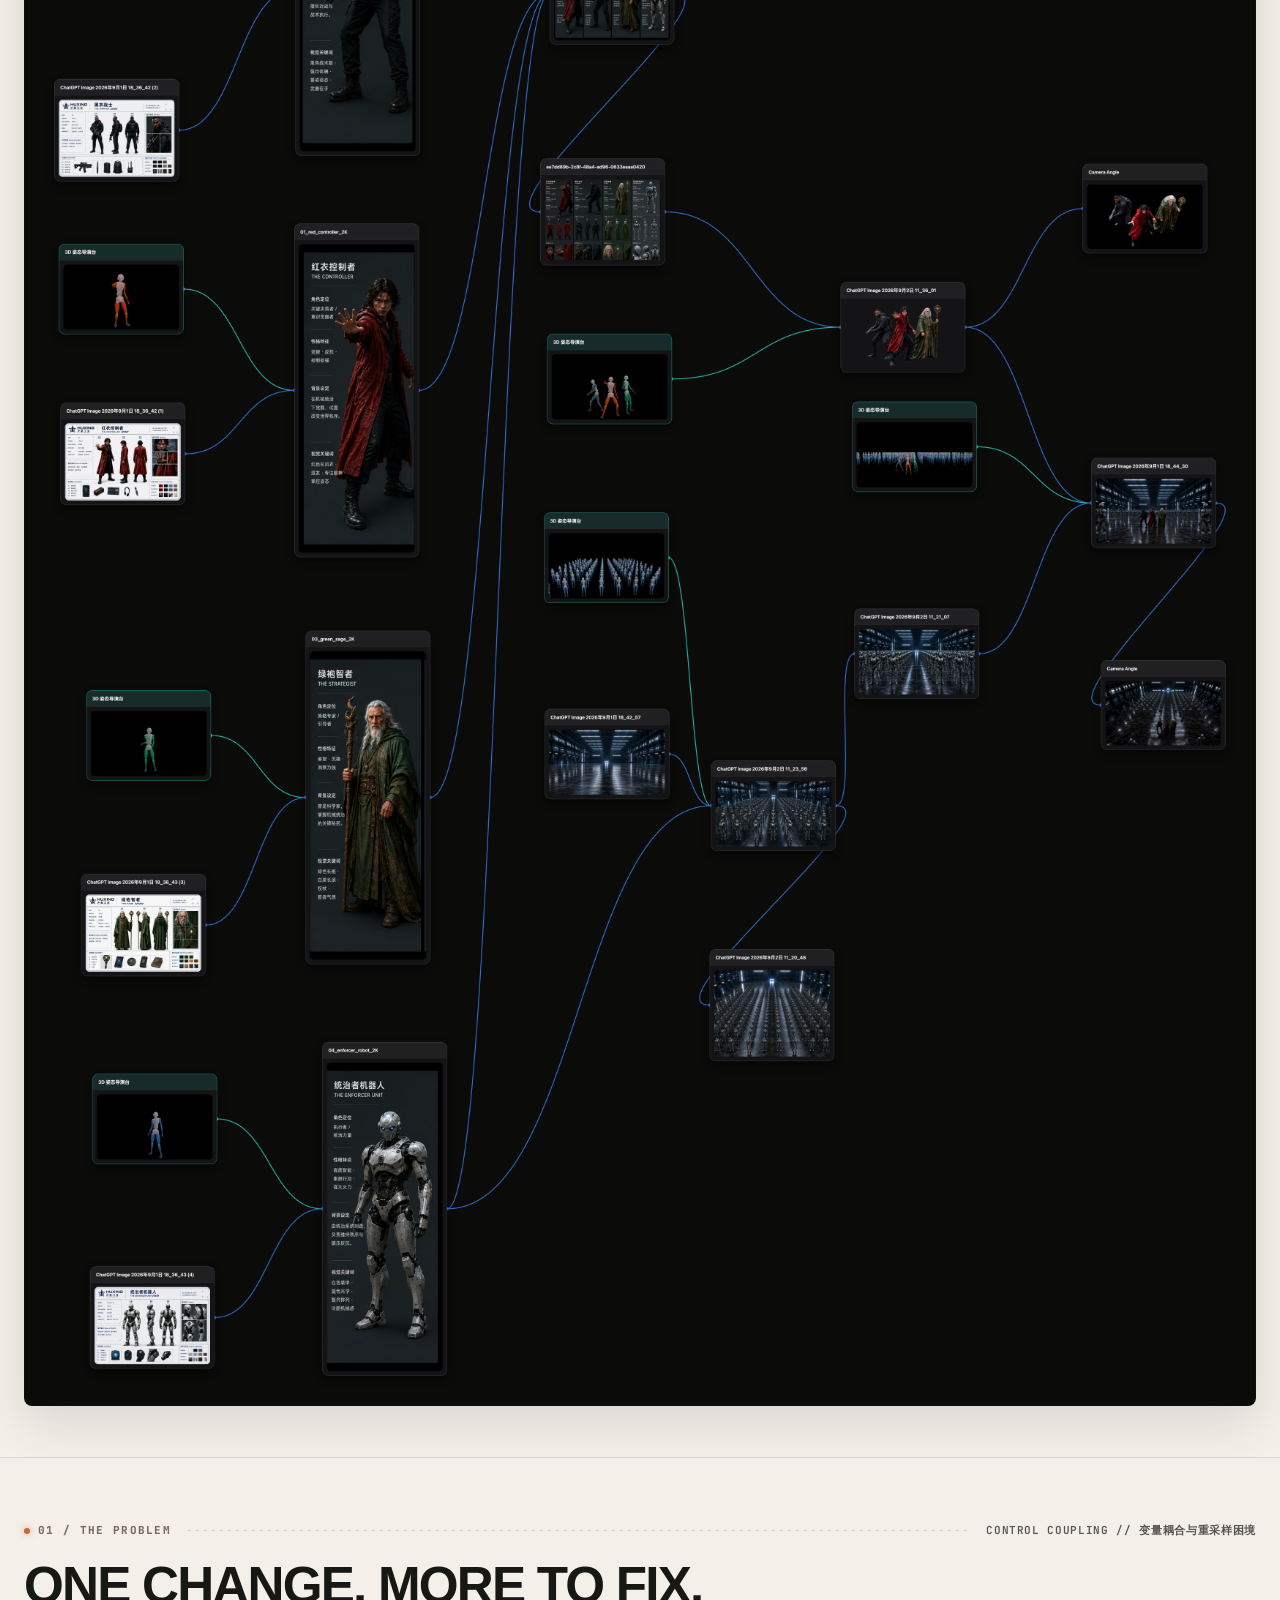
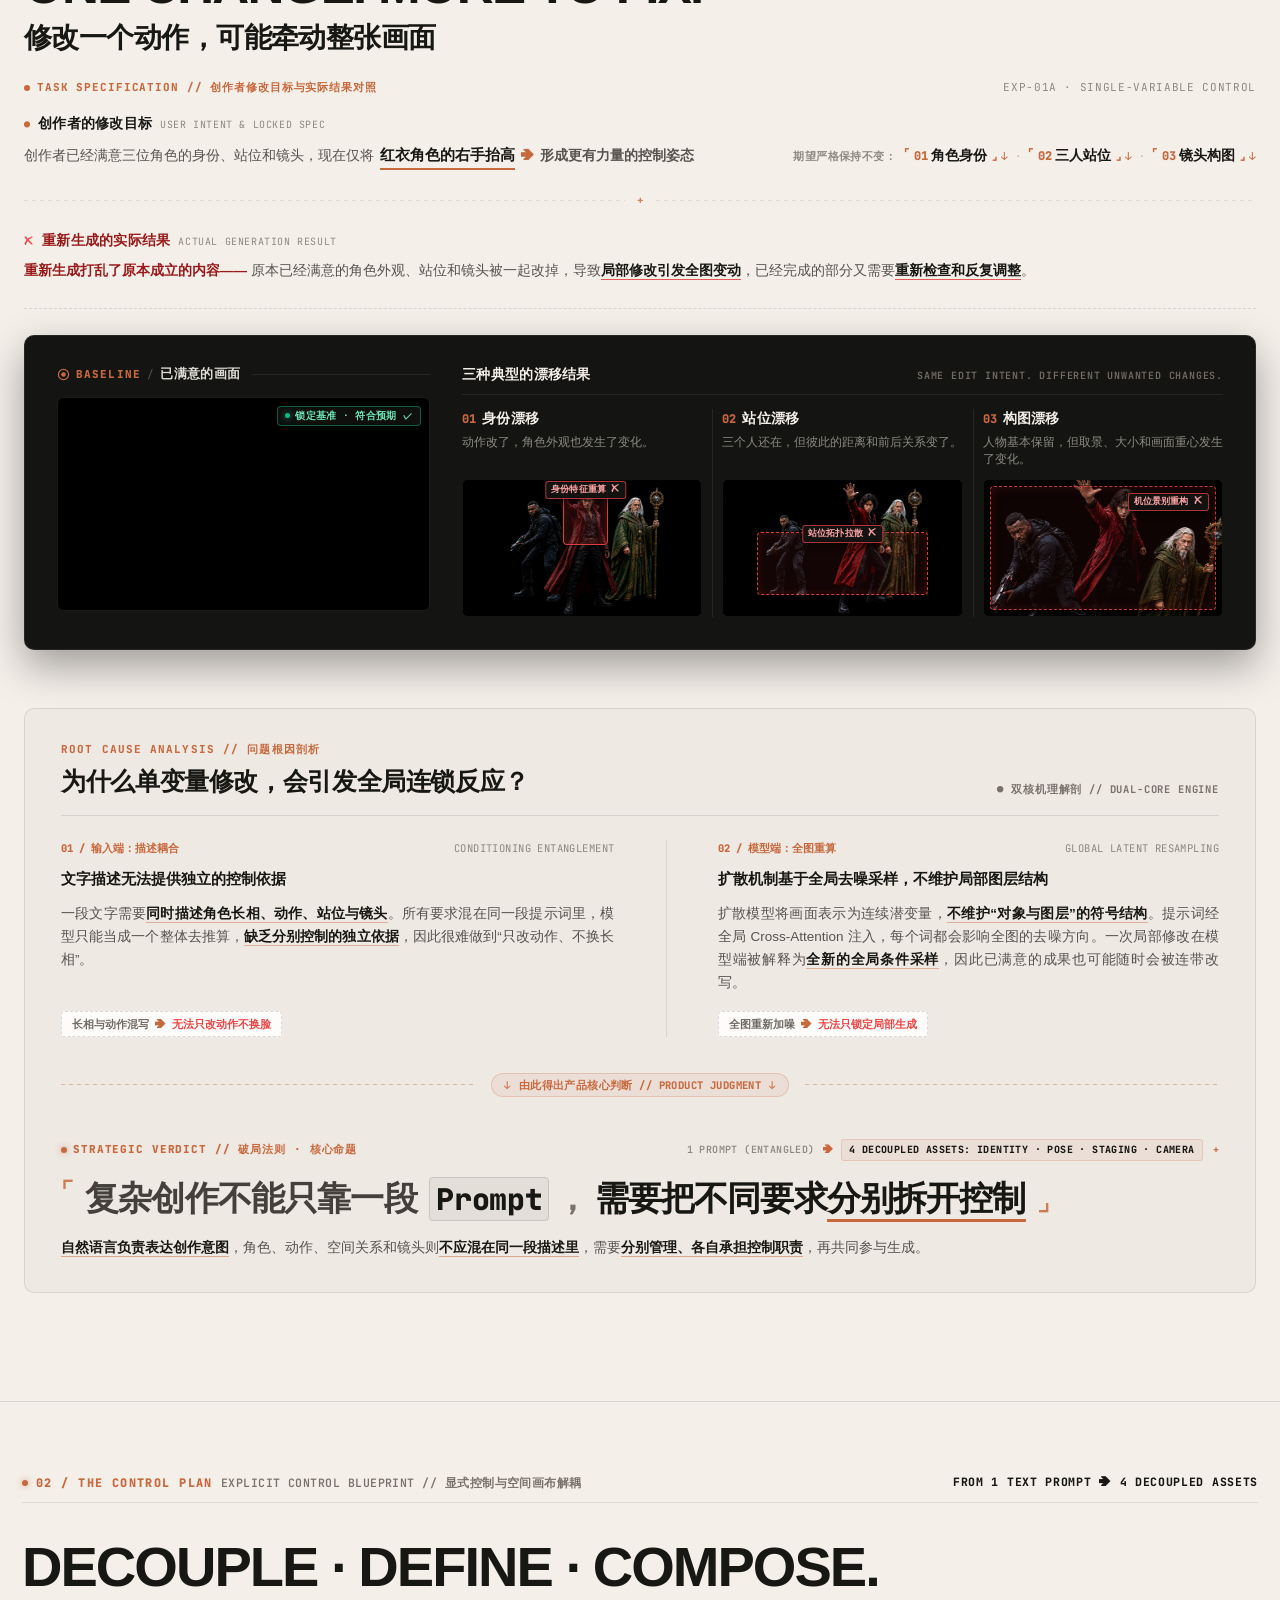
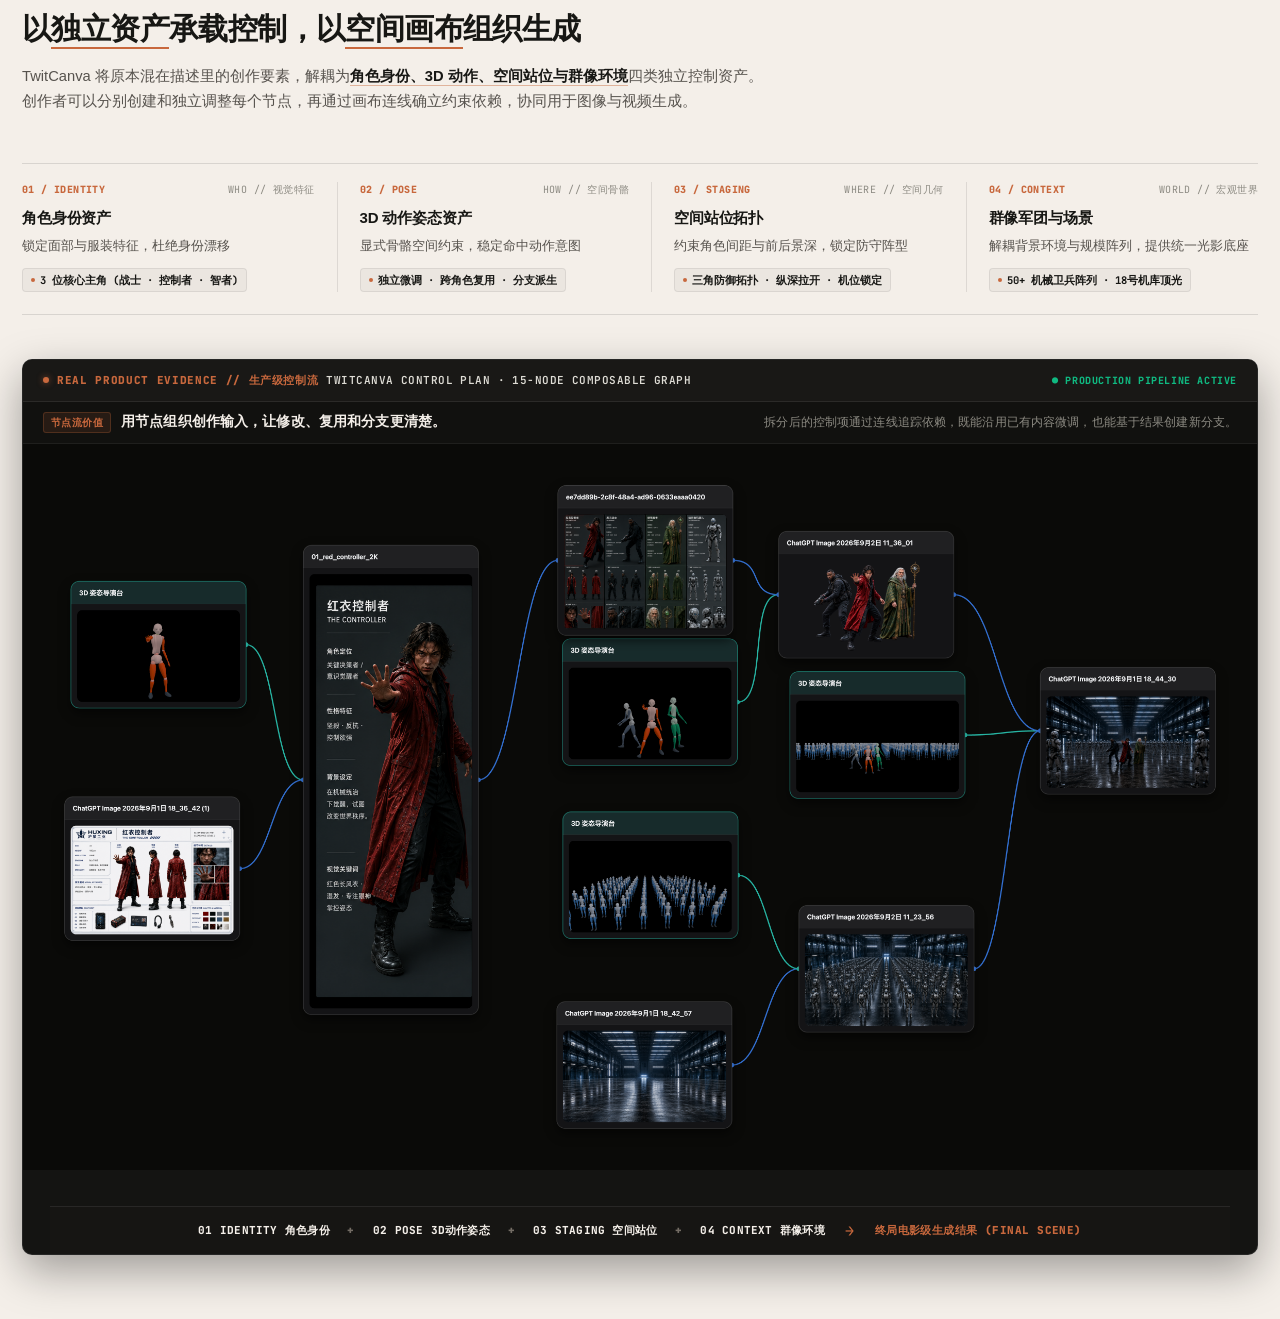
==== commit af73565a: "feat(twitcanva-hero): refine solo authorship rail with micro-icons, calibration bar, and clear scope" ====
--- a/preview-01-02.html
+++ b/preview-01-02.html
@@ -99,15 +99,29 @@
                 <span class="flow-to">走向<strong>角色 · 动作 · 站位 · 镜头</strong>的<span class="highlight-accent">显式控制体系</span></span>
               </div>
 
-              <!-- De-boxed Pure Engineering Solo Credit Line (Zero Box Containers) -->
+              <!-- Engineering Solo Credit Rail (带精致外围细节与微图标) -->
               <div class="tc-h1-r1__solo-line" aria-label="个人独立全栈研发凭证">
-                <span class="solo-badge-tag"><span class="pulse-dot"></span> 100% SOLO BUILD</span>
-                <span class="solo-sep" aria-hidden="true">/</span>
-                <span class="solo-text">
-                  <strong class="solo-role-hl">AI PM 独立全栈研发</strong>
-                  <span class="solo-dot-sep">·</span>
-                  <strong class="solo-paradigm-hl">AI-Native 敏捷落地</strong>
+                <span class="solo-badge-tag">
+                  <span class="pulse-dot"></span>
+                  <span class="solo-badge-text">100% SOLO BUILD</span>
                 </span>
+                <span class="solo-divider-bar" aria-hidden="true"></span>
+                <div class="solo-text-cluster">
+                  <span class="solo-item-group">
+                    <svg class="solo-icon" width="12" height="12" viewBox="0 0 14 14" fill="none" aria-hidden="true">
+                      <path d="M 2.5,3.5 L 6,7 L 2.5,10.5 M 7.5,10.5 L 12,10.5" stroke="#171714" stroke-width="1.4" stroke-linecap="round" stroke-linejoin="round"/>
+                    </svg>
+                    <strong class="solo-role-hl">AI PM 独立全栈研发</strong>
+                  </span>
+                  <span class="solo-dot-sep" aria-hidden="true">·</span>
+                  <span class="solo-item-group">
+                    <svg class="solo-icon solo-icon--accent" width="12" height="12" viewBox="0 0 14 14" fill="none" aria-hidden="true">
+                      <path d="M 7.5,1.5 L 3.5,7.5 L 7,7.5 L 6.5,12.5 L 10.5,6.5 L 7,6.5 Z" fill="#c8683d"/>
+                    </svg>
+                    <strong class="solo-paradigm-hl">AI-Native 敏捷落地</strong>
+                  </span>
+                </div>
+                <span class="solo-scope-pill">架构 · 画布 · 全栈 100% 独立交付</span>
               </div>
             </div>
 
--- a/css/01-twitcanva-01-02-r2.css
+++ b/css/01-twitcanva-01-02-r2.css
@@ -249,17 +249,19 @@
   border-radius: 2px;
 }
 
-/* De-boxed Pure Engineering Solo Credit Line (Zero Box Blocks) */
+/* Engineering Solo Credit Rail (带精致外围细节与微图标) */
 .tc-h1-r1__solo-line {
-  display: flex;
+  display: inline-flex;
   align-items: center;
   gap: 10px;
   flex-wrap: wrap;
-  padding: 0;
-  margin-top: 3px;
-  background: transparent;
-  border: none;
-  box-shadow: none;
+  padding: 5px 12px 5px 8px;
+  margin-top: 6px;
+  background: rgba(23, 23, 20, 0.024);
+  border: 1px solid rgba(23, 23, 20, 0.08);
+  border-left: 2.5px solid #c8683d;
+  border-radius: 4px;
+  width: fit-content;
 }
 
 .tc-h1-r1__solo-line .solo-badge-tag {
@@ -288,16 +290,33 @@
   animation: tcPulse 2.4s infinite ease-in-out;
 }
 
-.tc-h1-r1__solo-line .solo-sep {
-  color: rgba(23, 23, 20, 0.3);
-  font-size: 12px;
-}
-
-.tc-h1-r1__solo-line .solo-text {
+.tc-h1-r1__solo-line .solo-divider-bar {
+  width: 1px;
+  height: 14px;
+  background: rgba(23, 23, 20, 0.15);
+  flex-shrink: 0;
+}
+
+.tc-h1-r1__solo-line .solo-text-cluster {
   display: inline-flex;
   align-items: center;
   gap: 8px;
-  font-size: 13.5px;
+  font-size: 13px;
+}
+
+.tc-h1-r1__solo-line .solo-item-group {
+  display: inline-flex;
+  align-items: center;
+  gap: 5px;
+}
+
+.tc-h1-r1__solo-line .solo-icon {
+  flex-shrink: 0;
+  opacity: 0.85;
+}
+
+.tc-h1-r1__solo-line .solo-icon--accent {
+  opacity: 1;
 }
 
 .tc-h1-r1__solo-line .solo-role-hl {
@@ -315,6 +334,19 @@
   color: #c8683d;
   font-weight: 850;
   letter-spacing: 0.01em;
+}
+
+.tc-h1-r1__solo-line .solo-scope-pill {
+  font-family: var(--font-mono, monospace);
+  font-size: 9.5px;
+  font-weight: 650;
+  color: #78716c;
+  background: rgba(23, 23, 20, 0.04);
+  border: 1px solid rgba(23, 23, 20, 0.08);
+  border-radius: 3px;
+  padding: 2px 6px;
+  letter-spacing: 0.02em;
+  white-space: nowrap;
 }
 
 /* Right 36% Architecture Spec Rail Box */
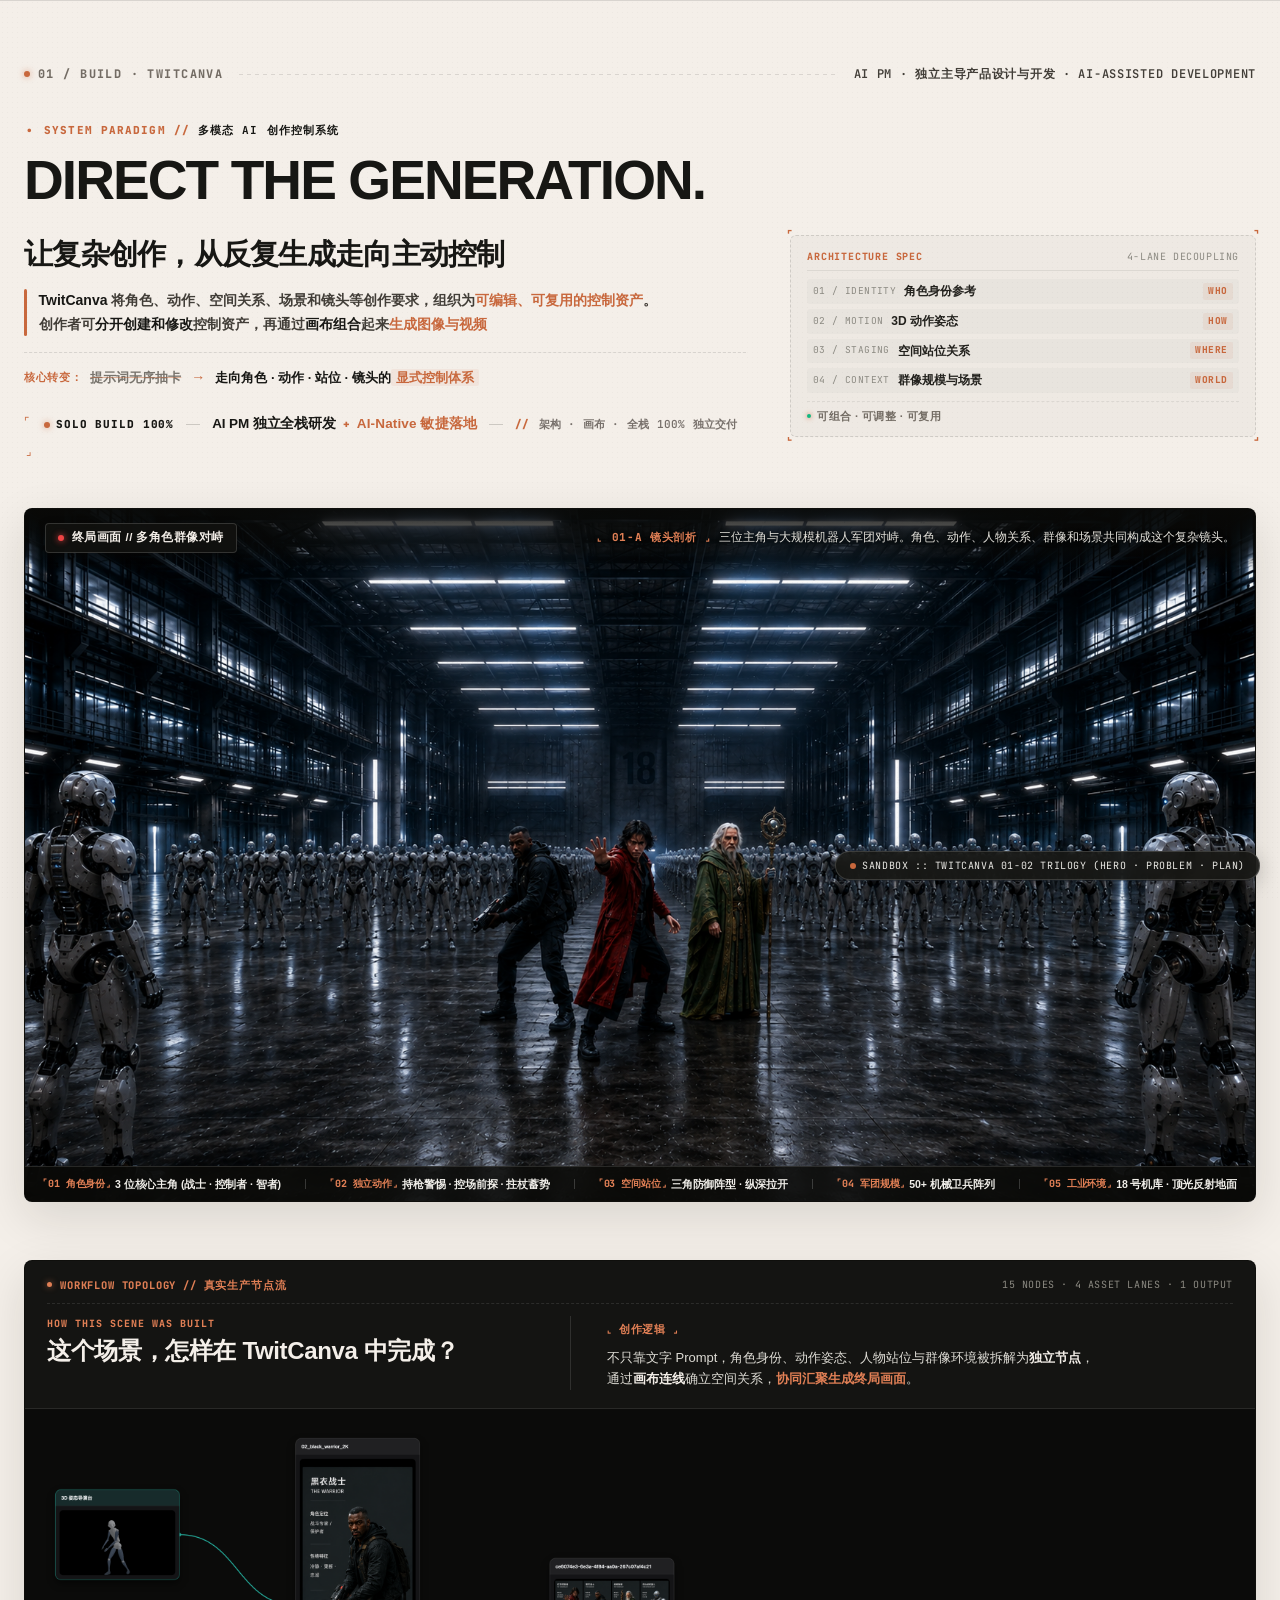
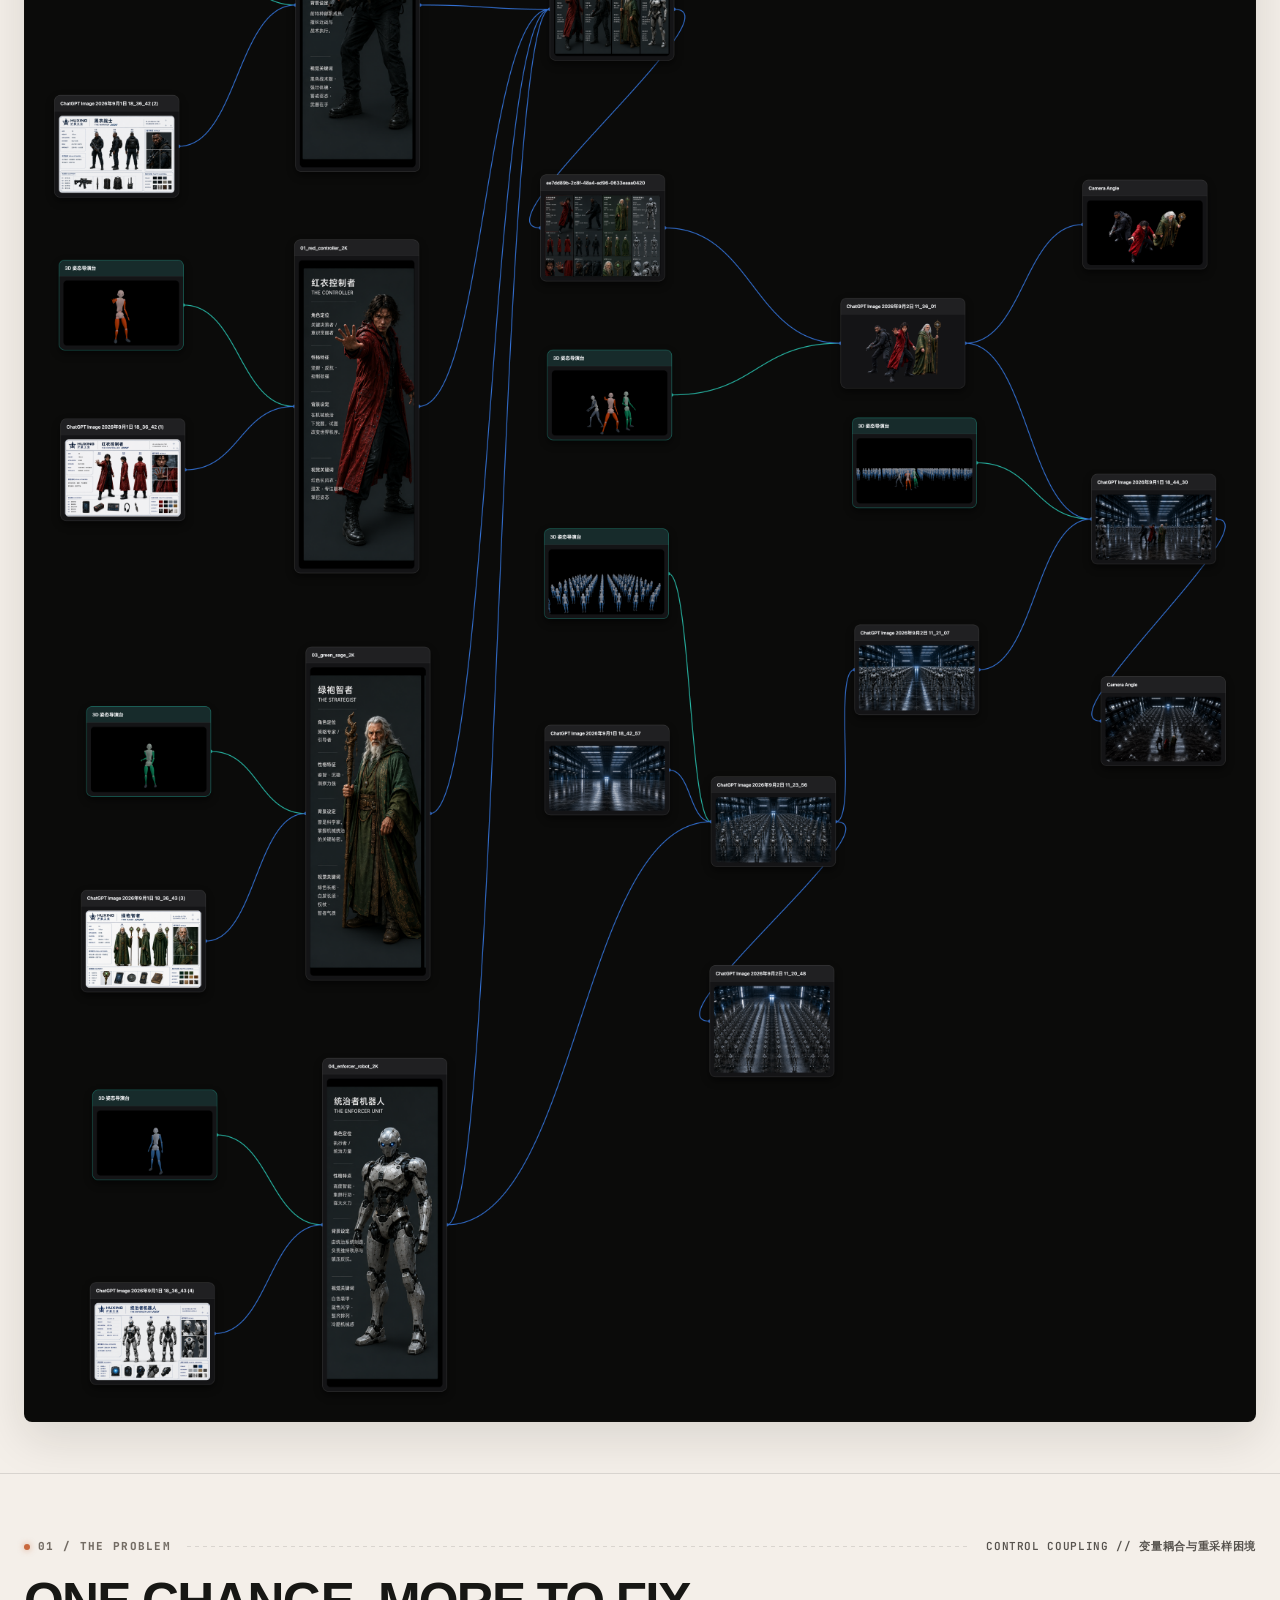
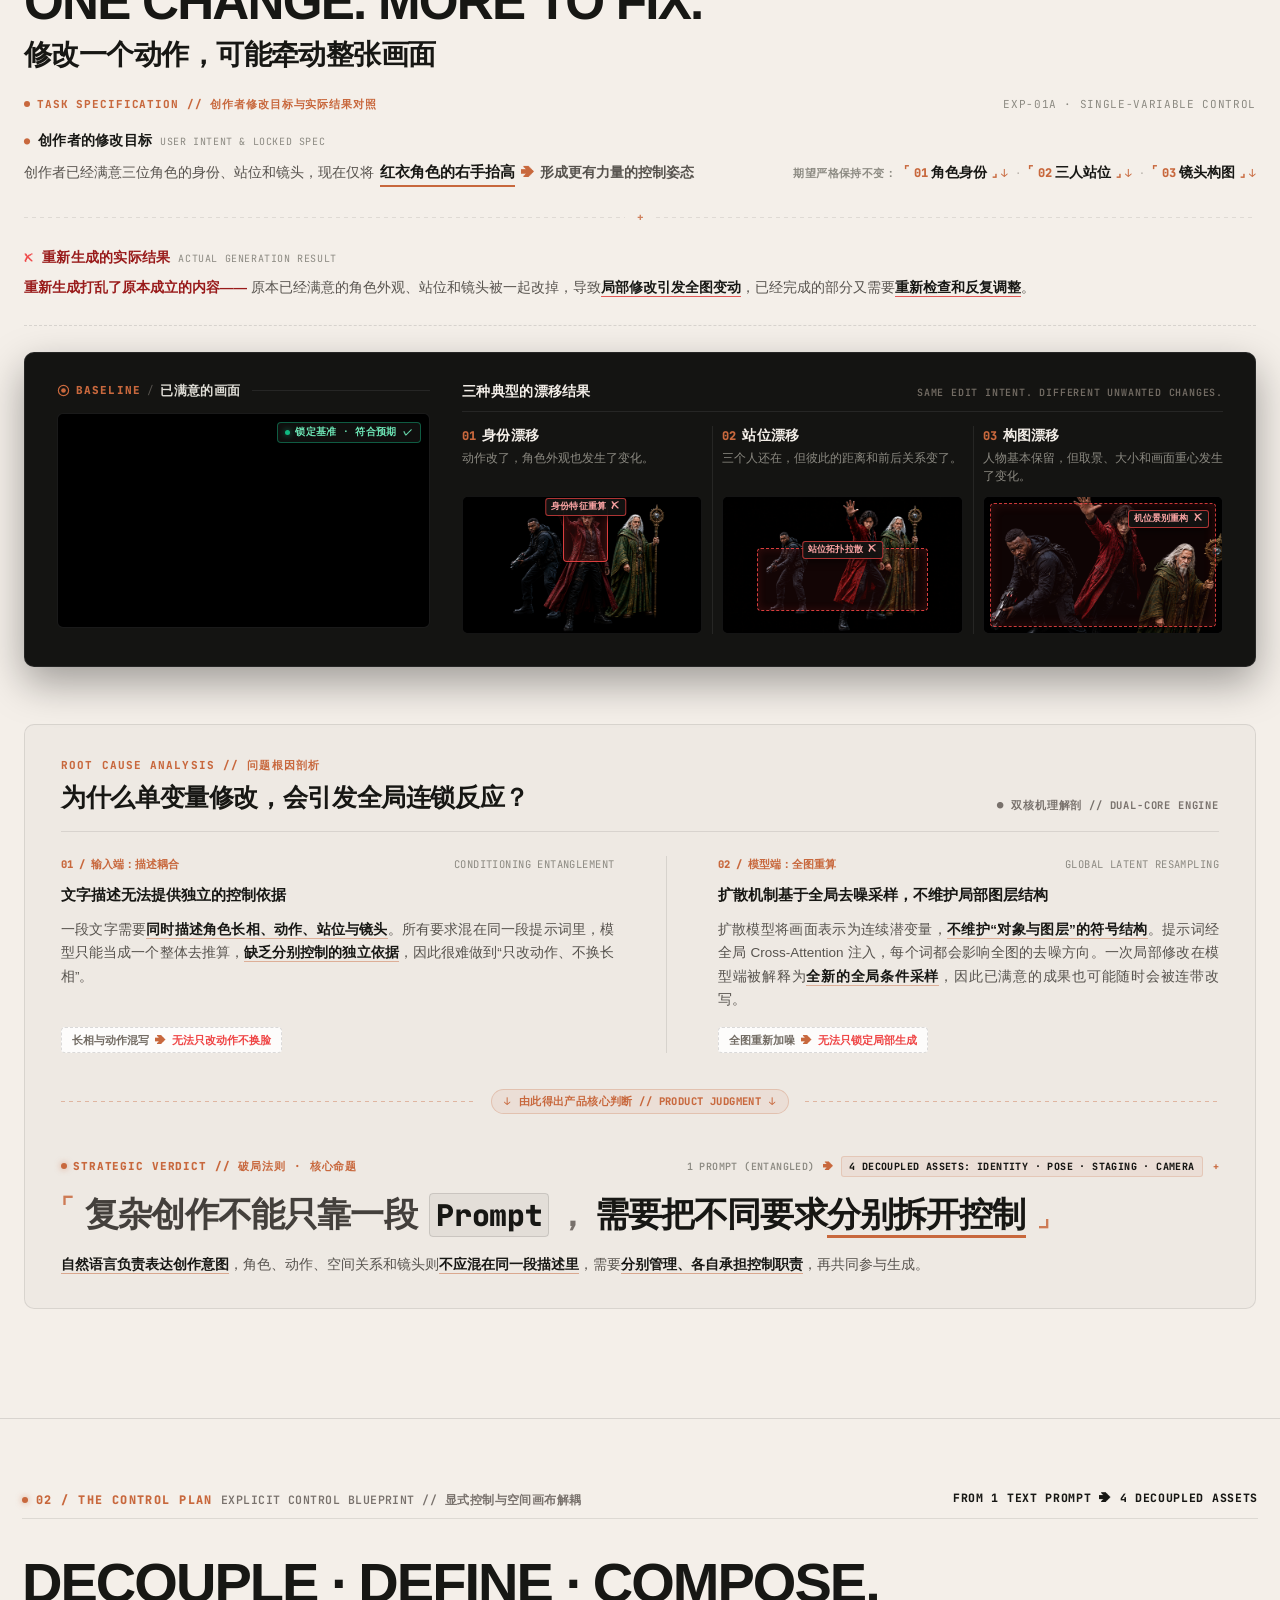
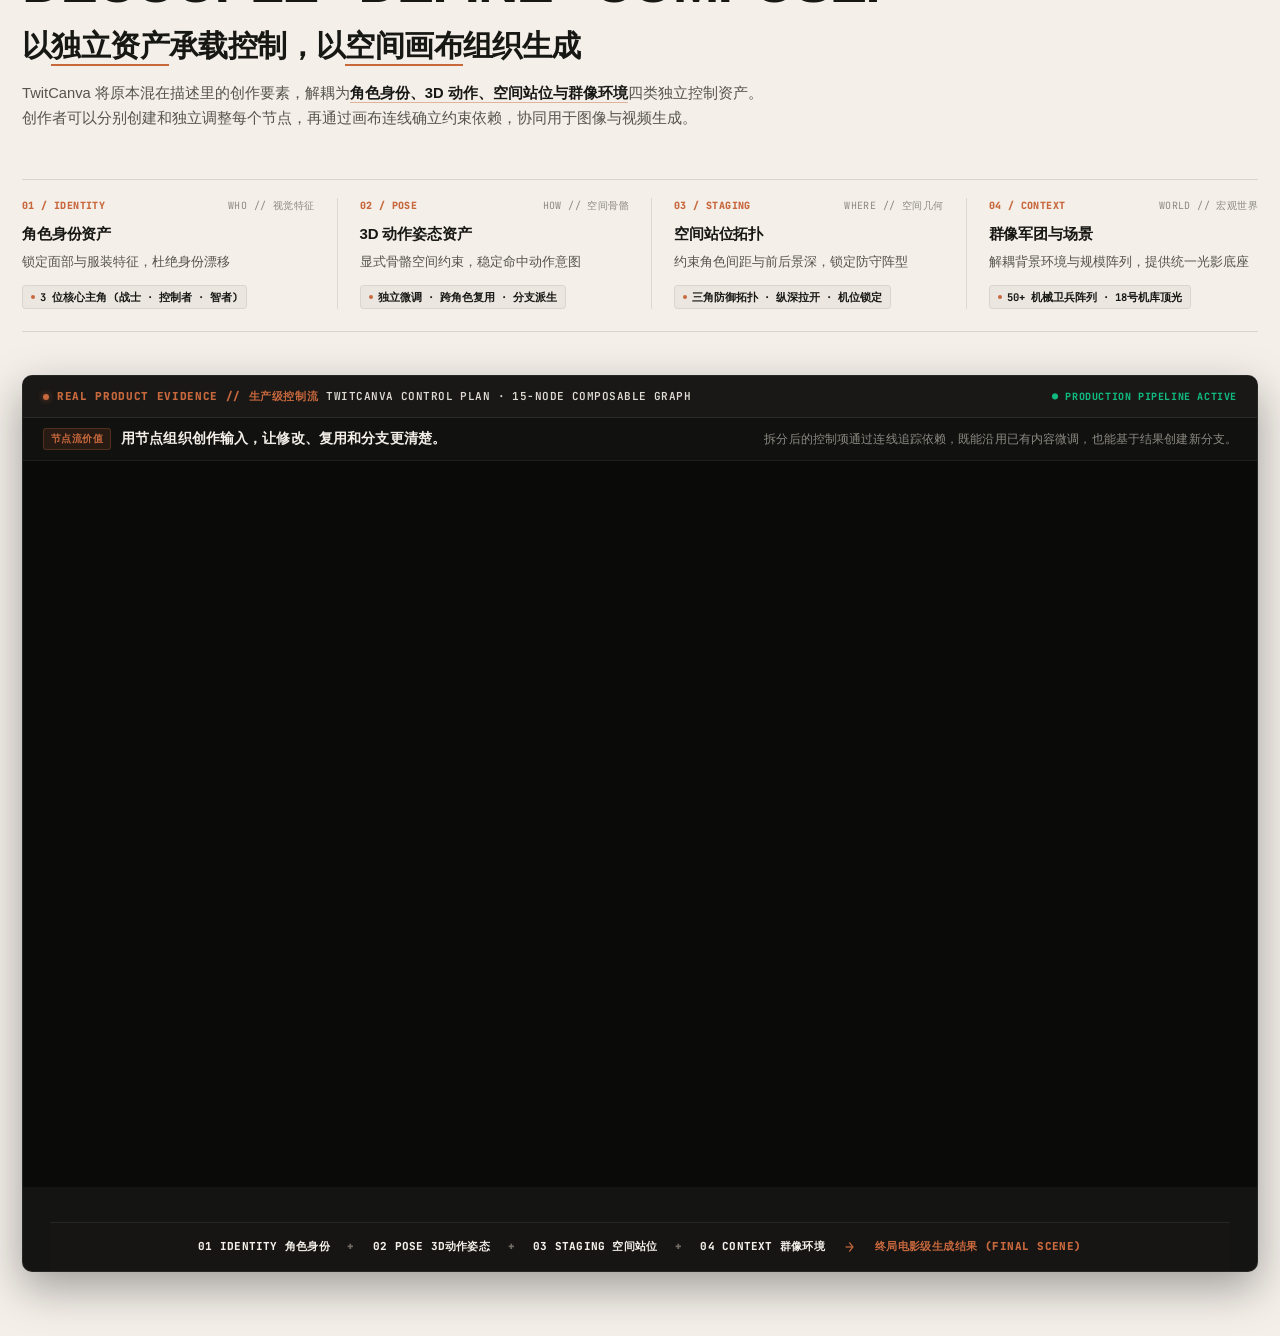
==== commit 86cae943: "feat(twitcanva-hero): implement scheme a blueprint caliper stream with zero chunky boxes" ====
--- a/preview-01-02.html
+++ b/preview-01-02.html
@@ -99,29 +99,30 @@
                 <span class="flow-to">走向<strong>角色 · 动作 · 站位 · 镜头</strong>的<span class="highlight-accent">显式控制体系</span></span>
               </div>
 
-              <!-- Engineering Solo Credit Rail (带精致外围细节与微图标) -->
-              <div class="tc-h1-r1__solo-line" aria-label="个人独立全栈研发凭证">
-                <span class="solo-badge-tag">
+              <!-- Scheme A: Blueprint Caliper Stream (100% De-boxed, Zero Chunky Boxes) -->
+              <div class="tc-h1-r1__solo-caliper" aria-label="个人独立全栈研发凭证">
+                <span class="caliper-bracket caliper-bracket--lead" aria-hidden="true">⌜</span>
+                
+                <div class="caliper-core-badge">
                   <span class="pulse-dot"></span>
-                  <span class="solo-badge-text">100% SOLO BUILD</span>
+                  <span class="caliper-solo-tag">SOLO BUILD 100%</span>
+                </div>
+
+                <span class="caliper-hairline-connector" aria-hidden="true"></span>
+
+                <div class="caliper-role-group">
+                  <strong class="caliper-role-title">AI PM 独立全栈研发</strong>
+                  <span class="caliper-crosshair" aria-hidden="true">+</span>
+                  <strong class="caliper-paradigm-title">AI-Native 敏捷落地</strong>
+                </div>
+
+                <span class="caliper-hairline-connector" aria-hidden="true"></span>
+
+                <span class="caliper-scope-telemetry">
+                  <span class="scope-prefix">//</span> 架构 · 画布 · 全栈 100% 独立交付
                 </span>
-                <span class="solo-divider-bar" aria-hidden="true"></span>
-                <div class="solo-text-cluster">
-                  <span class="solo-item-group">
-                    <svg class="solo-icon" width="12" height="12" viewBox="0 0 14 14" fill="none" aria-hidden="true">
-                      <path d="M 2.5,3.5 L 6,7 L 2.5,10.5 M 7.5,10.5 L 12,10.5" stroke="#171714" stroke-width="1.4" stroke-linecap="round" stroke-linejoin="round"/>
-                    </svg>
-                    <strong class="solo-role-hl">AI PM 独立全栈研发</strong>
-                  </span>
-                  <span class="solo-dot-sep" aria-hidden="true">·</span>
-                  <span class="solo-item-group">
-                    <svg class="solo-icon solo-icon--accent" width="12" height="12" viewBox="0 0 14 14" fill="none" aria-hidden="true">
-                      <path d="M 7.5,1.5 L 3.5,7.5 L 7,7.5 L 6.5,12.5 L 10.5,6.5 L 7,6.5 Z" fill="#c8683d"/>
-                    </svg>
-                    <strong class="solo-paradigm-hl">AI-Native 敏捷落地</strong>
-                  </span>
-                </div>
-                <span class="solo-scope-pill">架构 · 画布 · 全栈 100% 独立交付</span>
+
+                <span class="caliper-bracket caliper-bracket--tail" aria-hidden="true">⌟</span>
               </div>
             </div>
 
--- a/css/01-twitcanva-01-02-r2.css
+++ b/css/01-twitcanva-01-02-r2.css
@@ -249,39 +249,41 @@
   border-radius: 2px;
 }
 
-/* Engineering Solo Credit Rail (带精致外围细节与微图标) */
-.tc-h1-r1__solo-line {
-  display: inline-flex;
-  align-items: center;
-  gap: 10px;
+/* Scheme A: Blueprint Caliper Stream (100% De-boxed, Zero Boxes) */
+.tc-h1-r1__solo-caliper {
+  display: inline-flex;
+  align-items: center;
+  gap: 8px 12px;
   flex-wrap: wrap;
-  padding: 5px 12px 5px 8px;
+  padding: 4px 0;
   margin-top: 6px;
-  background: rgba(23, 23, 20, 0.024);
-  border: 1px solid rgba(23, 23, 20, 0.08);
-  border-left: 2.5px solid #c8683d;
-  border-radius: 4px;
-  width: fit-content;
-}
-
-.tc-h1-r1__solo-line .solo-badge-tag {
+  background: transparent;
+  border: none;
+  box-shadow: none;
+}
+
+.tc-h1-r1__solo-caliper .caliper-bracket {
+  color: #c8683d;
+  font-family: var(--font-mono, monospace);
+  font-size: 15px;
+  font-weight: 400;
+  line-height: 1;
+  opacity: 0.9;
+  user-select: none;
+}
+
+.tc-h1-r1__solo-caliper .caliper-core-badge {
   display: inline-flex;
   align-items: center;
   gap: 6px;
   font-family: var(--font-mono, monospace);
-  font-size: 10px;
-  font-weight: 800;
-  color: #f4efe9;
+  font-size: 11px;
+  font-weight: 850;
   letter-spacing: 0.08em;
-  background-color: #171714;
-  padding: 3px 8px;
-  border-radius: 3px;
-  border: 1px solid rgba(255, 255, 255, 0.14);
-  box-shadow: 0 2px 6px rgba(23, 23, 20, 0.12);
-  flex-shrink: 0;
-}
-
-.tc-h1-r1__solo-line .pulse-dot {
+  color: #171714;
+}
+
+.tc-h1-r1__solo-caliper .pulse-dot {
   width: 6px;
   height: 6px;
   border-radius: 50%;
@@ -290,63 +292,52 @@
   animation: tcPulse 2.4s infinite ease-in-out;
 }
 
-.tc-h1-r1__solo-line .solo-divider-bar {
-  width: 1px;
-  height: 14px;
-  background: rgba(23, 23, 20, 0.15);
+.tc-h1-r1__solo-caliper .caliper-hairline-connector {
+  width: 14px;
+  height: 1px;
+  background: rgba(23, 23, 20, 0.18);
   flex-shrink: 0;
 }
 
-.tc-h1-r1__solo-line .solo-text-cluster {
-  display: inline-flex;
-  align-items: center;
-  gap: 8px;
-  font-size: 13px;
-}
-
-.tc-h1-r1__solo-line .solo-item-group {
-  display: inline-flex;
-  align-items: center;
-  gap: 5px;
-}
-
-.tc-h1-r1__solo-line .solo-icon {
-  flex-shrink: 0;
-  opacity: 0.85;
-}
-
-.tc-h1-r1__solo-line .solo-icon--accent {
-  opacity: 1;
-}
-
-.tc-h1-r1__solo-line .solo-role-hl {
+.tc-h1-r1__solo-caliper .caliper-role-group {
+  display: inline-flex;
+  align-items: baseline;
+  gap: 6px;
+  font-size: 13.5px;
+}
+
+.tc-h1-r1__solo-caliper .caliper-role-title {
   color: #171714;
   font-weight: 850;
   letter-spacing: -0.01em;
 }
 
-.tc-h1-r1__solo-line .solo-dot-sep {
-  color: #a8a29e;
+.tc-h1-r1__solo-caliper .caliper-crosshair {
+  color: #c8683d;
+  font-family: var(--font-mono, monospace);
   font-size: 11px;
-}
-
-.tc-h1-r1__solo-line .solo-paradigm-hl {
+  font-weight: 800;
+  padding: 0 1px;
+}
+
+.tc-h1-r1__solo-caliper .caliper-paradigm-title {
   color: #c8683d;
   font-weight: 850;
   letter-spacing: 0.01em;
 }
 
-.tc-h1-r1__solo-line .solo-scope-pill {
-  font-family: var(--font-mono, monospace);
-  font-size: 9.5px;
-  font-weight: 650;
+.tc-h1-r1__solo-caliper .caliper-scope-telemetry {
+  font-family: var(--font-mono, monospace);
+  font-size: 11px;
   color: #78716c;
-  background: rgba(23, 23, 20, 0.04);
-  border: 1px solid rgba(23, 23, 20, 0.08);
-  border-radius: 3px;
-  padding: 2px 6px;
+  font-weight: 600;
   letter-spacing: 0.02em;
-  white-space: nowrap;
+}
+
+.tc-h1-r1__solo-caliper .caliper-scope-telemetry .scope-prefix {
+  color: #c8683d;
+  font-weight: 800;
+  margin-right: 2px;
 }
 
 /* Right 36% Architecture Spec Rail Box */
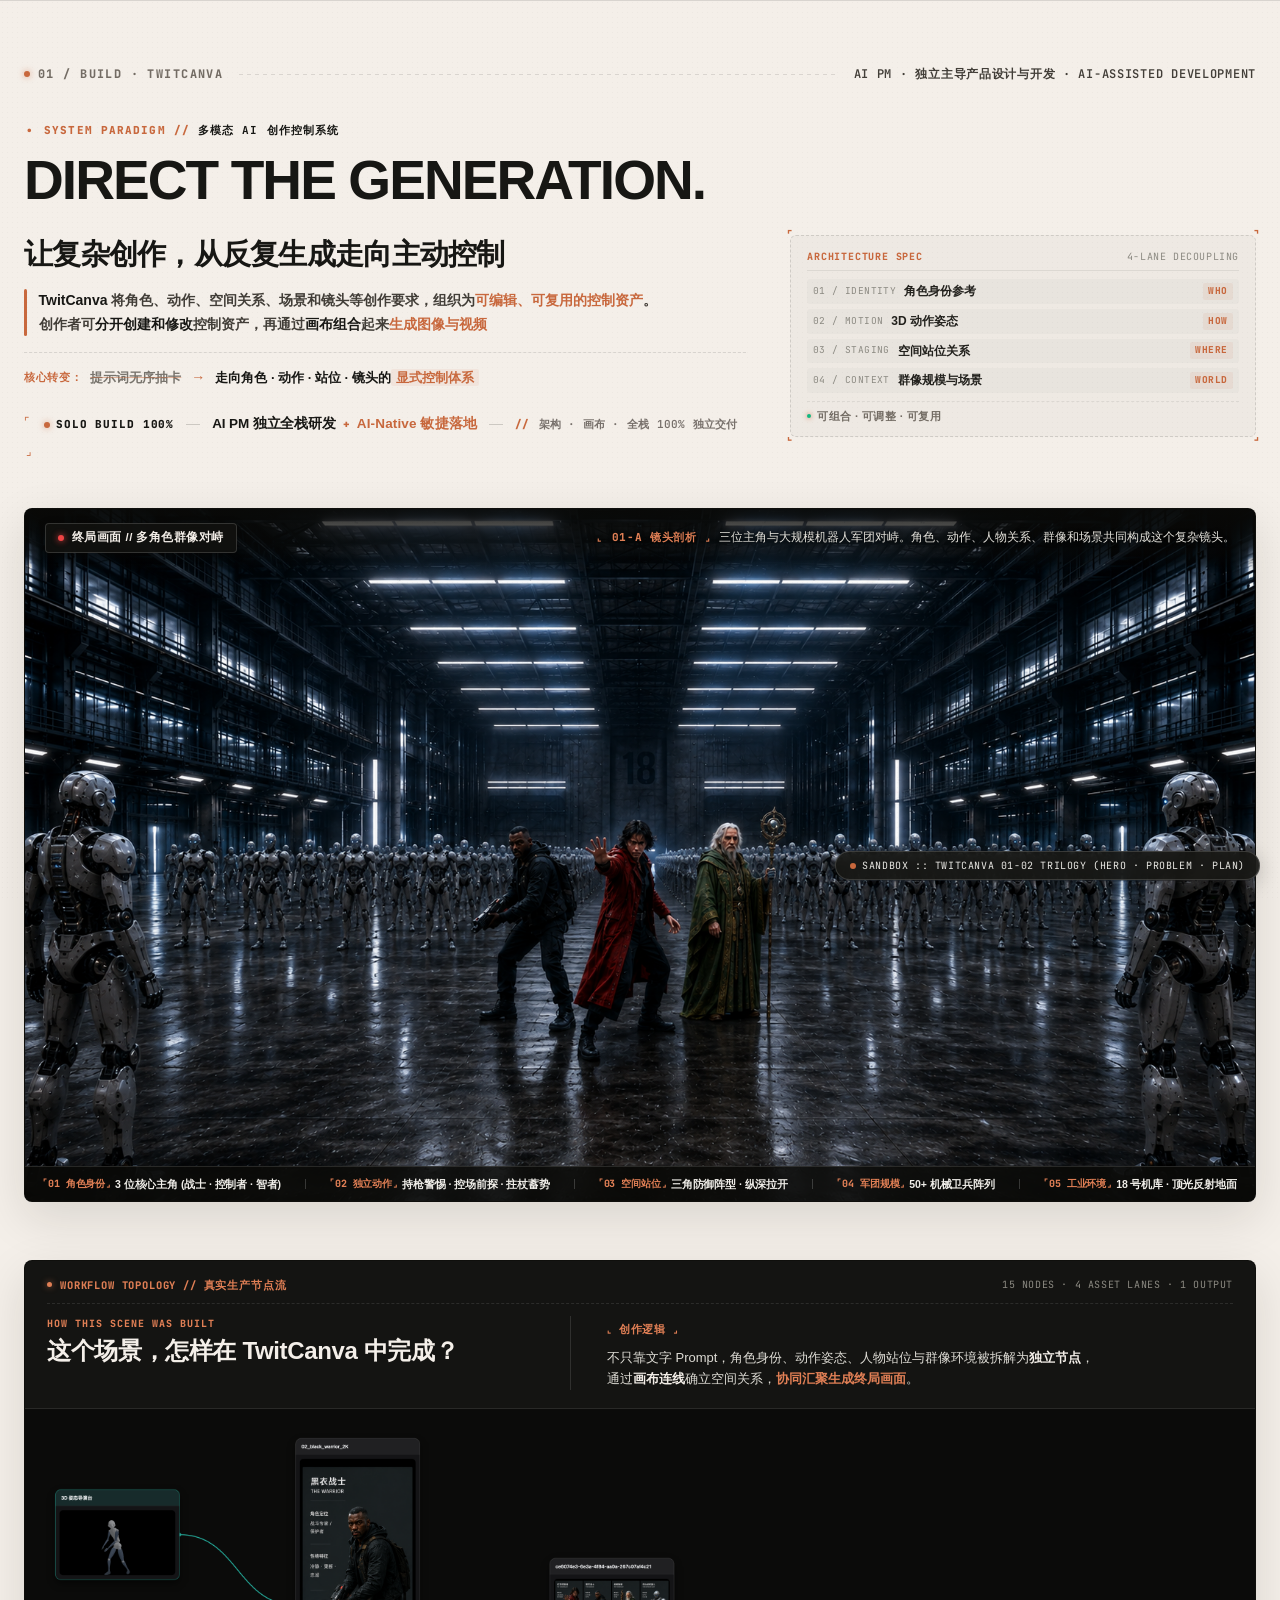
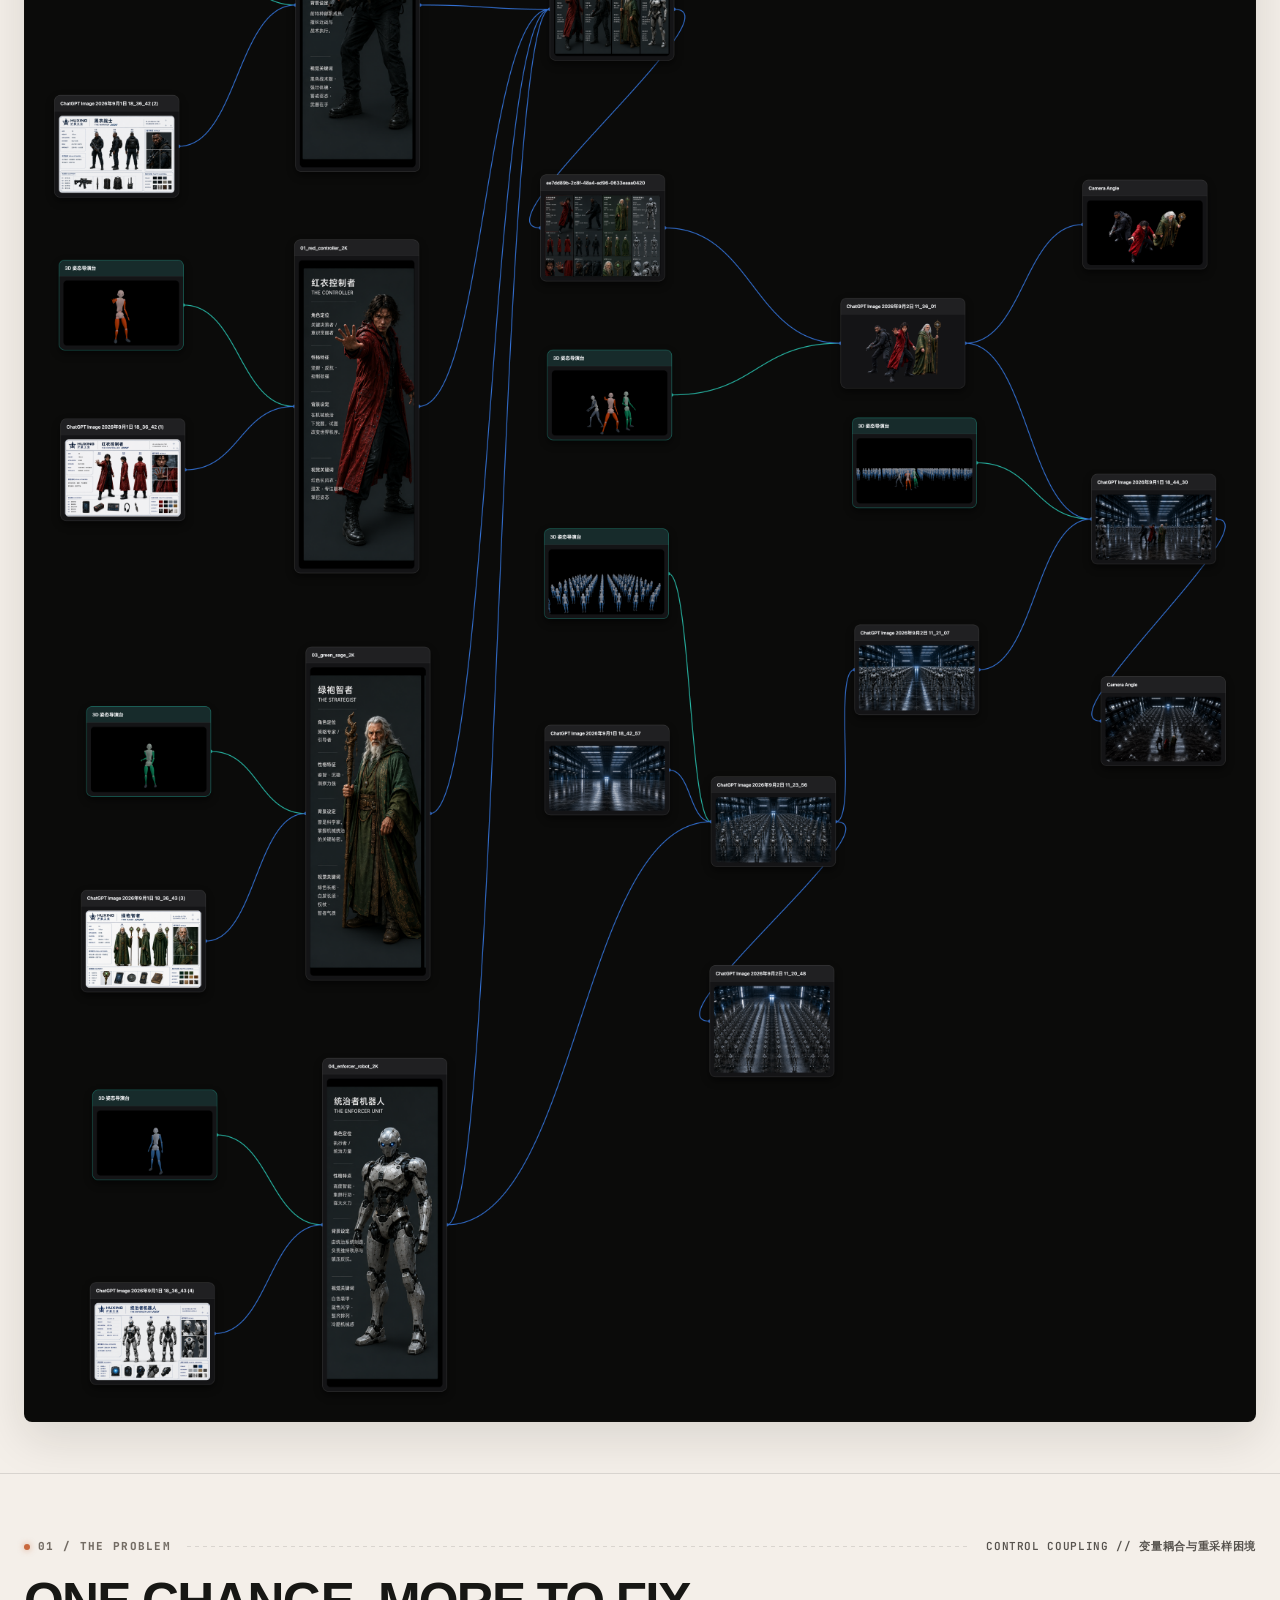
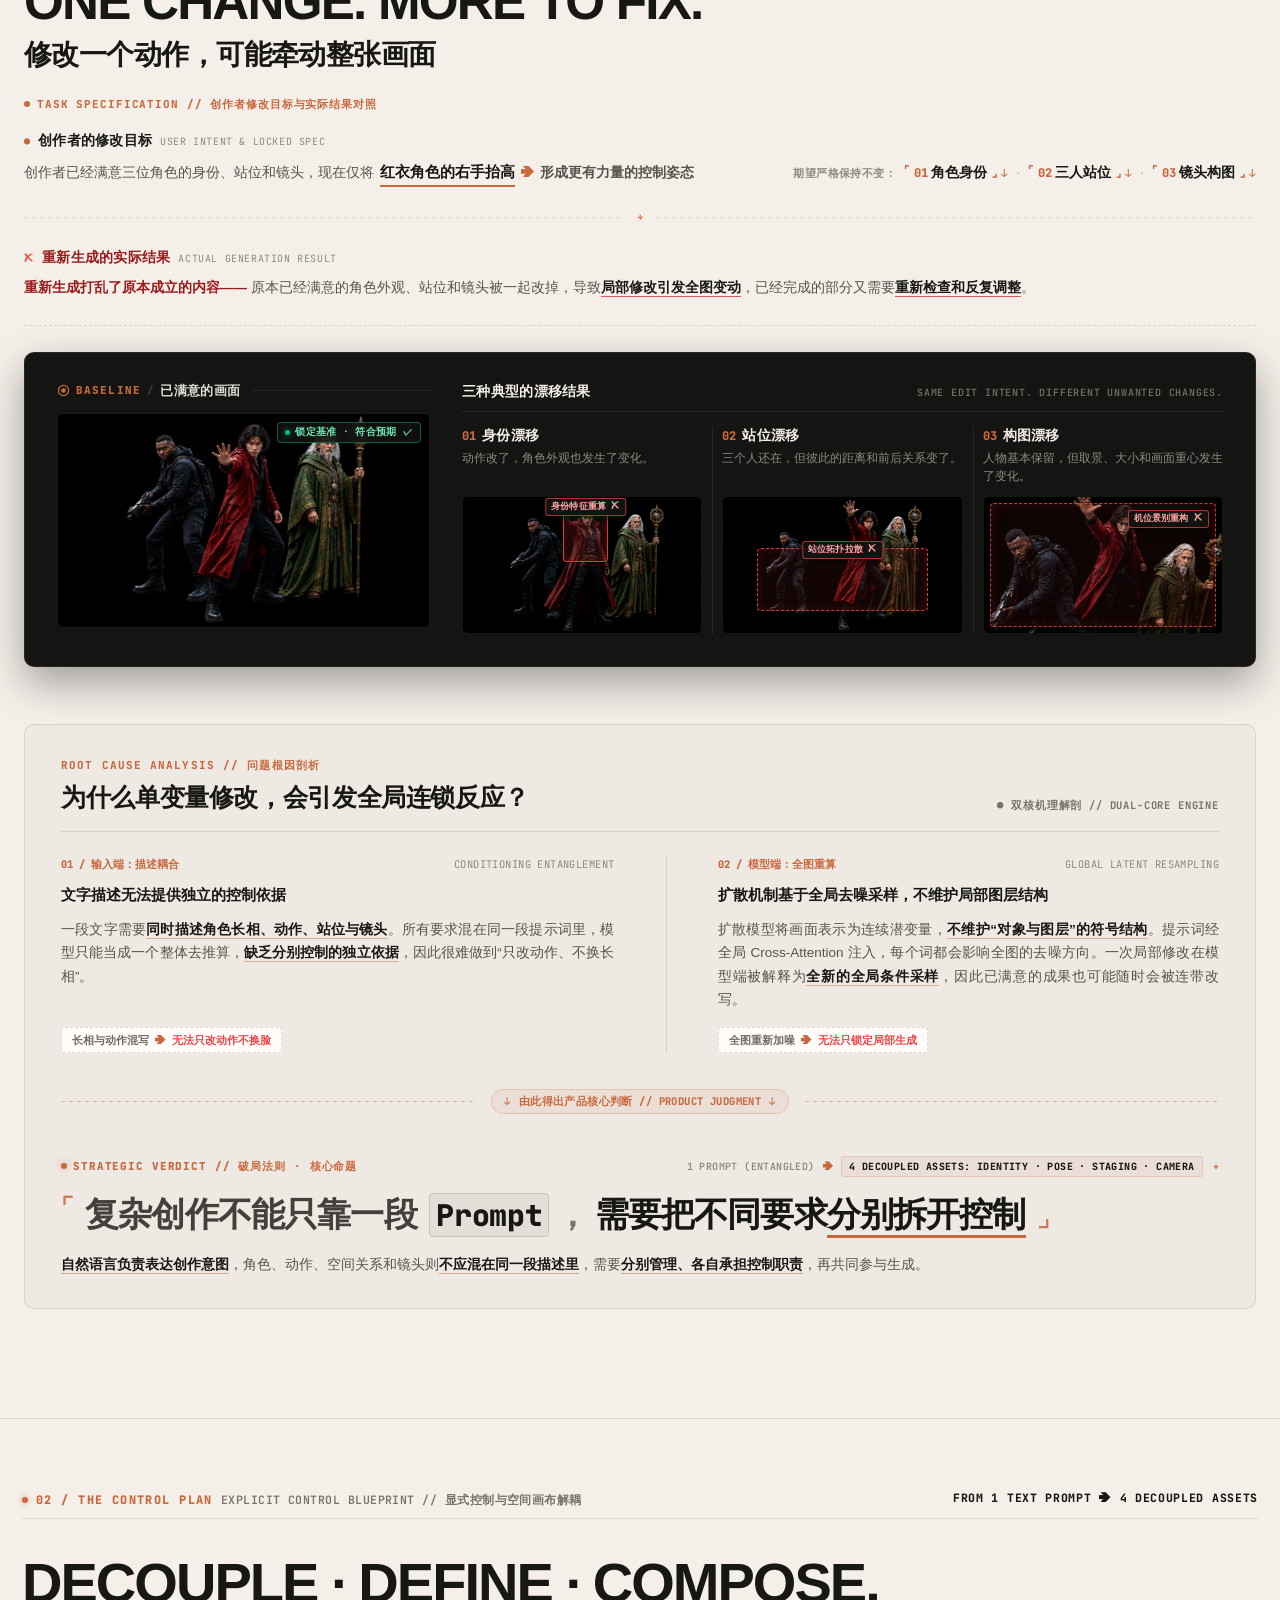
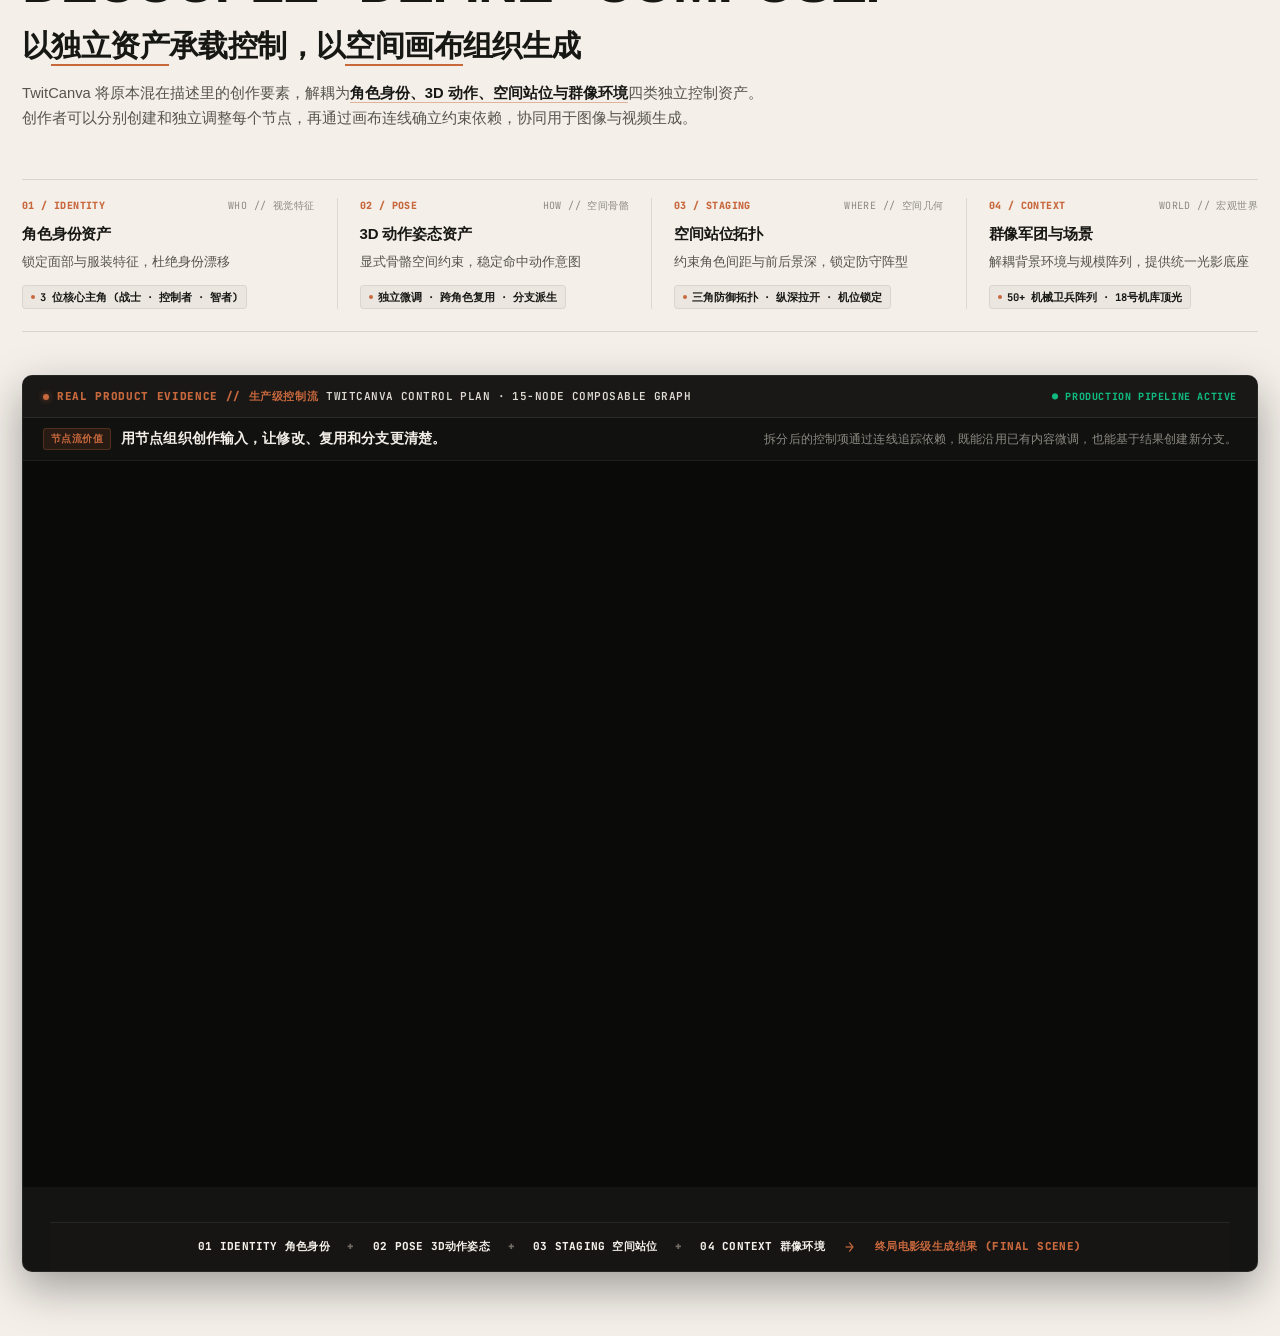
==== commit eb5cc97f: "fix(twitcanva-problem): remove redundant experimental code string EXP-01A" ====
--- a/preview-01-02.html
+++ b/preview-01-02.html
@@ -305,7 +305,6 @@
               <span class="track-dot"></span>
               <span class="track-kicker">TASK SPECIFICATION // 创作者修改目标与实际结果对照</span>
             </div>
-            <span class="track-spec-code">EXP-01A · SINGLE-VARIABLE CONTROL</span>
           </div>
 
           <!-- Rail 1: User Intent & Locked Baseline (创作者精密目标轨) -->
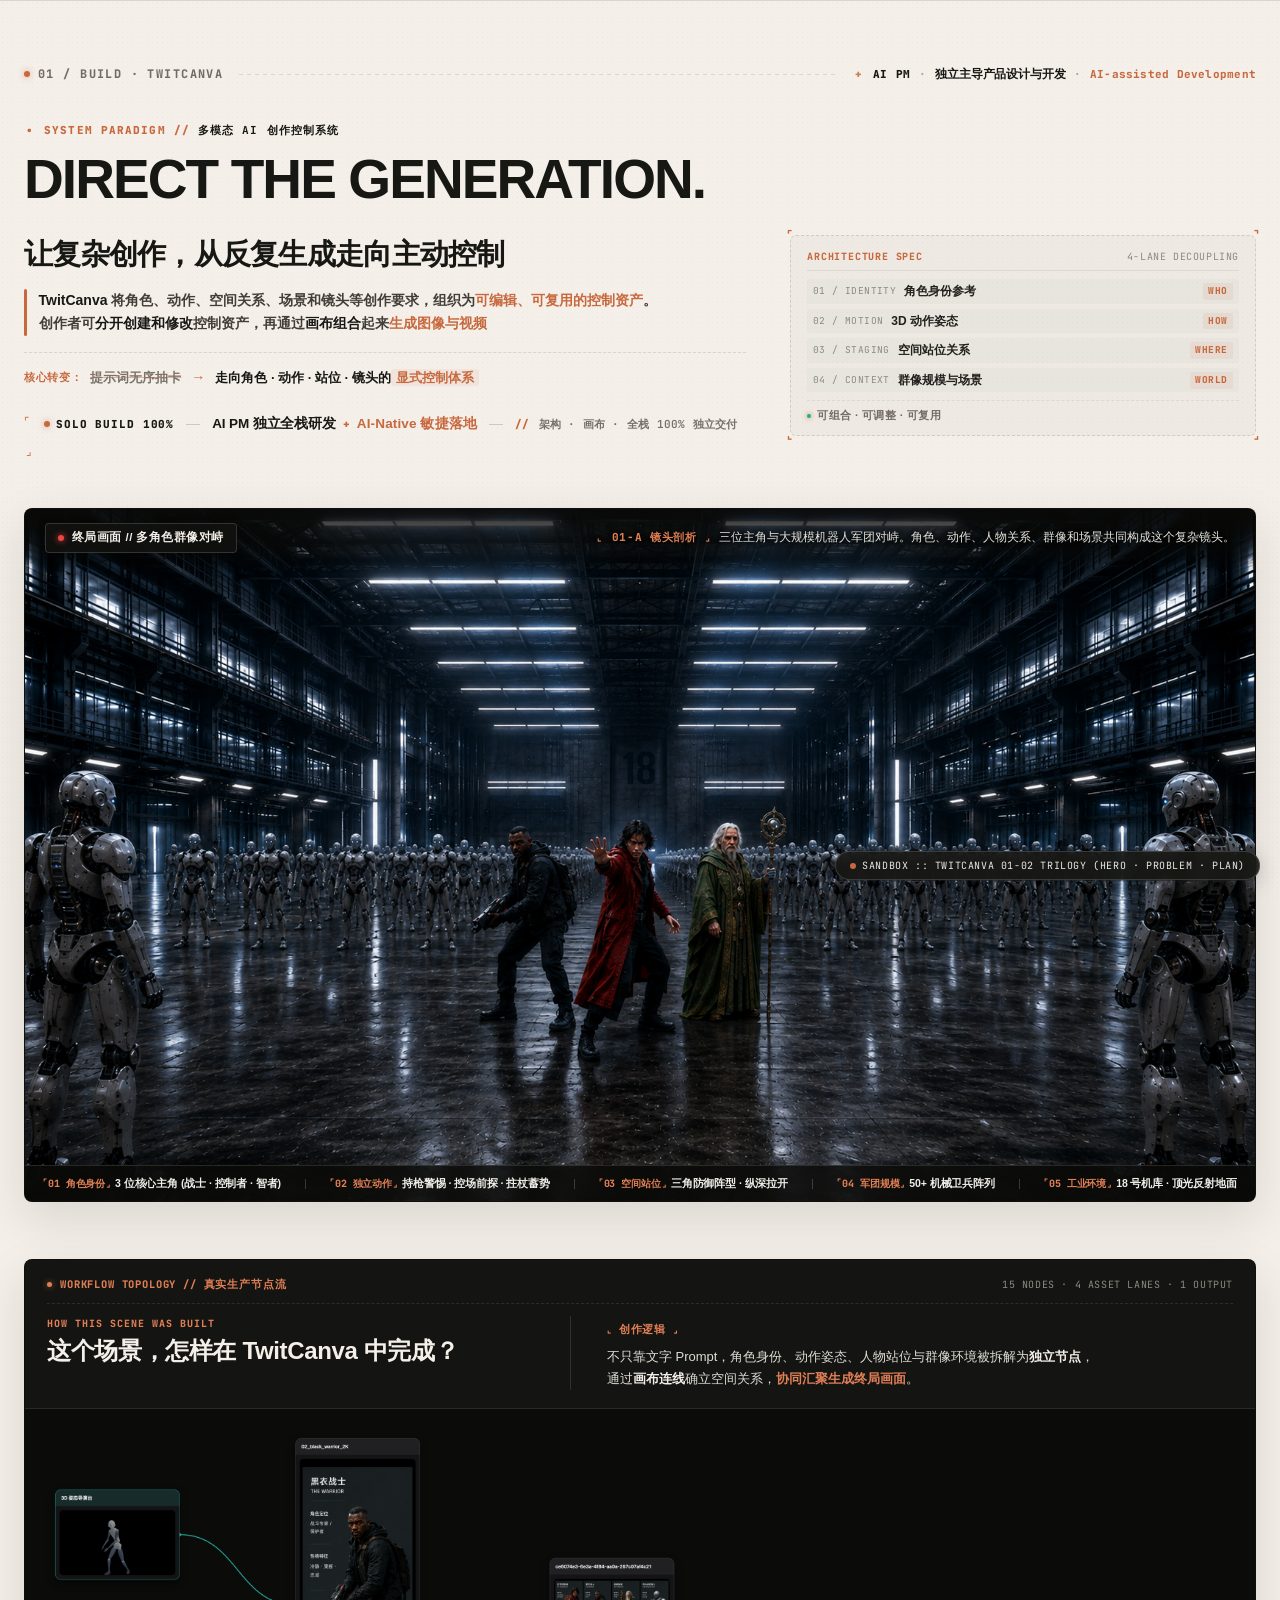
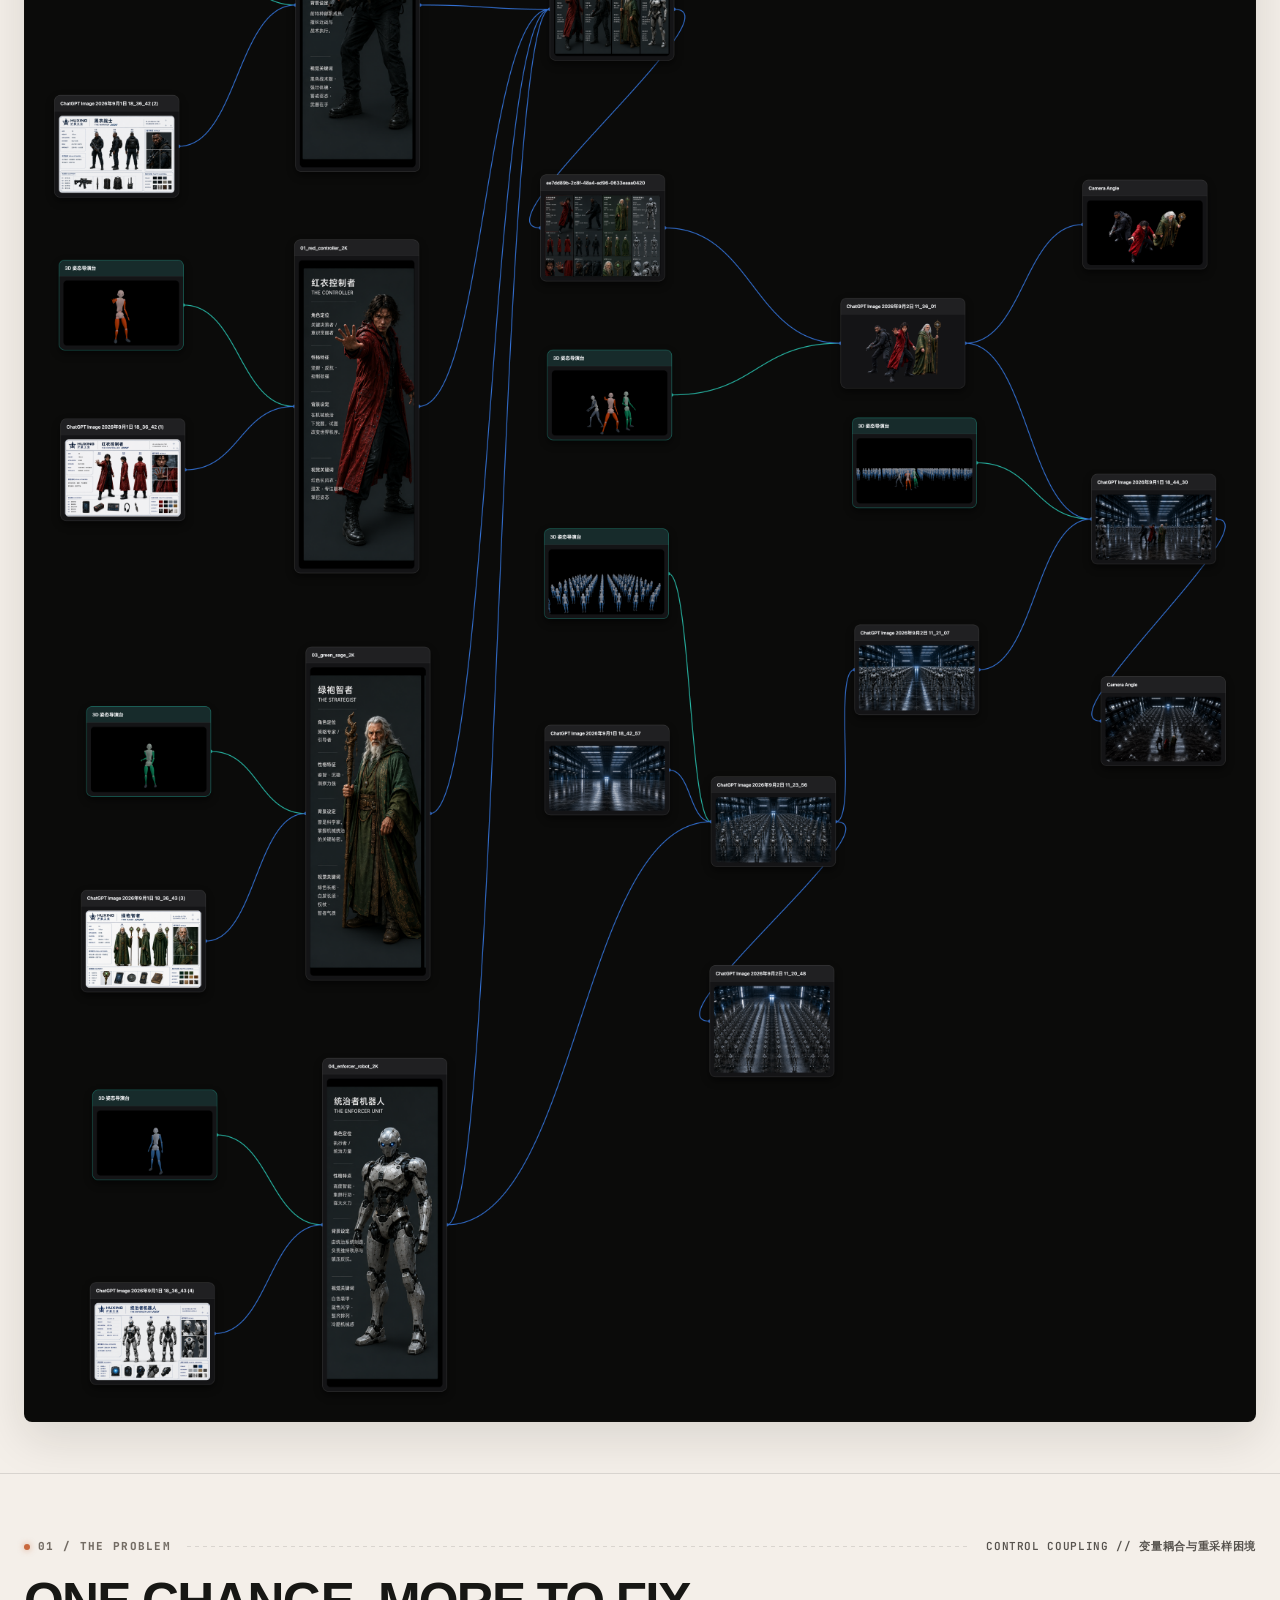
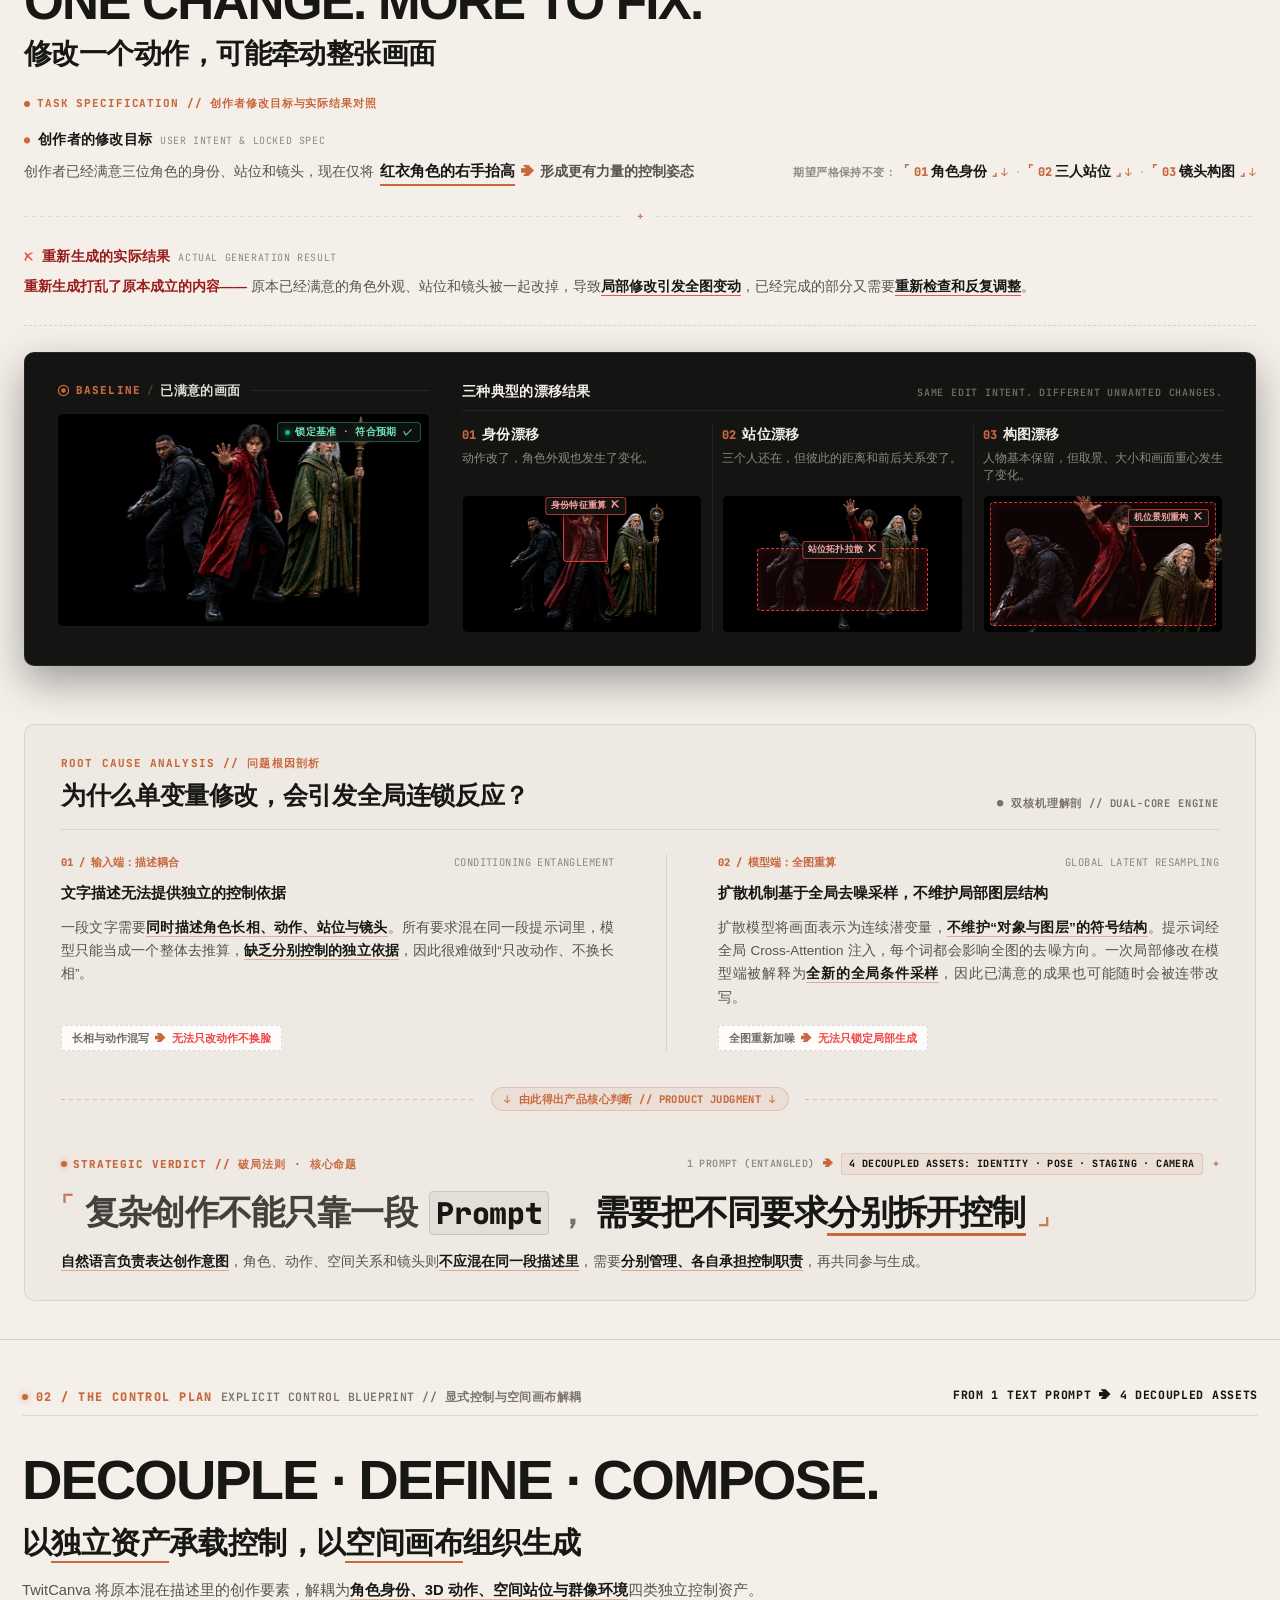
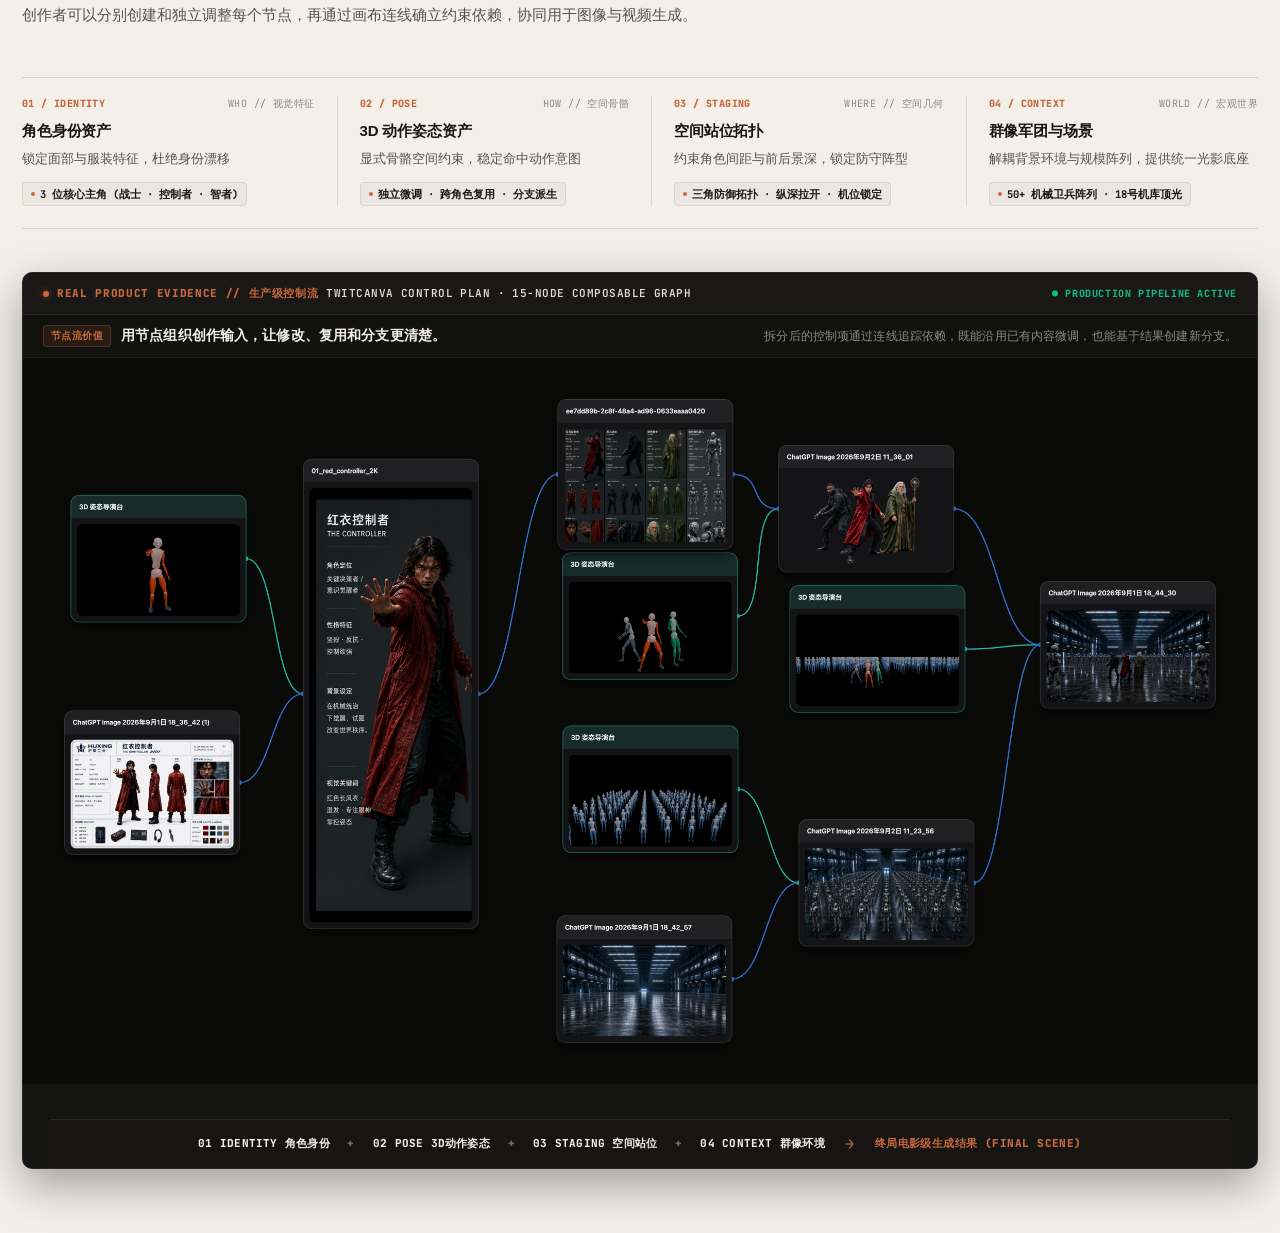
==== commit b08e7f1d: "feat(twitcanva-hero): implement architectural title block colophon seal on header right" ====
--- a/preview-01-02.html
+++ b/preview-01-02.html
@@ -62,8 +62,13 @@
             <span>01 / BUILD · TWITCANVA</span>
           </div>
           <div class="tc-h1-r1__meta-ruler-line" aria-hidden="true"></div>
-          <div class="tc-h1-r1__meta-right">
-            <span>AI PM · 独立主导产品设计与开发 · AI-assisted Development</span>
+          <div class="tc-h1-r1__meta-right tc-h1-r1__craft-seal-header" aria-label="大师工匠印签 · 独立主导研发凭证">
+            <span class="seal-crosshair" aria-hidden="true">+</span>
+            <strong class="seal-role">AI PM</strong>
+            <span class="seal-sep" aria-hidden="true">·</span>
+            <span class="seal-claim">独立主导产品设计与开发</span>
+            <span class="seal-sep" aria-hidden="true">·</span>
+            <span class="seal-method">AI-assisted Development</span>
           </div>
         </header>
 
--- a/css/01-twitcanva-01-02-r2.css
+++ b/css/01-twitcanva-01-02-r2.css
@@ -75,10 +75,63 @@
 }
 
 .tc-h1-r1__meta-right {
-  font-weight: 600;
+  flex-shrink: 0;
+}
+
+.tc-h1-r1__craft-seal-header {
+  display: inline-flex;
+  align-items: center;
+  gap: 8px;
+  font-size: 11.5px;
+  line-height: 1;
+  padding: 0;
+  margin: 0;
+  background: transparent;
+  border: none;
+  box-shadow: none;
+  flex-shrink: 0;
+  text-transform: none;
+}
+
+.tc-h1-r1__craft-seal-header .seal-crosshair {
+  color: #c8683d;
+  font-family: var(--font-mono, monospace);
+  font-size: 11px;
+  font-weight: 800;
+  opacity: 0.85;
+  margin-right: 1px;
+  line-height: 1;
+}
+
+.tc-h1-r1__craft-seal-header .seal-role {
+  font-family: var(--font-mono, monospace);
+  font-size: 11px;
+  font-weight: 900;
   letter-spacing: 0.06em;
-  color: var(--ink-secondary, #57534e);
-  flex-shrink: 0;
+  color: #171714;
+}
+
+.tc-h1-r1__craft-seal-header .seal-sep {
+  color: rgba(23, 23, 20, 0.35);
+  font-weight: 700;
+  font-size: 11px;
+}
+
+.tc-h1-r1__craft-seal-header .seal-claim {
+  font-weight: 850;
+  font-size: 12px;
+  color: #171714;
+  letter-spacing: -0.01em;
+  border-bottom: none;
+  padding-bottom: 0;
+}
+
+.tc-h1-r1__craft-seal-header .seal-method {
+  font-family: var(--font-mono, monospace);
+  font-size: 11px;
+  font-weight: 750;
+  letter-spacing: 0.02em;
+  color: #c8683d;
 }
 
 /* --------------------------------------------------------------------------
@@ -810,7 +863,7 @@
   width: 100%;
   position: relative;
   background-color: var(--paper, #f4efe9);
-  padding: clamp(3.5rem, 5vw, 5rem) 0 clamp(2.5rem, 4vw, 3.5rem);
+  padding: clamp(3.5rem, 5vw, 5rem) 0 clamp(2.2rem, 3vw, 3rem);
   border-top: 1px solid var(--line, rgba(23, 23, 20, 0.12));
 }
 
@@ -1498,8 +1551,8 @@
   display: flex;
   flex-direction: column;
   gap: 28px;
-  margin-bottom: clamp(3rem, 4.5vw, 4.5rem);
-  padding: 32px 36px;
+  margin-bottom: 0;
+  padding: 30px 36px 26px;
   background: rgba(23, 23, 20, 0.024);
   border: 1px solid rgba(23, 23, 20, 0.1);
   border-radius: 10px;
@@ -2585,7 +2638,7 @@
   width: 100%;
   position: relative;
   background-color: var(--paper, #f4efe9);
-  padding: clamp(4rem, 5.5vw, 6rem) 0 clamp(3.5rem, 5vw, 5rem);
+  padding: clamp(2.8rem, 3.6vw, 3.6rem) 0 clamp(3.5rem, 5vw, 5rem);
   border-top: 1px solid var(--line, rgba(23, 23, 20, 0.12));
 }
 
